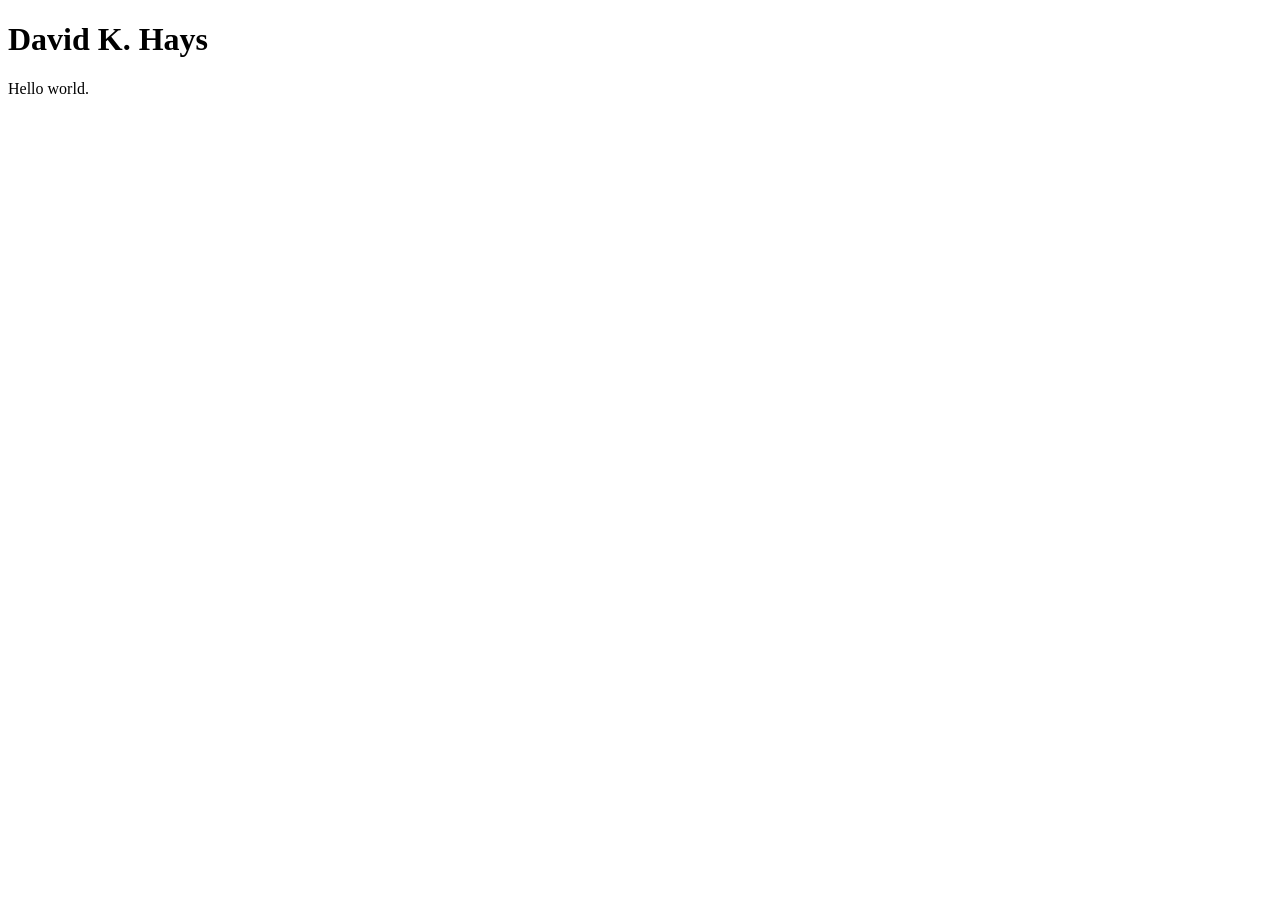
==== index.html @ 1f2fab8e "basic test of index site" ====
<!DOCTYPE html>
<html lang="en">
<head>
  <meta charset="UTF-8">
  <meta name="viewport" content="width=device-width, initial-scale=1.0">
  <title>David K. Hays</title>
</head>
<body>
  <h1>David K. Hays</h1>
  <p>Hello world.</p>
</body>
</html>
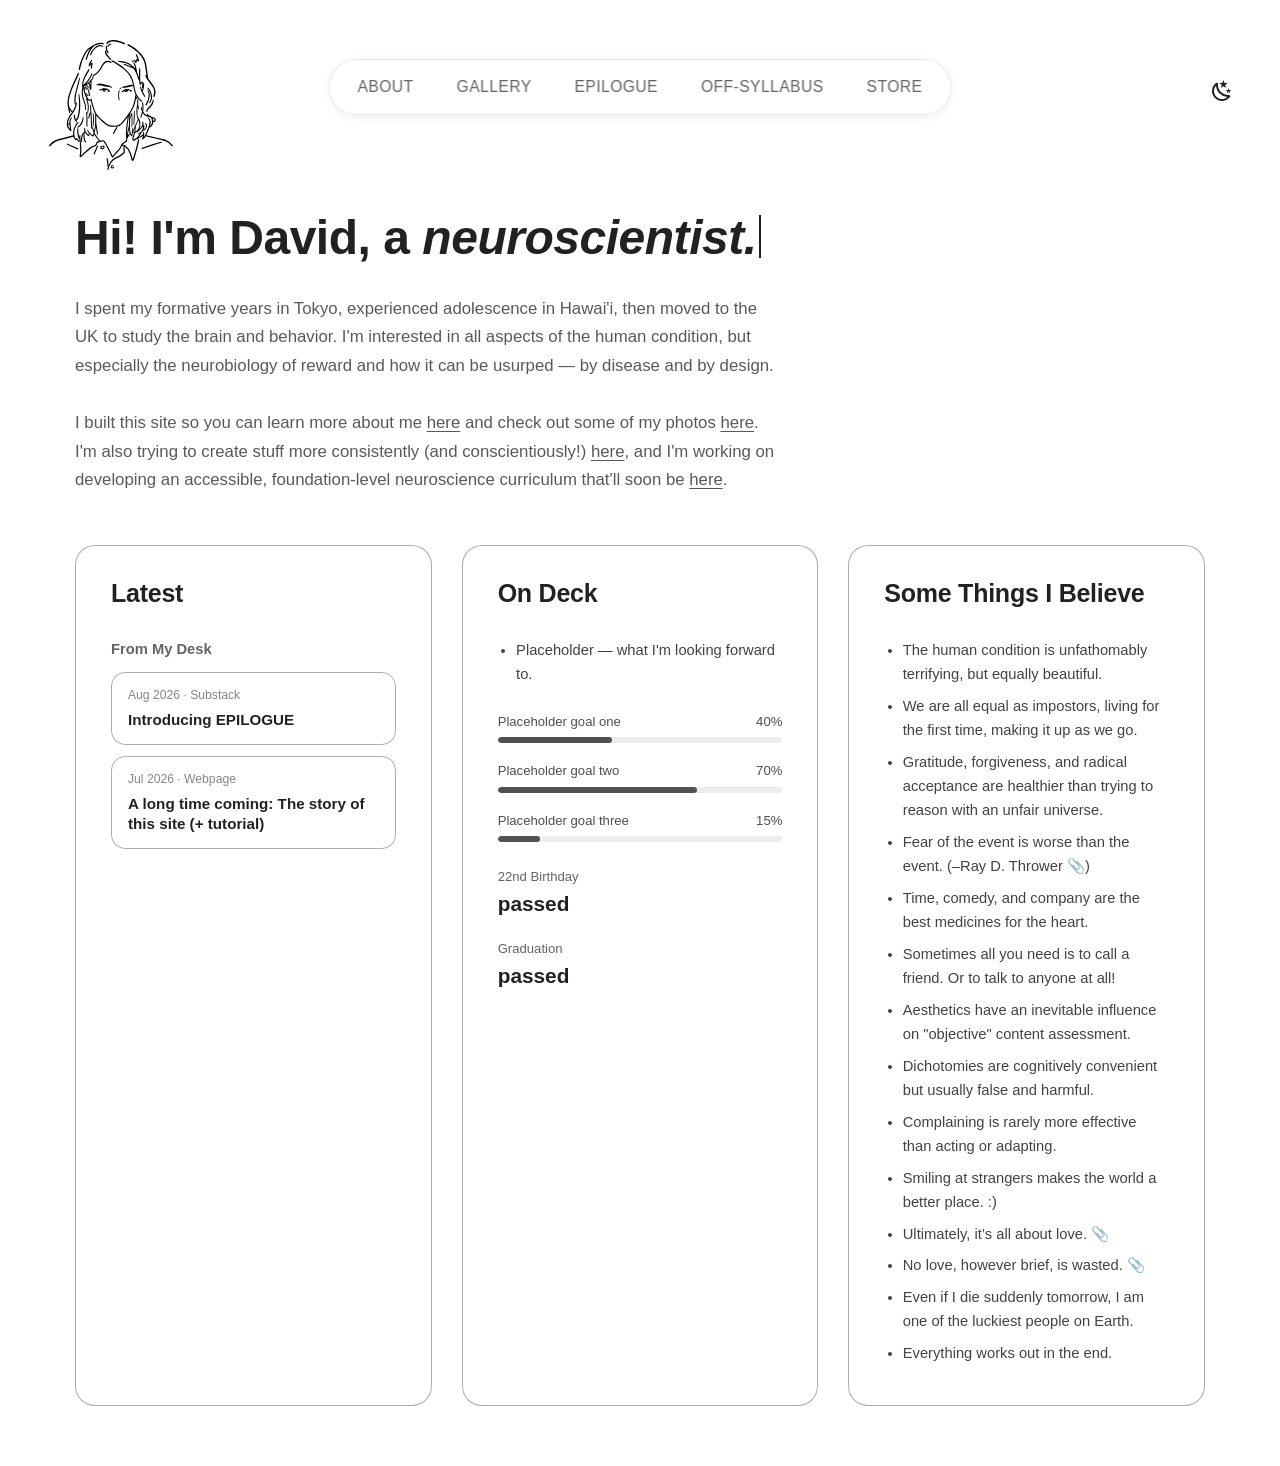
==== commit 9f252744: "Deployed 61b3ec2 with MkDocs version: 1.6.1" ====
--- a/index.html
+++ b/index.html
@@ -1,12 +1,533 @@
-<!DOCTYPE html>
-<html lang="en">
-<head>
-  <meta charset="UTF-8">
-  <meta name="viewport" content="width=device-width, initial-scale=1.0">
-  <title>David K. Hays</title>
-</head>
-<body>
-  <h1>David K. Hays</h1>
-  <p>Hello world.</p>
-</body>
+
+<!doctype html>
+<html lang="en" class="no-js">
+  <head>
+    
+      <meta charset="utf-8">
+      <meta name="viewport" content="width=device-width,initial-scale=1">
+      
+        <meta name="description" content="David K. Hays [ASK ABOUT THIS]">
+      
+      
+      
+        <link rel="canonical" href="https://davidkhays.com/">
+      
+      
+      
+        <link rel="next" href="epilogue/">
+      
+      
+        
+      
+      
+      <link rel="icon" href="assets/images/favicon.png">
+      <meta name="generator" content="mkdocs-1.6.1, mkdocs-material-9.7.7">
+    
+    
+      
+        <title>David K. Hays</title>
+      
+    
+    
+      <link rel="stylesheet" href="assets/stylesheets/main.ec1eaa64.min.css">
+      
+        
+        <link rel="stylesheet" href="assets/stylesheets/palette.ab4e12ef.min.css">
+      
+      
+
+
+    
+    
+      
+    
+    
+      
+    
+    
+      <link rel="stylesheet" href="assets/stylesheets/extra.css">
+    
+    <script>__md_scope=new URL(".",location),__md_hash=e=>[...e].reduce(((e,_)=>(e<<5)-e+_.charCodeAt(0)),0),__md_get=(e,_=localStorage,t=__md_scope)=>JSON.parse(_.getItem(t.pathname+"."+e)),__md_set=(e,_,t=localStorage,a=__md_scope)=>{try{t.setItem(a.pathname+"."+e,JSON.stringify(_))}catch(e){}}</script>
+    
+      
+
+    
+    
+  <meta property="og:type" content="website">
+  <meta property="og:site_name" content="David K. Hays">
+  <meta property="og:title" content="David K. Hays">
+  <meta property="og:description" content="Personal portfolio of David K. Hays.">
+  <meta property="og:url" content="https://davidkhays.com/">
+  <meta property="og:image" content="https://davidkhays.com/assets/images/social-preview.png">
+  <meta name="twitter:card" content="summary_large_image">
+
+  </head>
+  
+  
+    
+    
+      
+    
+    
+    
+    
+    <body dir="ltr" data-md-color-scheme="default" data-md-color-primary="indigo" data-md-color-accent="indigo">
+  
+    
+    <input class="md-toggle" data-md-toggle="drawer" type="checkbox" id="__drawer" autocomplete="off">
+    <input class="md-toggle" data-md-toggle="search" type="checkbox" id="__search" autocomplete="off">
+    <label class="md-overlay" for="__drawer"></label>
+    <div data-md-component="skip">
+      
+    </div>
+    <div data-md-component="announce">
+      
+    </div>
+    
+    
+      <div class="dkh-aurora-bg" aria-hidden="true" data-dkh-aurora-blobs>
+  <div class="dkh-aurora-bg__stars" data-dkh-stars></div>
+  <div class="dkh-aurora-bg__rays" data-dkh-rays></div>
+</div>
+
+
+  
+
+<header class="md-header dkh-header md-header--shadow" data-md-component="header">
+  <nav class="md-header__inner md-grid" aria-label="Header">
+    <a href="." title="David K. Hays" class="md-header__button md-logo" aria-label="David K. Hays" data-md-component="logo">
+      <span class="dkh-logo-swap">
+  <img class="dkh-logo-swap__base" src="assets/images/eyes-open.svg" alt="David K. Hays — home">
+  <img class="dkh-logo-swap__hover" src="assets/images/eyes-closed.svg" alt="" aria-hidden="true">
+</span>
+    </a>
+    <label class="md-header__button md-icon" for="__drawer">
+      
+      <svg xmlns="http://www.w3.org/2000/svg" viewBox="0 0 24 24"><path d="M3 6h18v2H3zm0 5h18v2H3zm0 5h18v2H3z"/></svg>
+    </label>
+
+    <!-- Condensed, centered nav (desktop only; see extra.css for the breakpoint) -->
+    <ul class="dkh-nav">
+      
+        
+      
+        
+          <li class="dkh-nav__item">
+            <a href="about.md" class="dkh-nav__link">About</a>
+          </li>
+        
+      
+        
+          <li class="dkh-nav__item">
+            <a href="gallery.md" class="dkh-nav__link">Gallery</a>
+          </li>
+        
+      
+        
+          <li class="dkh-nav__item">
+            <a href="epilogue/" class="dkh-nav__link">EPILOGUE</a>
+          </li>
+        
+      
+        
+          <li class="dkh-nav__item">
+            <a href="off-syllabus/index.md" class="dkh-nav__link">OFF-SYLLABUS</a>
+          </li>
+        
+      
+        
+          <li class="dkh-nav__item">
+            <a href="store.md" class="dkh-nav__link">Store</a>
+          </li>
+        
+      
+    </ul>
+
+    <div class="md-header__title" data-md-component="header-title">
+      <div class="md-header__ellipsis">
+        <div class="md-header__topic">
+          <span class="md-ellipsis">
+            David K. Hays
+          </span>
+        </div>
+        <div class="md-header__topic" data-md-component="header-topic">
+          <span class="md-ellipsis">
+            
+              Home
+            
+          </span>
+        </div>
+      </div>
+    </div>
+    
+      
+        <form class="md-header__option" data-md-component="palette">
+  
+    
+    
+    
+    <input class="md-option" data-md-color-media="" data-md-color-scheme="default" data-md-color-primary="indigo" data-md-color-accent="indigo"  aria-label="Switch to dark mode"  type="radio" name="__palette" id="__palette_0">
+    
+      <label class="md-header__button md-icon" title="Switch to dark mode" for="__palette_1" hidden>
+        <svg xmlns="http://www.w3.org/2000/svg" viewBox="0 0 24 24"><path d="m17.75 4.09-2.53 1.94.91 3.06-2.63-1.81-2.63 1.81.91-3.06-2.53-1.94L12.44 4l1.06-3 1.06 3zm3.5 6.91-1.64 1.25.59 1.98-1.7-1.17-1.7 1.17.59-1.98L15.75 11l2.06-.05L18.5 9l.69 1.95zm-2.28 4.95c.83-.08 1.72 1.1 1.19 1.85-.32.45-.66.87-1.08 1.27C15.17 23 8.84 23 4.94 19.07c-3.91-3.9-3.91-10.24 0-14.14.4-.4.82-.76 1.27-1.08.75-.53 1.93.36 1.85 1.19-.27 2.86.69 5.83 2.89 8.02a9.96 9.96 0 0 0 8.02 2.89m-1.64 2.02a12.08 12.08 0 0 1-7.8-3.47c-2.17-2.19-3.33-5-3.49-7.82-2.81 3.14-2.7 7.96.31 10.98 3.02 3.01 7.84 3.12 10.98.31"/></svg>
+      </label>
+    
+  
+    
+    
+    
+    <input class="md-option" data-md-color-media="" data-md-color-scheme="slate" data-md-color-primary="indigo" data-md-color-accent="indigo"  aria-label="Switch to light mode"  type="radio" name="__palette" id="__palette_1">
+    
+      <label class="md-header__button md-icon" title="Switch to light mode" for="__palette_0" hidden>
+        <svg xmlns="http://www.w3.org/2000/svg" viewBox="0 0 24 24"><path d="M12 7a5 5 0 0 1 5 5 5 5 0 0 1-5 5 5 5 0 0 1-5-5 5 5 0 0 1 5-5m0 2a3 3 0 0 0-3 3 3 3 0 0 0 3 3 3 3 0 0 0 3-3 3 3 0 0 0-3-3m0-7 2.39 3.42C13.65 5.15 12.84 5 12 5s-1.65.15-2.39.42zM3.34 7l4.16-.35A7.2 7.2 0 0 0 5.94 8.5c-.44.74-.69 1.5-.83 2.29zm.02 10 1.76-3.77a7.131 7.131 0 0 0 2.38 4.14zM20.65 7l-1.77 3.79a7.02 7.02 0 0 0-2.38-4.15zm-.01 10-4.14.36c.59-.51 1.12-1.14 1.54-1.86.42-.73.69-1.5.83-2.29zM12 22l-2.41-3.44c.74.27 1.55.44 2.41.44.82 0 1.63-.17 2.37-.44z"/></svg>
+      </label>
+    
+  
+</form>
+      
+    
+    
+      <script>var palette=__md_get("__palette");if(palette&&palette.color){if("(prefers-color-scheme)"===palette.color.media){var media=matchMedia("(prefers-color-scheme: light)"),input=document.querySelector(media.matches?"[data-md-color-media='(prefers-color-scheme: light)']":"[data-md-color-media='(prefers-color-scheme: dark)']");palette.color.media=input.getAttribute("data-md-color-media"),palette.color.scheme=input.getAttribute("data-md-color-scheme"),palette.color.primary=input.getAttribute("data-md-color-primary"),palette.color.accent=input.getAttribute("data-md-color-accent")}for(var[key,value]of Object.entries(palette.color))document.body.setAttribute("data-md-color-"+key,value)}</script>
+    
+    
+    
+    
+  </nav>
+  
+</header><div class="dkh-blur-overlay" aria-hidden="true"></div><button type="button" class="dkh-scrolltop" aria-label="Scroll to top">
+  <svg viewBox="0 0 24 24" xmlns="http://www.w3.org/2000/svg" aria-hidden="true">
+    <path d="M12 19V5M5 12l7-7 7 7" fill="none" stroke="currentColor" stroke-width="2" stroke-linecap="round" stroke-linejoin="round"/>
+  </svg>
+</button>
+    
+    <div class="md-container" data-md-component="container">
+      
+      
+        
+          
+        
+      
+      <main class="md-main" data-md-component="main">
+        <div class="md-main__inner md-grid">
+          
+            
+              
+              <div class="md-sidebar md-sidebar--primary" data-md-component="sidebar" data-md-type="navigation" >
+                <div class="md-sidebar__scrollwrap">
+                  <div class="md-sidebar__inner">
+                    
+
+
+
+<nav class="md-nav md-nav--primary" aria-label="Navigation" data-md-level="0">
+  
+  <div class="dkh-drawer-pill-wrap">
+    <ul class="md-nav__list" data-md-scrollfix>
+      
+        
+      
+        
+          
+          
+  
+  
+  
+  
+    <li class="md-nav__item">
+      <a href="about.md" class="md-nav__link">
+        
+  
+  
+  <span class="md-ellipsis">
+    
+  
+    About
+  
+
+    
+  </span>
+  
+  
+
+      </a>
+    </li>
+  
+
+        
+      
+        
+          
+          
+  
+  
+  
+  
+    <li class="md-nav__item">
+      <a href="gallery.md" class="md-nav__link">
+        
+  
+  
+  <span class="md-ellipsis">
+    
+  
+    Gallery
+  
+
+    
+  </span>
+  
+  
+
+      </a>
+    </li>
+  
+
+        
+      
+        
+          
+          
+  
+  
+  
+  
+    <li class="md-nav__item">
+      <a href="epilogue/" class="md-nav__link">
+        
+  
+  
+  <span class="md-ellipsis">
+    
+  
+    EPILOGUE
+  
+
+    
+  </span>
+  
+  
+
+      </a>
+    </li>
+  
+
+        
+      
+        
+          
+          
+  
+  
+  
+  
+    <li class="md-nav__item">
+      <a href="off-syllabus/index.md" class="md-nav__link">
+        
+  
+  
+  <span class="md-ellipsis">
+    
+  
+    OFF-SYLLABUS
+  
+
+    
+  </span>
+  
+  
+
+      </a>
+    </li>
+  
+
+        
+      
+        
+          
+          
+  
+  
+  
+  
+    <li class="md-nav__item">
+      <a href="store.md" class="md-nav__link">
+        
+  
+  
+  <span class="md-ellipsis">
+    
+  
+    Store
+  
+
+    
+  </span>
+  
+  
+
+      </a>
+    </li>
+  
+
+        
+      
+    </ul>
+    <label class="dkh-drawer-close" for="__drawer" aria-label="Close menu">
+      <svg viewBox="0 0 24 24" xmlns="http://www.w3.org/2000/svg" aria-hidden="true">
+        <path d="M6 6L18 18M18 6L6 18" stroke="currentColor" stroke-width="1.6" stroke-linecap="round"/>
+      </svg>
+    </label>
+  </div>
+</nav>
+                  </div>
+                </div>
+              </div>
+            
+            
+              
+              <div class="md-sidebar md-sidebar--secondary" data-md-component="sidebar" data-md-type="toc" >
+                <div class="md-sidebar__scrollwrap">
+                  <div class="md-sidebar__inner">
+                    
+
+<nav class="md-nav md-nav--secondary" aria-label="Table of contents">
+  
+  
+  
+  
+</nav>
+                  </div>
+                </div>
+              </div>
+            
+          
+          
+            <div class="md-content" data-md-component="content">
+              
+              <article class="md-content__inner md-typeset">
+                
+                  
+
+
+
+<section class="dkh-hero">
+  <h1 class="dkh-hero__heading">Hi! I'm David, a <span id="dkh-typed" class="dkh-hero__typed"></span></h1>
+  <p class="dkh-hero__sub">
+    I spent my formative years in Tokyo, experienced adolescence in Hawai'i, then moved to the UK to study the brain and behavior. I'm interested in all aspects of the human condition, but especially the neurobiology of reward and how it can be usurped — by disease and by design.<br><br>
+    I built this site so you can learn more about me <a href="about/">here</a> and check out some of my photos <a href="gallery/">here</a>. I'm also trying to create stuff more consistently (and conscientiously!) <a href="epilogue/">here</a>, and I'm working on developing an accessible, foundation-level neuroscience curriculum that'll soon be <a href="off-syllabus/">here</a>.
+  </p>
+</section>
+
+<section class="dkh-columns">
+  <div class="dkh-box">
+    <h2 class="dkh-box__title">Latest</h2>
+    <div class="dkh-box__subheading">From My Desk</div>
+    <div class="dkh-box__writings">
+      <a class="dkh-box__writing" href="https://davidkhays.substack.com/p/introducing-epilogue" target="_blank" rel="noopener noreferrer">
+        <span class="dkh-box__writing-meta">Aug 2026 &middot; Substack</span>
+        <span class="dkh-box__writing-title">Introducing EPILOGUE</span>
+      </a>
+      <a class="dkh-box__writing" href="siteception/">
+        <span class="dkh-box__writing-meta">Jul 2026 &middot; Webpage</span>
+        <span class="dkh-box__writing-title">A long time coming: The story of this site (+ tutorial)</span>
+      </a>
+    </div>
+  </div>
+
+  <div class="dkh-box">
+    <h2 class="dkh-box__title">On Deck</h2>
+    <ul class="dkh-box__list">
+      <li>Placeholder — what I'm looking forward to.</li>
+    </ul>
+    <div class="dkh-goals">
+      <div class="dkh-goal">
+        <div class="dkh-goal__label"><span>Placeholder goal one</span><span>40%</span></div>
+        <div class="dkh-progress"><div class="dkh-progress__fill" style="width: 40%;"></div></div>
+      </div>
+      <div class="dkh-goal">
+        <div class="dkh-goal__label"><span>Placeholder goal two</span><span>70%</span></div>
+        <div class="dkh-progress"><div class="dkh-progress__fill" style="width: 70%;"></div></div>
+      </div>
+      <div class="dkh-goal">
+        <div class="dkh-goal__label"><span>Placeholder goal three</span><span>15%</span></div>
+        <div class="dkh-progress"><div class="dkh-progress__fill" style="width: 15%;"></div></div>
+      </div>
+    </div>
+    <div class="dkh-countdowns">
+      <div class="dkh-countdown" data-target="2026-09-24T00:00:00+01:00">
+        <div class="dkh-countdown__label">22nd Birthday</div>
+        <div class="dkh-countdown__value">—</div>
+      </div>
+      <div class="dkh-countdown" data-target="2026-09-26T10:30:00+01:00">
+        <div class="dkh-countdown__label">Graduation</div>
+        <div class="dkh-countdown__value">—</div>
+      </div>
+    </div>
+  </div>
+
+  <div class="dkh-box">
+    <h2 class="dkh-box__title">Some Things I Believe</h2>
+    <ul class="dkh-box__list">
+      <li>The human condition is unfathomably terrifying, but equally beautiful.</li>
+      <li>We are all equal as impostors, living for the first time, making it up as we go.</li>
+      <li>Gratitude, forgiveness, and radical acceptance are healthier than trying to reason with an unfair universe.</li>
+      <li>Fear of the event is worse than the event. (–Ray D. Thrower <a href="https://www.aderholdfh.com/obituaries/ray-d-thrower" target="_blank" rel="noopener noreferrer" class="dkh-box__list-icon-link">📎</a>)</li>
+      <li>Time, comedy, and company are the best medicines for the heart.</li>
+      <li>Sometimes all you need is to call a friend. Or to talk to anyone at all!</li>
+      <li>Aesthetics have an inevitable influence on "objective" content assessment.</li>
+      <li>Dichotomies are cognitively convenient but usually false and harmful.</li>
+      <li>Complaining is rarely more effective than acting or adapting.</li>
+      <li>Smiling at strangers makes the world a better place. :)</li>
+      <li>Ultimately, it’s all about love. <a href="https://youtu.be/TJ4K5WFWIuw?si=jMNcLz2mvUaTSfGk&t=343" target="_blank" rel="noopener noreferrer" class="dkh-box__list-icon-link">📎</a></li>
+      <li>No love, however brief, is wasted. <a href="https://x.com/louisethebaker/status/1379961867922239497" target="_blank" rel="noopener noreferrer" class="dkh-box__list-icon-link">📎</a></li>
+      <li>Even if I die suddenly tomorrow, I am one of the luckiest people on Earth.</li>
+      <li>Everything works out in the end.</li>
+    </ul>
+  </div>
+</section>
+
+
+
+
+
+
+
+  
+  
+
+
+
+
+
+
+                
+              </article>
+            </div>
+          
+          
+<script>var target=document.getElementById(location.hash.slice(1));target&&target.name&&(target.checked=target.name.startsWith("__tabbed_"))</script>
+        </div>
+        
+      </main>
+      
+        
+      
+    </div>
+    <div class="md-dialog" data-md-component="dialog">
+      <div class="md-dialog__inner md-typeset"></div>
+    </div>
+    
+    
+    
+      
+      
+      <script id="__config" type="application/json">{"annotate": null, "base": ".", "features": [], "search": "assets/javascripts/workers/search.2c215733.min.js", "tags": null, "translations": {"clipboard.copied": "Copied to clipboard", "clipboard.copy": "Copy to clipboard", "search.result.more.one": "1 more on this page", "search.result.more.other": "# more on this page", "search.result.none": "No matching documents", "search.result.one": "1 matching document", "search.result.other": "# matching documents", "search.result.placeholder": "Type to start searching", "search.result.term.missing": "Missing", "select.version": "Select version"}, "version": null}</script>
+    
+    
+      <script src="assets/javascripts/bundle.d7400e89.min.js"></script>
+      
+        <script src="assets/javascripts/extra.js"></script>
+      
+    
+  </body>
 </html>
--- a/assets/stylesheets/main.ec1eaa64.min.css
+++ b/assets/stylesheets/main.ec1eaa64.min.css
@@ -0,0 +1 @@
+@charset "UTF-8";html{-webkit-text-size-adjust:none;-moz-text-size-adjust:none;text-size-adjust:none;box-sizing:border-box}*,:after,:before{box-sizing:inherit}@media (prefers-reduced-motion){*,:after,:before{transition:none!important}}body{margin:0}a,button,input,label{-webkit-tap-highlight-color:transparent}a{color:inherit;text-decoration:none}hr{border:0;box-sizing:initial;display:block;height:.05rem;overflow:visible;padding:0}small{font-size:80%}sub,sup{line-height:1em}img{border-style:none}table{border-collapse:initial;border-spacing:0}td,th{font-weight:400;vertical-align:top}button{background:#0000;border:0;font-family:inherit;font-size:inherit;margin:0;padding:0}input{border:0;outline:none}:root{--md-primary-fg-color:#4051b5;--md-primary-fg-color--light:#5d6cc0;--md-primary-fg-color--dark:#303fa1;--md-primary-bg-color:#fff;--md-primary-bg-color--light:#ffffffb3;--md-accent-fg-color:#526cfe;--md-accent-fg-color--transparent:#526cfe1a;--md-accent-bg-color:#fff;--md-accent-bg-color--light:#ffffffb3}[data-md-color-scheme=default]{color-scheme:light}[data-md-color-scheme=default] img[src$="#gh-dark-mode-only"],[data-md-color-scheme=default] img[src$="#only-dark"]{display:none}:root,[data-md-color-scheme=default]{--md-hue:225deg;--md-default-fg-color:#000000de;--md-default-fg-color--light:#0000008a;--md-default-fg-color--lighter:#00000052;--md-default-fg-color--lightest:#00000012;--md-default-bg-color:#fff;--md-default-bg-color--light:#ffffffb3;--md-default-bg-color--lighter:#ffffff4d;--md-default-bg-color--lightest:#ffffff1f;--md-code-fg-color:#36464e;--md-code-bg-color:#f5f5f5;--md-code-bg-color--light:#f5f5f5b3;--md-code-bg-color--lighter:#f5f5f54d;--md-code-hl-color:#4287ff;--md-code-hl-color--light:#4287ff1a;--md-code-hl-number-color:#d52a2a;--md-code-hl-special-color:#db1457;--md-code-hl-function-color:#a846b9;--md-code-hl-constant-color:#6e59d9;--md-code-hl-keyword-color:#3f6ec6;--md-code-hl-string-color:#1c7d4d;--md-code-hl-name-color:var(--md-code-fg-color);--md-code-hl-operator-color:var(--md-default-fg-color--light);--md-code-hl-punctuation-color:var(--md-default-fg-color--light);--md-code-hl-comment-color:var(--md-default-fg-color--light);--md-code-hl-generic-color:var(--md-default-fg-color--light);--md-code-hl-variable-color:var(--md-default-fg-color--light);--md-typeset-color:var(--md-default-fg-color);--md-typeset-a-color:var(--md-primary-fg-color);--md-typeset-del-color:#f5503d26;--md-typeset-ins-color:#0bd57026;--md-typeset-kbd-color:#fafafa;--md-typeset-kbd-accent-color:#fff;--md-typeset-kbd-border-color:#b8b8b8;--md-typeset-mark-color:#ffff0080;--md-typeset-table-color:#0000001f;--md-typeset-table-color--light:rgba(0,0,0,.035);--md-admonition-fg-color:var(--md-default-fg-color);--md-admonition-bg-color:var(--md-default-bg-color);--md-warning-fg-color:#000000de;--md-warning-bg-color:#ff9;--md-footer-fg-color:#fff;--md-footer-fg-color--light:#ffffffb3;--md-footer-fg-color--lighter:#ffffff73;--md-footer-bg-color:#000000de;--md-footer-bg-color--dark:#00000052;--md-shadow-z1:0 0.2rem 0.5rem #0000000d,0 0 0.05rem #0000001a;--md-shadow-z2:0 0.2rem 0.5rem #0000001a,0 0 0.05rem #00000040;--md-shadow-z3:0 0.2rem 0.5rem #0003,0 0 0.05rem #00000059}.md-icon svg{fill:currentcolor;display:block;height:1.2rem;width:1.2rem}body{-webkit-font-smoothing:antialiased;-moz-osx-font-smoothing:grayscale;--md-text-font-family:var(--md-text-font,_),-apple-system,BlinkMacSystemFont,Helvetica,Arial,sans-serif;--md-code-font-family:var(--md-code-font,_),SFMono-Regular,Consolas,Menlo,monospace}aside,body,input{font-feature-settings:"kern","liga";color:var(--md-typeset-color);font-family:var(--md-text-font-family)}code,kbd,pre{font-feature-settings:"kern";font-family:var(--md-code-font-family)}:root{--md-typeset-table-sort-icon:url('data:image/svg+xml;charset=utf-8,<svg xmlns="http://www.w3.org/2000/svg" viewBox="0 0 24 24"><path d="m18 21-4-4h3V7h-3l4-4 4 4h-3v10h3M2 19v-2h10v2M2 13v-2h7v2M2 7V5h4v2z"/></svg>');--md-typeset-table-sort-icon--asc:url('data:image/svg+xml;charset=utf-8,<svg xmlns="http://www.w3.org/2000/svg" viewBox="0 0 24 24"><path d="M19 17h3l-4 4-4-4h3V3h2M2 17h10v2H2M6 5v2H2V5m0 6h7v2H2z"/></svg>');--md-typeset-table-sort-icon--desc:url('data:image/svg+xml;charset=utf-8,<svg xmlns="http://www.w3.org/2000/svg" viewBox="0 0 24 24"><path d="M19 7h3l-4-4-4 4h3v14h2M2 17h10v2H2M6 5v2H2V5m0 6h7v2H2z"/></svg>')}.md-typeset{-webkit-print-color-adjust:exact;color-adjust:exact;font-size:.8rem;line-height:1.6;overflow-wrap:break-word}@media print{.md-typeset{font-size:.68rem}}.md-typeset blockquote,.md-typeset dl,.md-typeset figure,.md-typeset ol,.md-typeset pre,.md-typeset ul{margin-bottom:1em;margin-top:1em}.md-typeset h1{color:var(--md-default-fg-color--light);font-size:2em;line-height:1.3;margin:0 0 1.25em}.md-typeset h1,.md-typeset h2{font-weight:300;letter-spacing:-.01em}.md-typeset h2{font-size:1.5625em;line-height:1.4;margin:1.6em 0 .64em}.md-typeset h3{font-size:1.25em;font-weight:400;letter-spacing:-.01em;line-height:1.5;margin:1.6em 0 .8em}.md-typeset h2+h3{margin-top:.8em}.md-typeset h4{font-weight:700;letter-spacing:-.01em;margin:1em 0}.md-typeset h5,.md-typeset h6{color:var(--md-default-fg-color--light);font-size:.8em;font-weight:700;letter-spacing:-.01em;margin:1.25em 0}.md-typeset h5{text-transform:uppercase}.md-typeset h5 code{text-transform:none}.md-typeset hr{border-bottom:.05rem solid var(--md-default-fg-color--lightest);display:flow-root;margin:1.5em 0}.md-typeset a{color:var(--md-typeset-a-color);word-break:break-word}.md-typeset a,.md-typeset a:before{transition:color 125ms}.md-typeset a:focus,.md-typeset a:hover{color:var(--md-accent-fg-color)}.md-typeset a:focus code,.md-typeset a:hover code{background-color:var(--md-accent-fg-color--transparent);color:var(--md-accent-fg-color)}.md-typeset a code{color:var(--md-typeset-a-color)}.md-typeset a.focus-visible{outline-color:var(--md-accent-fg-color);outline-offset:.2rem}.md-typeset code,.md-typeset kbd,.md-typeset pre{color:var(--md-code-fg-color);direction:ltr;font-variant-ligatures:none;transition:background-color 125ms}@media print{.md-typeset code,.md-typeset kbd,.md-typeset pre{white-space:pre-wrap}}.md-typeset code{background-color:var(--md-code-bg-color);border-radius:.1rem;-webkit-box-decoration-break:clone;box-decoration-break:clone;font-size:.85em;padding:0 .2941176471em;transition:color 125ms,background-color 125ms;word-break:break-word}.md-typeset code:not(.focus-visible){-webkit-tap-highlight-color:transparent;outline:none}.md-typeset pre{display:flow-root;line-height:1.4;position:relative}.md-typeset pre>code{-webkit-box-decoration-break:slice;box-decoration-break:slice;box-shadow:none;display:block;margin:0;outline-color:var(--md-accent-fg-color);overflow:auto;padding:.7720588235em 1.1764705882em;scrollbar-color:var(--md-default-fg-color--lighter) #0000;scrollbar-width:thin;touch-action:auto;word-break:normal}.md-typeset pre>code:hover{scrollbar-color:var(--md-accent-fg-color) #0000}.md-typeset pre>code::-webkit-scrollbar{height:.2rem;width:.2rem}.md-typeset pre>code::-webkit-scrollbar-thumb{background-color:var(--md-default-fg-color--lighter)}.md-typeset pre>code::-webkit-scrollbar-thumb:hover{background-color:var(--md-accent-fg-color)}.md-typeset kbd{background-color:var(--md-typeset-kbd-color);border-radius:.1rem;box-shadow:0 .1rem 0 .05rem var(--md-typeset-kbd-border-color),0 .1rem 0 var(--md-typeset-kbd-border-color),0 -.1rem .2rem var(--md-typeset-kbd-accent-color) inset;color:var(--md-default-fg-color);display:inline-block;font-size:.75em;padding:0 .6666666667em;vertical-align:text-top;word-break:break-word}.md-typeset mark{background-color:var(--md-typeset-mark-color);-webkit-box-decoration-break:clone;box-decoration-break:clone;color:inherit;word-break:break-word}.md-typeset abbr{cursor:help;text-decoration:none}.md-typeset [data-preview],.md-typeset abbr{border-bottom:.05rem dotted var(--md-default-fg-color--light)}.md-typeset small{opacity:.75}[dir=ltr] .md-typeset sub,[dir=ltr] .md-typeset sup{margin-left:.078125em}[dir=rtl] .md-typeset sub,[dir=rtl] .md-typeset sup{margin-right:.078125em}[dir=ltr] .md-typeset blockquote{padding-left:.6rem}[dir=rtl] .md-typeset blockquote{padding-right:.6rem}[dir=ltr] .md-typeset blockquote{border-left:.2rem solid var(--md-default-fg-color--lighter)}[dir=rtl] .md-typeset blockquote{border-right:.2rem solid var(--md-default-fg-color--lighter)}.md-typeset blockquote{color:var(--md-default-fg-color--light);margin-left:0;margin-right:0}.md-typeset ul{list-style-type:disc}.md-typeset ul[type]{list-style-type:revert-layer}[dir=ltr] .md-typeset ol,[dir=ltr] .md-typeset ul{margin-left:.625em}[dir=rtl] .md-typeset ol,[dir=rtl] .md-typeset ul{margin-right:.625em}.md-typeset ol,.md-typeset ul{padding:0}.md-typeset ol:not([hidden]),.md-typeset ul:not([hidden]){display:flow-root}.md-typeset ol ol,.md-typeset ul ol{list-style-type:lower-alpha}.md-typeset ol ol ol,.md-typeset ul ol ol{list-style-type:lower-roman}.md-typeset ol ol ol ol,.md-typeset ul ol ol ol{list-style-type:upper-alpha}.md-typeset ol ol ol ol ol,.md-typeset ul ol ol ol ol{list-style-type:upper-roman}.md-typeset ol[type],.md-typeset ul[type]{list-style-type:revert-layer}[dir=ltr] .md-typeset ol li,[dir=ltr] .md-typeset ul li{margin-left:1.25em}[dir=rtl] .md-typeset ol li,[dir=rtl] .md-typeset ul li{margin-right:1.25em}.md-typeset ol li,.md-typeset ul li{margin-bottom:.5em}.md-typeset ol li blockquote,.md-typeset ol li p,.md-typeset ul li blockquote,.md-typeset ul li p{margin:.5em 0}.md-typeset ol li:last-child,.md-typeset ul li:last-child{margin-bottom:0}[dir=ltr] .md-typeset ol li ol,[dir=ltr] .md-typeset ol li ul,[dir=ltr] .md-typeset ul li ol,[dir=ltr] .md-typeset ul li ul{margin-left:.625em}[dir=rtl] .md-typeset ol li ol,[dir=rtl] .md-typeset ol li ul,[dir=rtl] .md-typeset ul li ol,[dir=rtl] .md-typeset ul li ul{margin-right:.625em}.md-typeset ol li ol,.md-typeset ol li ul,.md-typeset ul li ol,.md-typeset ul li ul{margin-bottom:.5em;margin-top:.5em}[dir=ltr] .md-typeset dd{margin-left:1.875em}[dir=rtl] .md-typeset dd{margin-right:1.875em}.md-typeset dd{margin-bottom:1.5em;margin-top:1em}.md-typeset img,.md-typeset svg,.md-typeset video{height:auto;max-width:100%}.md-typeset img[align=left]{margin:1em 1em 1em 0}.md-typeset img[align=right]{margin:1em 0 1em 1em}.md-typeset img[align]:only-child{margin-top:0}.md-typeset figure{display:flow-root;margin:1em auto;max-width:100%;text-align:center;width:fit-content}.md-typeset figure img{display:block;margin:0 auto}.md-typeset figcaption{font-style:italic;margin:1em auto;max-width:24rem}.md-typeset iframe{max-width:100%}.md-typeset table:not([class]){background-color:var(--md-default-bg-color);border:.05rem solid var(--md-typeset-table-color);border-radius:.1rem;display:inline-block;font-size:.64rem;max-width:100%;overflow:auto;touch-action:auto}@media print{.md-typeset table:not([class]){display:table}}.md-typeset table:not([class])+*{margin-top:1.5em}.md-typeset table:not([class]) td>:first-child,.md-typeset table:not([class]) th>:first-child{margin-top:0}.md-typeset table:not([class]) td>:last-child,.md-typeset table:not([class]) th>:last-child{margin-bottom:0}.md-typeset table:not([class]) td:not([align]),.md-typeset table:not([class]) th:not([align]){text-align:left}[dir=rtl] .md-typeset table:not([class]) td:not([align]),[dir=rtl] .md-typeset table:not([class]) th:not([align]){text-align:right}.md-typeset table:not([class]) th{font-weight:700;min-width:5rem;padding:.9375em 1.25em;vertical-align:top}.md-typeset table:not([class]) td{border-top:.05rem solid var(--md-typeset-table-color);padding:.9375em 1.25em;vertical-align:top}.md-typeset table:not([class]) tbody tr{transition:background-color 125ms}.md-typeset table:not([class]) tbody tr:hover{background-color:var(--md-typeset-table-color--light);box-shadow:0 .05rem 0 var(--md-default-bg-color) inset}.md-typeset table:not([class]) a{word-break:normal}.md-typeset table th[role=columnheader]{cursor:pointer}[dir=ltr] .md-typeset table th[role=columnheader]:after{margin-left:.5em}[dir=rtl] .md-typeset table th[role=columnheader]:after{margin-right:.5em}.md-typeset table th[role=columnheader]:after{content:"";display:inline-block;height:1.2em;-webkit-mask-image:var(--md-typeset-table-sort-icon);mask-image:var(--md-typeset-table-sort-icon);-webkit-mask-repeat:no-repeat;mask-repeat:no-repeat;-webkit-mask-size:contain;mask-size:contain;transition:background-color 125ms;vertical-align:text-bottom;width:1.2em}.md-typeset table th[role=columnheader]:hover:after{background-color:var(--md-default-fg-color--lighter)}.md-typeset table th[role=columnheader][aria-sort=ascending]:after{background-color:var(--md-default-fg-color--light);-webkit-mask-image:var(--md-typeset-table-sort-icon--asc);mask-image:var(--md-typeset-table-sort-icon--asc)}.md-typeset table th[role=columnheader][aria-sort=descending]:after{background-color:var(--md-default-fg-color--light);-webkit-mask-image:var(--md-typeset-table-sort-icon--desc);mask-image:var(--md-typeset-table-sort-icon--desc)}.md-typeset__scrollwrap{margin:1em -.8rem;overflow-x:auto;touch-action:auto}.md-typeset__table{display:inline-block;margin-bottom:.5em;padding:0 .8rem}@media print{.md-typeset__table{display:block}}html .md-typeset__table table{display:table;margin:0;overflow:hidden;width:100%}@media screen and (max-width:44.984375em){.md-content__inner>pre{margin:1em -.8rem}.md-content__inner>pre code{border-radius:0}}.md-typeset .md-author{border-radius:100%;display:block;flex-shrink:0;height:1.6rem;overflow:hidden;position:relative;transition:color 125ms,transform 125ms;width:1.6rem}.md-typeset .md-author img{display:block}.md-typeset .md-author--more{background:var(--md-default-fg-color--lightest);color:var(--md-default-fg-color--lighter);font-size:.6rem;font-weight:700;line-height:1.6rem;text-align:center}.md-typeset .md-author--long{height:2.4rem;width:2.4rem}.md-typeset a.md-author{transform:scale(1)}.md-typeset a.md-author img{border-radius:100%;filter:grayscale(100%) opacity(75%);transition:filter 125ms}.md-typeset a.md-author:focus,.md-typeset a.md-author:hover{transform:scale(1.1);z-index:1}.md-typeset a.md-author:focus img,.md-typeset a.md-author:hover img{filter:grayscale(0)}.md-banner{background-color:var(--md-footer-bg-color);color:var(--md-footer-fg-color);overflow:auto}@media print{.md-banner{display:none}}.md-banner--warning{background-color:var(--md-warning-bg-color);color:var(--md-warning-fg-color)}.md-banner__inner{font-size:.7rem;margin:.6rem auto;padding:0 .8rem}[dir=ltr] .md-banner__button{float:right}[dir=rtl] .md-banner__button{float:left}.md-banner__button{color:inherit;cursor:pointer;transition:opacity .25s}.no-js .md-banner__button{display:none}.md-banner__button:hover{opacity:.7}html{font-size:125%;height:100%;overflow-x:hidden}@media screen and (min-width:100em){html{font-size:137.5%}}@media screen and (min-width:125em){html{font-size:150%}}body{background-color:var(--md-default-bg-color);display:flex;flex-direction:column;font-size:.5rem;min-height:100%;position:relative;width:100%}@media print{body{display:block}}@media screen and (max-width:59.984375em){body[data-md-scrolllock]{position:fixed}}.md-grid{margin-left:auto;margin-right:auto;max-width:61rem}.md-container{display:flex;flex-direction:column;flex-grow:1}@media print{.md-container{display:block}}.md-main{flex-grow:1}.md-main__inner{display:flex;height:100%;margin-top:1.5rem}.md-ellipsis{overflow:hidden;text-overflow:ellipsis}.md-toggle{display:none}.md-option{height:0;opacity:0;position:absolute;width:0}.md-option:checked+label:not([hidden]){display:block}.md-option.focus-visible+label{outline-color:var(--md-accent-fg-color);outline-style:auto}.md-skip{background-color:var(--md-default-fg-color);border-radius:.1rem;color:var(--md-default-bg-color);font-size:.64rem;margin:.5rem;opacity:0;outline-color:var(--md-accent-fg-color);padding:.3rem .5rem;position:fixed;transform:translateY(.4rem);z-index:-1}.md-skip:focus{opacity:1;transform:translateY(0);transition:transform .25s cubic-bezier(.4,0,.2,1),opacity 175ms 75ms;z-index:10}@page{margin:25mm}:root{--md-clipboard-icon:url('data:image/svg+xml;charset=utf-8,<svg xmlns="http://www.w3.org/2000/svg" viewBox="0 0 24 24"><path d="M19 21H8V7h11m0-2H8a2 2 0 0 0-2 2v14a2 2 0 0 0 2 2h11a2 2 0 0 0 2-2V7a2 2 0 0 0-2-2m-3-4H4a2 2 0 0 0-2 2v14h2V3h12z"/></svg>')}.md-clipboard{border-radius:.1rem;color:var(--md-default-fg-color--lightest);cursor:pointer;height:1.5em;outline-color:var(--md-accent-fg-color);outline-offset:.1rem;transition:color .25s;width:1.5em;z-index:1}@media print{.md-clipboard{display:none}}.md-clipboard:not(.focus-visible){-webkit-tap-highlight-color:transparent;outline:none}:hover>.md-clipboard{color:var(--md-default-fg-color--light)}.md-clipboard:focus,.md-clipboard:hover{color:var(--md-accent-fg-color)}.md-clipboard:after{background-color:currentcolor;content:"";display:block;height:1.125em;margin:0 auto;-webkit-mask-image:var(--md-clipboard-icon);mask-image:var(--md-clipboard-icon);-webkit-mask-position:center;mask-position:center;-webkit-mask-repeat:no-repeat;mask-repeat:no-repeat;-webkit-mask-size:contain;mask-size:contain;width:1.125em}.md-clipboard--inline{cursor:pointer}.md-clipboard--inline code{transition:color .25s,background-color .25s}.md-clipboard--inline:focus code,.md-clipboard--inline:hover code{background-color:var(--md-accent-fg-color--transparent);color:var(--md-accent-fg-color)}:root{--md-code-select-icon:url('data:image/svg+xml;charset=utf-8,<svg xmlns="http://www.w3.org/2000/svg" viewBox="0 0 24 24"><path d="M19 19h-4v2h4c1.1 0 2-.9 2-2v-4h-2m0-12h-4v2h4v4h2V5c0-1.1-.9-2-2-2M5 5h4V3H5c-1.1 0-2 .9-2 2v4h2m0 6H3v4c0 1.1.9 2 2 2h4v-2H5zm2-4h2v2H7zm4 0h2v2h-2zm4 0h2v2h-2zM7 7h2v2H7zm4 0h2v2h-2zm4 0h2v2h-2zm-8 8h2v2H7zm4 0h2v2h-2zm4 0h2v2h-2z"/></svg>');--md-code-copy-icon:url('data:image/svg+xml;charset=utf-8,<svg xmlns="http://www.w3.org/2000/svg" viewBox="0 0 24 24"><path d="M19 21H8V7h11m0-2H8a2 2 0 0 0-2 2v14a2 2 0 0 0 2 2h11a2 2 0 0 0 2-2V7a2 2 0 0 0-2-2m-3-4H4a2 2 0 0 0-2 2v14h2V3h12z"/></svg>')}.md-typeset .md-code__content{display:grid}.md-code__nav{background-color:var(--md-code-bg-color--lighter);border-radius:.1rem;display:flex;gap:.2rem;padding:.2rem;position:absolute;right:.25em;top:.25em;transition:background-color .25s;z-index:1}:hover>.md-code__nav{background-color:var(--md-code-bg-color--light)}.md-code__button{color:var(--md-default-fg-color--lightest);cursor:pointer;display:block;height:1.5em;outline-color:var(--md-accent-fg-color);outline-offset:.1rem;transition:color .25s;width:1.5em}:hover>*>.md-code__button{color:var(--md-default-fg-color--light)}.md-code__button.focus-visible,.md-code__button:hover{color:var(--md-accent-fg-color)}.md-code__button--active{color:var(--md-default-fg-color)!important}.md-code__button:after{background-color:currentcolor;content:"";display:block;height:1.125em;margin:0 auto;-webkit-mask-position:center;mask-position:center;-webkit-mask-repeat:no-repeat;mask-repeat:no-repeat;-webkit-mask-size:contain;mask-size:contain;width:1.125em}.md-code__button[data-md-type=select]:after{-webkit-mask-image:var(--md-code-select-icon);mask-image:var(--md-code-select-icon)}.md-code__button[data-md-type=copy]:after{-webkit-mask-image:var(--md-code-copy-icon);mask-image:var(--md-code-copy-icon)}@keyframes consent{0%{opacity:0;transform:translateY(100%)}to{opacity:1;transform:translateY(0)}}@keyframes overlay{0%{opacity:0}to{opacity:1}}.md-consent__overlay{animation:overlay .25s both;-webkit-backdrop-filter:blur(.1rem);backdrop-filter:blur(.1rem);background-color:#0000008a;height:100%;opacity:1;position:fixed;top:0;width:100%;z-index:5}.md-consent__inner{animation:consent .5s cubic-bezier(.1,.7,.1,1) both;background-color:var(--md-default-bg-color);border:0;border-radius:.1rem;bottom:0;box-shadow:0 0 .2rem #0000001a,0 .2rem .4rem #0003;max-height:100%;overflow:auto;padding:0;position:fixed;width:100%;z-index:5}.md-consent__form{padding:.8rem}.md-consent__settings{display:none;margin:1em 0}input:checked+.md-consent__settings{display:block}.md-consent__controls{margin-bottom:.8rem}.md-typeset .md-consent__controls .md-button{display:inline}@media screen and (max-width:44.984375em){.md-typeset .md-consent__controls .md-button{display:block;margin-top:.4rem;text-align:center;width:100%}}.md-consent label{cursor:pointer}.md-content{flex-grow:1;min-width:0}.md-content__inner{margin:0 .8rem 1.2rem;padding-top:.6rem}@media screen and (min-width:76.25em){[dir=ltr] .md-sidebar--primary:not([hidden])~.md-content>.md-content__inner{margin-left:1.2rem}[dir=ltr] .md-sidebar--secondary:not([hidden])~.md-content>.md-content__inner,[dir=rtl] .md-sidebar--primary:not([hidden])~.md-content>.md-content__inner{margin-right:1.2rem}[dir=rtl] .md-sidebar--secondary:not([hidden])~.md-content>.md-content__inner{margin-left:1.2rem}}.md-content__inner:before{content:"";display:block;height:.4rem}.md-content__inner>:last-child{margin-bottom:0}[dir=ltr] .md-content__button{float:right}[dir=rtl] .md-content__button{float:left}[dir=ltr] .md-content__button{margin-left:.4rem}[dir=rtl] .md-content__button{margin-right:.4rem}.md-content__button{margin:.4rem 0;padding:0}@media print{.md-content__button{display:none}}.md-typeset .md-content__button{color:var(--md-default-fg-color--lighter)}.md-content__button svg{display:inline;vertical-align:top}[dir=rtl] .md-content__button svg{transform:scaleX(-1)}[dir=ltr] .md-dialog{right:.8rem}[dir=rtl] .md-dialog{left:.8rem}.md-dialog{background-color:var(--md-default-fg-color);border-radius:.1rem;bottom:.8rem;box-shadow:var(--md-shadow-z3);min-width:11.1rem;opacity:0;padding:.4rem .6rem;pointer-events:none;position:fixed;transform:translateY(100%);transition:transform 0ms .4s,opacity .4s;z-index:4}@media print{.md-dialog{display:none}}.md-dialog--active{opacity:1;pointer-events:auto;transform:translateY(0);transition:transform .4s cubic-bezier(.075,.85,.175,1),opacity .4s}.md-dialog__inner{color:var(--md-default-bg-color);font-size:.7rem}.md-feedback{margin:2em 0 1em;text-align:center}.md-feedback fieldset{border:none;margin:0;padding:0}.md-feedback__title{font-weight:700;margin:1em auto}.md-feedback__inner{position:relative}.md-feedback__list{display:flex;flex-wrap:wrap;place-content:baseline center;position:relative}.md-feedback__list:hover .md-icon:not(:disabled){color:var(--md-default-fg-color--lighter)}:disabled .md-feedback__list{min-height:1.8rem}.md-feedback__icon{color:var(--md-default-fg-color--light);cursor:pointer;flex-shrink:0;margin:0 .1rem;transition:color 125ms}.md-feedback__icon:not(:disabled).md-icon:hover{color:var(--md-accent-fg-color)}.md-feedback__icon:disabled{color:var(--md-default-fg-color--lightest);pointer-events:none}.md-feedback__note{opacity:0;position:relative;transform:translateY(.4rem);transition:transform .4s cubic-bezier(.1,.7,.1,1),opacity .15s}.md-feedback__note>*{margin:0 auto;max-width:16rem}:disabled .md-feedback__note{opacity:1;transform:translateY(0)}@media print{.md-feedback{display:none}}.md-footer{background-color:var(--md-footer-bg-color);color:var(--md-footer-fg-color)}@media print{.md-footer{display:none}}.md-footer__inner{justify-content:space-between;overflow:auto;padding:.2rem}.md-footer__inner:not([hidden]){display:flex}.md-footer__link{align-items:end;display:flex;flex-grow:0.01;margin-bottom:.4rem;margin-top:1rem;max-width:100%;outline-color:var(--md-accent-fg-color);overflow:hidden;transition:opacity .25s}.md-footer__link:focus,.md-footer__link:hover{opacity:.7}[dir=rtl] .md-footer__link svg{transform:scaleX(-1)}@media screen and (max-width:44.984375em){.md-footer__link--prev{flex-shrink:0}.md-footer__link--prev .md-footer__title{display:none}}[dir=ltr] .md-footer__link--next{margin-left:auto}[dir=rtl] .md-footer__link--next{margin-right:auto}.md-footer__link--next{text-align:right}[dir=rtl] .md-footer__link--next{text-align:left}.md-footer__title{flex-grow:1;font-size:.9rem;margin-bottom:.7rem;max-width:calc(100% - 2.4rem);padding:0 1rem;white-space:nowrap}.md-footer__button{margin:.2rem;padding:.4rem}.md-footer__direction{font-size:.64rem;opacity:.7}.md-footer-meta{background-color:var(--md-footer-bg-color--dark)}.md-footer-meta__inner{display:flex;flex-wrap:wrap;justify-content:space-between;padding:.2rem}html .md-footer-meta.md-typeset a{color:var(--md-footer-fg-color--light)}html .md-footer-meta.md-typeset a:focus,html .md-footer-meta.md-typeset a:hover{color:var(--md-footer-fg-color)}.md-copyright{color:var(--md-footer-fg-color--lighter);font-size:.64rem;margin:auto .6rem;padding:.4rem 0;width:100%}@media screen and (min-width:45em){.md-copyright{width:auto}}.md-copyright__highlight{color:var(--md-footer-fg-color--light)}.md-social{display:inline-flex;gap:.2rem;margin:0 .4rem;padding:.2rem 0 .6rem}@media screen and (min-width:45em){.md-social{padding:.6rem 0}}.md-social__link{display:inline-block;height:1.6rem;text-align:center;width:1.6rem}.md-social__link:before{line-height:1.9}.md-social__link svg{fill:currentcolor;max-height:.8rem;vertical-align:-25%}.md-typeset .md-button{border:.1rem solid;border-radius:.1rem;color:var(--md-primary-fg-color);cursor:pointer;display:inline-block;font-weight:700;padding:.625em 2em;transition:color 125ms,background-color 125ms,border-color 125ms}.md-typeset .md-button--primary{background-color:var(--md-primary-fg-color);border-color:var(--md-primary-fg-color);color:var(--md-primary-bg-color)}.md-typeset .md-button:focus,.md-typeset .md-button:hover{background-color:var(--md-accent-fg-color);border-color:var(--md-accent-fg-color);color:var(--md-accent-bg-color)}[dir=ltr] .md-typeset .md-input{border-top-left-radius:.1rem}[dir=ltr] .md-typeset .md-input,[dir=rtl] .md-typeset .md-input{border-top-right-radius:.1rem}[dir=rtl] .md-typeset .md-input{border-top-left-radius:.1rem}.md-typeset .md-input{border-bottom:.1rem solid var(--md-default-fg-color--lighter);box-shadow:var(--md-shadow-z1);font-size:.8rem;height:1.8rem;padding:0 .6rem;transition:border .25s,box-shadow .25s}.md-typeset .md-input:focus,.md-typeset .md-input:hover{border-bottom-color:var(--md-accent-fg-color);box-shadow:var(--md-shadow-z2)}.md-typeset .md-input--stretch{width:100%}.md-header{background-color:var(--md-primary-fg-color);box-shadow:0 0 .2rem #0000,0 .2rem .4rem #0000;color:var(--md-primary-bg-color);display:block;left:0;position:sticky;right:0;top:0;z-index:4}@media print{.md-header{display:none}}.md-header[hidden]{transform:translateY(-100%);transition:transform .25s cubic-bezier(.8,0,.6,1),box-shadow .25s}.md-header--shadow{box-shadow:0 0 .2rem #0000001a,0 .2rem .4rem #0003;transition:transform .25s cubic-bezier(.1,.7,.1,1),box-shadow .25s}.md-header__inner{align-items:center;display:flex;padding:0 .2rem}.md-header__button{color:currentcolor;cursor:pointer;margin:.2rem;outline-color:var(--md-accent-fg-color);padding:.4rem;position:relative;transition:opacity .25s;vertical-align:middle;z-index:1}.md-header__button:hover{opacity:.7}.md-header__button:not([hidden]){display:inline-block}.md-header__button:not(.focus-visible){-webkit-tap-highlight-color:transparent;outline:none}.md-header__button.md-logo{margin:.2rem;padding:.4rem}@media screen and (max-width:76.234375em){.md-header__button.md-logo{display:none}}.md-header__button.md-logo img,.md-header__button.md-logo svg{fill:currentcolor;display:block;height:1.2rem;width:auto}@media screen and (min-width:60em){.md-header__button[for=__search]{display:none}}.no-js .md-header__button[for=__search]{display:none}[dir=rtl] .md-header__button[for=__search] svg{transform:scaleX(-1)}@media screen and (min-width:76.25em){.md-header__button[for=__drawer]{display:none}}.md-header__topic{display:flex;max-width:100%;position:absolute;transition:transform .4s cubic-bezier(.1,.7,.1,1),opacity .15s;white-space:nowrap}.md-header__topic+.md-header__topic{opacity:0;pointer-events:none;transform:translateX(1.25rem);transition:transform .4s cubic-bezier(1,.7,.1,.1),opacity .15s;z-index:-1}[dir=rtl] .md-header__topic+.md-header__topic{transform:translateX(-1.25rem)}.md-header__topic:first-child{font-weight:700}[dir=ltr] .md-header__title{margin-left:1rem;margin-right:.4rem}[dir=rtl] .md-header__title{margin-left:.4rem;margin-right:1rem}.md-header__title{flex-grow:1;font-size:.9rem;height:2.4rem;line-height:2.4rem}.md-header__title--active .md-header__topic{opacity:0;pointer-events:none;transform:translateX(-1.25rem);transition:transform .4s cubic-bezier(1,.7,.1,.1),opacity .15s;z-index:-1}[dir=rtl] .md-header__title--active .md-header__topic{transform:translateX(1.25rem)}.md-header__title--active .md-header__topic+.md-header__topic{opacity:1;pointer-events:auto;transform:translateX(0);transition:transform .4s cubic-bezier(.1,.7,.1,1),opacity .15s;z-index:0}.md-header__title>.md-header__ellipsis{height:100%;position:relative;width:100%}.md-header__option{display:flex;flex-shrink:0;max-width:100%;transition:max-width 0ms .25s,opacity .25s .25s;white-space:nowrap}[data-md-toggle=search]:checked~.md-header .md-header__option{max-width:0;opacity:0;transition:max-width 0ms,opacity 0ms}.md-header__option>input{bottom:0}.md-header__source{display:none}@media screen and (min-width:60em){[dir=ltr] .md-header__source{margin-left:1rem}[dir=rtl] .md-header__source{margin-right:1rem}.md-header__source{display:block;max-width:11.7rem;width:11.7rem}}@media screen and (min-width:76.25em){[dir=ltr] .md-header__source{margin-left:1.4rem}[dir=rtl] .md-header__source{margin-right:1.4rem}}.md-meta{color:var(--md-default-fg-color--light);font-size:.7rem;line-height:1.3}.md-meta__list{display:inline-flex;flex-wrap:wrap;list-style:none;margin:0;padding:0}.md-meta__item:not(:last-child):after{content:"·";margin-left:.2rem;margin-right:.2rem}.md-meta__link{color:var(--md-typeset-a-color)}.md-meta__link:focus,.md-meta__link:hover{color:var(--md-accent-fg-color)}.md-draft{background-color:#ff1744;border-radius:.125em;color:#fff;display:inline-block;font-weight:700;padding-left:.5714285714em;padding-right:.5714285714em}:root{--md-nav-icon--prev:url('data:image/svg+xml;charset=utf-8,<svg xmlns="http://www.w3.org/2000/svg" viewBox="0 0 24 24"><path d="M20 11v2H8l5.5 5.5-1.42 1.42L4.16 12l7.92-7.92L13.5 5.5 8 11z"/></svg>');--md-nav-icon--next:url('data:image/svg+xml;charset=utf-8,<svg xmlns="http://www.w3.org/2000/svg" viewBox="0 0 24 24"><path d="M8.59 16.58 13.17 12 8.59 7.41 10 6l6 6-6 6z"/></svg>');--md-toc-icon:url('data:image/svg+xml;charset=utf-8,<svg xmlns="http://www.w3.org/2000/svg" viewBox="0 0 24 24"><path d="M3 9h14V7H3zm0 4h14v-2H3zm0 4h14v-2H3zm16 0h2v-2h-2zm0-10v2h2V7zm0 6h2v-2h-2z"/></svg>')}.md-nav{font-size:.7rem;line-height:1.3}.md-nav__title{color:var(--md-default-fg-color--light);display:block;font-weight:700;overflow:hidden;padding:0 .6rem;text-overflow:ellipsis}.md-nav__title .md-nav__button{display:none}.md-nav__title .md-nav__button img{height:100%;width:auto}.md-nav__title .md-nav__button.md-logo img,.md-nav__title .md-nav__button.md-logo svg{fill:currentcolor;display:block;height:2.4rem;max-width:100%;object-fit:contain;width:auto}.md-nav__list{list-style:none;margin:0;padding:0}.md-nav__link{align-items:flex-start;display:flex;gap:.4rem;margin-top:.625em;scroll-snap-align:start;transition:color 125ms}.md-nav__link--passed,.md-nav__link--passed code{color:var(--md-default-fg-color--light)}.md-nav__item .md-nav__link--active,.md-nav__item .md-nav__link--active code{color:var(--md-typeset-a-color)}.md-nav__link .md-ellipsis{position:relative}.md-nav__link .md-ellipsis code{word-break:normal}[dir=ltr] .md-nav__link .md-icon:last-child{margin-left:auto}[dir=rtl] .md-nav__link .md-icon:last-child{margin-right:auto}.md-nav__link .md-typeset{font-size:.7rem;line-height:1.3}.md-nav__link svg{fill:currentcolor;flex-shrink:0;height:1.3em;position:relative}.md-nav__link[for]:focus,.md-nav__link[for]:hover,.md-nav__link[href]:focus,.md-nav__link[href]:hover{color:var(--md-accent-fg-color);cursor:pointer}.md-nav__link[for]:focus code,.md-nav__link[for]:hover code,.md-nav__link[href]:focus code,.md-nav__link[href]:hover code{background-color:var(--md-accent-fg-color--transparent);color:var(--md-accent-fg-color)}.md-nav__link.focus-visible{outline-color:var(--md-accent-fg-color);outline-offset:.2rem}.md-nav--primary .md-nav__link[for=__toc]{display:none}.md-nav--primary .md-nav__link[for=__toc] .md-icon:after{background-color:currentcolor;display:block;height:100%;-webkit-mask-image:var(--md-toc-icon);mask-image:var(--md-toc-icon);width:100%}.md-nav--primary .md-nav__link[for=__toc]~.md-nav{display:none}.md-nav__container>.md-nav__link{margin-top:0}.md-nav__container>.md-nav__link:first-child{flex-grow:1;min-width:0}.md-nav__icon{flex-shrink:0}.md-nav__source{display:none}@media screen and (max-width:76.234375em){.md-nav--primary,.md-nav--primary .md-nav{background-color:var(--md-default-bg-color);display:flex;flex-direction:column;height:100%;left:0;position:absolute;right:0;top:0;z-index:1}.md-nav--primary .md-nav__item,.md-nav--primary .md-nav__title{font-size:.8rem;line-height:1.5}.md-nav--primary .md-nav__title{background-color:var(--md-default-fg-color--lightest);color:var(--md-default-fg-color--light);cursor:pointer;height:5.6rem;line-height:2.4rem;padding:3rem .8rem .2rem;position:relative;white-space:nowrap}[dir=ltr] .md-nav--primary .md-nav__title .md-nav__icon{left:.4rem}[dir=rtl] .md-nav--primary .md-nav__title .md-nav__icon{right:.4rem}.md-nav--primary .md-nav__title .md-nav__icon{display:block;height:1.2rem;margin:.2rem;position:absolute;top:.4rem;width:1.2rem}.md-nav--primary .md-nav__title .md-nav__icon:after{background-color:currentcolor;content:"";display:block;height:100%;-webkit-mask-image:var(--md-nav-icon--prev);mask-image:var(--md-nav-icon--prev);-webkit-mask-position:center;mask-position:center;-webkit-mask-repeat:no-repeat;mask-repeat:no-repeat;-webkit-mask-size:contain;mask-size:contain;width:100%}.md-nav--primary .md-nav__title~.md-nav__list{background-color:var(--md-default-bg-color);box-shadow:0 .05rem 0 var(--md-default-fg-color--lightest) inset;overflow-y:auto;scroll-snap-type:y mandatory;touch-action:pan-y}.md-nav--primary .md-nav__title~.md-nav__list>:first-child{border-top:0}.md-nav--primary .md-nav__title[for=__drawer]{background-color:var(--md-primary-fg-color);color:var(--md-primary-bg-color);font-weight:700}.md-nav--primary .md-nav__title .md-logo{display:block;left:.2rem;margin:.2rem;padding:.4rem;position:absolute;right:.2rem;top:.2rem}.md-nav--primary .md-nav__list{flex:1}.md-nav--primary .md-nav__item{border-top:.05rem solid var(--md-default-fg-color--lightest)}.md-nav--primary .md-nav__item--active>.md-nav__link{color:var(--md-typeset-a-color)}.md-nav--primary .md-nav__item--active>.md-nav__link:focus,.md-nav--primary .md-nav__item--active>.md-nav__link:hover{color:var(--md-accent-fg-color)}.md-nav--primary .md-nav__link{margin-top:0;padding:.6rem .8rem}.md-nav--primary .md-nav__link svg{margin-top:.1em}.md-nav--primary .md-nav__link>.md-nav__link{padding:0}[dir=ltr] .md-nav--primary .md-nav__link .md-nav__icon{margin-right:-.2rem}[dir=rtl] .md-nav--primary .md-nav__link .md-nav__icon{margin-left:-.2rem}.md-nav--primary .md-nav__link .md-nav__icon{font-size:1.2rem;height:1.2rem;width:1.2rem}.md-nav--primary .md-nav__link .md-nav__icon:after{background-color:currentcolor;content:"";display:block;height:100%;-webkit-mask-image:var(--md-nav-icon--next);mask-image:var(--md-nav-icon--next);-webkit-mask-position:center;mask-position:center;-webkit-mask-repeat:no-repeat;mask-repeat:no-repeat;-webkit-mask-size:contain;mask-size:contain;width:100%}[dir=rtl] .md-nav--primary .md-nav__icon:after{transform:scale(-1)}.md-nav--primary .md-nav--secondary .md-nav{background-color:initial;position:static}[dir=ltr] .md-nav--primary .md-nav--secondary .md-nav .md-nav__link{padding-left:1.4rem}[dir=rtl] .md-nav--primary .md-nav--secondary .md-nav .md-nav__link{padding-right:1.4rem}[dir=ltr] .md-nav--primary .md-nav--secondary .md-nav .md-nav .md-nav__link{padding-left:2rem}[dir=rtl] .md-nav--primary .md-nav--secondary .md-nav .md-nav .md-nav__link{padding-right:2rem}[dir=ltr] .md-nav--primary .md-nav--secondary .md-nav .md-nav .md-nav .md-nav__link{padding-left:2.6rem}[dir=rtl] .md-nav--primary .md-nav--secondary .md-nav .md-nav .md-nav .md-nav__link{padding-right:2.6rem}[dir=ltr] .md-nav--primary .md-nav--secondary .md-nav .md-nav .md-nav .md-nav .md-nav__link{padding-left:3.2rem}[dir=rtl] .md-nav--primary .md-nav--secondary .md-nav .md-nav .md-nav .md-nav .md-nav__link{padding-right:3.2rem}.md-nav--secondary{background-color:initial}.md-nav__toggle~.md-nav{display:flex;opacity:0;transform:translateX(100%);transition:transform .25s cubic-bezier(.8,0,.6,1),opacity 125ms 50ms}[dir=rtl] .md-nav__toggle~.md-nav{transform:translateX(-100%)}.md-nav__toggle:checked~.md-nav{opacity:1;transform:translateX(0);transition:transform .25s cubic-bezier(.4,0,.2,1),opacity 125ms 125ms}.md-nav__toggle:checked~.md-nav>.md-nav__list{backface-visibility:hidden}}@media screen and (max-width:59.984375em){.md-nav--primary .md-nav__link[for=__toc]{display:flex}.md-nav--primary .md-nav__link[for=__toc] .md-icon:after{content:""}.md-nav--primary .md-nav__link[for=__toc]+.md-nav__link{display:none}.md-nav--primary .md-nav__link[for=__toc]~.md-nav{display:flex}.md-nav__source{background-color:var(--md-primary-fg-color--dark);color:var(--md-primary-bg-color);display:block;padding:0 .2rem}}@media screen and (min-width:60em) and (max-width:76.234375em){.md-nav--integrated .md-nav__link[for=__toc]{display:flex}.md-nav--integrated .md-nav__link[for=__toc] .md-icon:after{content:""}.md-nav--integrated .md-nav__link[for=__toc]+.md-nav__link{display:none}.md-nav--integrated .md-nav__link[for=__toc]~.md-nav{display:flex}}@media screen and (min-width:60em){.md-nav{margin-bottom:-.4rem}.md-nav--secondary .md-nav__title{background:var(--md-default-bg-color);box-shadow:0 0 .4rem .4rem var(--md-default-bg-color);position:sticky;top:0;z-index:1}.md-nav--secondary .md-nav__title[for=__toc]{scroll-snap-align:start}.md-nav--secondary .md-nav__title .md-nav__icon{display:none}[dir=ltr] .md-nav--secondary .md-nav__list{padding-left:.6rem}[dir=rtl] .md-nav--secondary .md-nav__list{padding-right:.6rem}.md-nav--secondary .md-nav__list{padding-bottom:.4rem}[dir=ltr] .md-nav--secondary .md-nav__item>.md-nav__link{margin-right:.4rem}[dir=rtl] .md-nav--secondary .md-nav__item>.md-nav__link{margin-left:.4rem}}@media screen and (min-width:76.25em){.md-nav{margin-bottom:-.4rem;transition:max-height .25s cubic-bezier(.86,0,.07,1)}.md-nav--primary .md-nav__title{background:var(--md-default-bg-color);box-shadow:0 0 .4rem .4rem var(--md-default-bg-color);position:sticky;top:0;z-index:1}.md-nav--primary .md-nav__title[for=__drawer]{scroll-snap-align:start}.md-nav--primary .md-nav__title .md-nav__icon{display:none}[dir=ltr] .md-nav--primary .md-nav__list{padding-left:.6rem}[dir=rtl] .md-nav--primary .md-nav__list{padding-right:.6rem}.md-nav--primary .md-nav__list{padding-bottom:.4rem}[dir=ltr] .md-nav--primary .md-nav__item>.md-nav__link{margin-right:.4rem}[dir=rtl] .md-nav--primary .md-nav__item>.md-nav__link{margin-left:.4rem}.md-nav__toggle~.md-nav{display:grid;grid-template-rows:minmax(.4rem,0fr);opacity:0;transition:grid-template-rows .25s cubic-bezier(.86,0,.07,1),opacity .25s,visibility 0ms .25s;visibility:collapse}.md-nav__toggle~.md-nav>.md-nav__list{overflow:hidden}.md-nav__toggle.md-toggle--indeterminate~.md-nav,.md-nav__toggle:checked~.md-nav{grid-template-rows:minmax(.4rem,1fr);opacity:1;transition:grid-template-rows .25s cubic-bezier(.86,0,.07,1),opacity .15s .1s,visibility 0ms;visibility:visible}.md-nav__toggle.md-toggle--indeterminate~.md-nav{transition:none}.md-nav__item--nested>.md-nav>.md-nav__title{display:none}.md-nav__item--section{display:block;margin:1.25em 0}.md-nav__item--section:last-child{margin-bottom:0}.md-nav__item--section>.md-nav__link{font-weight:700}.md-nav__item--section>.md-nav__link[for]{color:var(--md-default-fg-color--light)}.md-nav__item--section>.md-nav__link:not(.md-nav__container){pointer-events:none}.md-nav__item--section>.md-nav__link .md-icon,.md-nav__item--section>.md-nav__link>[for]{display:none}[dir=ltr] .md-nav__item--section>.md-nav{margin-left:-.6rem}[dir=rtl] .md-nav__item--section>.md-nav{margin-right:-.6rem}.md-nav__item--section>.md-nav{display:block;opacity:1;visibility:visible}.md-nav__item--section>.md-nav>.md-nav__list>.md-nav__item{padding:0}.md-nav__icon{border-radius:100%;height:.9rem;transition:background-color .25s;width:.9rem}.md-nav__icon:hover{background-color:var(--md-accent-fg-color--transparent)}.md-nav__icon:after{background-color:currentcolor;border-radius:100%;content:"";display:inline-block;height:100%;-webkit-mask-image:var(--md-nav-icon--next);mask-image:var(--md-nav-icon--next);-webkit-mask-position:center;mask-position:center;-webkit-mask-repeat:no-repeat;mask-repeat:no-repeat;-webkit-mask-size:contain;mask-size:contain;transition:transform .25s;vertical-align:-.1rem;width:100%}[dir=rtl] .md-nav__icon:after{transform:rotate(180deg)}.md-nav__item--nested .md-nav__toggle:checked~.md-nav__link .md-nav__icon:after,.md-nav__item--nested .md-toggle--indeterminate~.md-nav__link .md-nav__icon:after{transform:rotate(90deg)}.md-nav--lifted>.md-nav__list>.md-nav__item,.md-nav--lifted>.md-nav__title{display:none}.md-nav--lifted>.md-nav__list>.md-nav__item--active{display:block}.md-nav--lifted>.md-nav__list>.md-nav__item--active>.md-nav__link{background:var(--md-default-bg-color);box-shadow:0 0 .4rem .4rem var(--md-default-bg-color);margin-top:0;position:sticky;top:0;z-index:1}.md-nav--lifted>.md-nav__list>.md-nav__item--active>.md-nav__link:not(.md-nav__container){pointer-events:none}.md-nav--lifted>.md-nav__list>.md-nav__item--active.md-nav__item--section{margin:0}[dir=ltr] .md-nav--lifted>.md-nav__list>.md-nav__item>.md-nav:not(.md-nav--secondary){margin-left:-.6rem}[dir=rtl] .md-nav--lifted>.md-nav__list>.md-nav__item>.md-nav:not(.md-nav--secondary){margin-right:-.6rem}.md-nav--lifted>.md-nav__list>.md-nav__item>[for]{color:var(--md-default-fg-color--light)}.md-nav--lifted .md-nav[data-md-level="1"]{grid-template-rows:minmax(.4rem,1fr);opacity:1;visibility:visible}[dir=ltr] .md-nav--integrated>.md-nav__list>.md-nav__item--active .md-nav--secondary{border-left:.05rem solid var(--md-primary-fg-color)}[dir=rtl] .md-nav--integrated>.md-nav__list>.md-nav__item--active .md-nav--secondary{border-right:.05rem solid var(--md-primary-fg-color)}.md-nav--integrated>.md-nav__list>.md-nav__item--active .md-nav--secondary{display:block;margin-bottom:1.25em;opacity:1;visibility:visible}.md-nav--integrated>.md-nav__list>.md-nav__item--active .md-nav--secondary>.md-nav__list{overflow:visible;padding-bottom:0}.md-nav--integrated>.md-nav__list>.md-nav__item--active .md-nav--secondary>.md-nav__title{display:none}}.md-pagination{font-size:.8rem;font-weight:700;gap:.4rem}.md-pagination,.md-pagination>*{align-items:center;display:flex;justify-content:center}.md-pagination>*{border-radius:.2rem;height:1.8rem;min-width:1.8rem;text-align:center}.md-pagination__current{background-color:var(--md-default-fg-color--lightest);color:var(--md-default-fg-color--light)}.md-pagination__link{transition:color 125ms,background-color 125ms}.md-pagination__link:focus,.md-pagination__link:hover{background-color:var(--md-accent-fg-color--transparent);color:var(--md-accent-fg-color)}.md-pagination__link:focus svg,.md-pagination__link:hover svg{color:var(--md-accent-fg-color)}.md-pagination__link.focus-visible{outline-color:var(--md-accent-fg-color);outline-offset:.2rem}.md-pagination__link svg{fill:currentcolor;color:var(--md-default-fg-color--lighter);display:block;max-height:100%;width:1.2rem}:root{--md-path-icon:url('data:image/svg+xml;charset=utf-8,<svg xmlns="http://www.w3.org/2000/svg" viewBox="0 0 24 24"><path d="M8.59 16.58 13.17 12 8.59 7.41 10 6l6 6-6 6z"/></svg>')}.md-path{font-size:.7rem;margin:0 .8rem;overflow:auto;padding-top:1.2rem}.md-path:not([hidden]){display:block}@media screen and (min-width:76.25em){.md-path{margin:0 1.2rem}}.md-path__list{align-items:center;display:flex;gap:.2rem;list-style:none;margin:0;padding:0}.md-path__item:not(:first-child){display:inline-flex;gap:.2rem;white-space:nowrap}.md-path__item:not(:first-child):before{background-color:var(--md-default-fg-color--lighter);content:"";display:inline;height:.8rem;-webkit-mask-image:var(--md-path-icon);mask-image:var(--md-path-icon);width:.8rem}.md-path__link{align-items:center;color:var(--md-default-fg-color--light);display:flex}.md-path__link:focus,.md-path__link:hover{color:var(--md-accent-fg-color)}:root{--md-post-pin-icon:url('data:image/svg+xml;charset=utf-8,<svg xmlns="http://www.w3.org/2000/svg" viewBox="0 0 24 24"><path d="M16 12V4h1V2H7v2h1v8l-2 2v2h5.2v6h1.6v-6H18v-2z"/></svg>')}.md-post__back{border-bottom:.05rem solid var(--md-default-fg-color--lightest);margin-bottom:1.2rem;padding-bottom:1.2rem}@media screen and (max-width:76.234375em){.md-post__back{display:none}}[dir=rtl] .md-post__back svg{transform:scaleX(-1)}.md-post__authors{display:flex;flex-direction:column;gap:.6rem;margin:0 .6rem 1.2rem}.md-post .md-post__meta a{transition:color 125ms}.md-post .md-post__meta a:focus,.md-post .md-post__meta a:hover{color:var(--md-accent-fg-color)}.md-post__title{color:var(--md-default-fg-color--light);font-weight:700}.md-post--excerpt{margin-bottom:3.2rem}.md-post--excerpt .md-post__header{align-items:center;display:flex;gap:.6rem;min-height:1.6rem}.md-post--excerpt .md-post__authors{align-items:center;display:inline-flex;flex-direction:row;gap:.2rem;margin:0;min-height:2.4rem}[dir=ltr] .md-post--excerpt .md-post__meta .md-meta__list{margin-right:.4rem}[dir=rtl] .md-post--excerpt .md-post__meta .md-meta__list{margin-left:.4rem}.md-post--excerpt .md-post__content>:first-child{--md-scroll-margin:6rem;margin-top:0}.md-post>.md-nav--secondary{margin:1em 0}.md-pin{background:var(--md-default-fg-color--lightest);border-radius:1rem;margin-top:-.05rem;padding:.2rem}.md-pin:after{background-color:currentcolor;content:"";display:block;height:.6rem;margin:0 auto;-webkit-mask-image:var(--md-post-pin-icon);mask-image:var(--md-post-pin-icon);-webkit-mask-position:center;mask-position:center;-webkit-mask-repeat:no-repeat;mask-repeat:no-repeat;-webkit-mask-size:contain;mask-size:contain;width:.6rem}.md-profile{align-items:center;display:flex;font-size:.7rem;gap:.6rem;line-height:1.4;width:100%}.md-profile__description{flex-grow:1}.md-content--post{display:flex}@media screen and (max-width:76.234375em){.md-content--post{flex-flow:column-reverse}}.md-content--post>.md-content__inner{flex-grow:1;min-width:0}@media screen and (min-width:76.25em){[dir=ltr] .md-content--post>.md-content__inner{margin-left:1.2rem}[dir=rtl] .md-content--post>.md-content__inner{margin-right:1.2rem}}@media screen and (max-width:76.234375em){.md-sidebar.md-sidebar--post{padding:0;position:static;width:100%}.md-sidebar.md-sidebar--post .md-sidebar__scrollwrap{overflow:visible}.md-sidebar.md-sidebar--post .md-sidebar__inner{padding:0}.md-sidebar.md-sidebar--post .md-post__meta{margin-left:.6rem;margin-right:.6rem}.md-sidebar.md-sidebar--post .md-nav__item{border:none;display:inline}.md-sidebar.md-sidebar--post .md-nav__list{display:inline-flex;flex-wrap:wrap;gap:.6rem;padding-bottom:.6rem;padding-top:.6rem}.md-sidebar.md-sidebar--post .md-nav__link{padding:0}.md-sidebar.md-sidebar--post .md-nav{height:auto;margin-bottom:0;position:static}}:root{--md-progress-value:0;--md-progress-delay:400ms}.md-progress{background:var(--md-primary-bg-color);height:.075rem;opacity:min(clamp(0,var(--md-progress-value),1),clamp(0,100 - var(--md-progress-value),1));position:fixed;top:0;transform:scaleX(calc(var(--md-progress-value)*1%));transform-origin:left;transition:transform .5s cubic-bezier(.19,1,.22,1),opacity .25s var(--md-progress-delay);width:100%;z-index:4}:root{--md-search-result-icon:url('data:image/svg+xml;charset=utf-8,<svg xmlns="http://www.w3.org/2000/svg" viewBox="0 0 24 24"><path d="M14 2H6a2 2 0 0 0-2 2v16a2 2 0 0 0 2 2h7c-.41-.25-.8-.56-1.14-.9-.33-.33-.61-.7-.86-1.1H6V4h7v5h5v1.18c.71.16 1.39.43 2 .82V8zm6.31 16.9c1.33-2.11.69-4.9-1.4-6.22-2.11-1.33-4.91-.68-6.22 1.4-1.34 2.11-.69 4.89 1.4 6.22 1.46.93 3.32.93 4.79.02L22 23.39 23.39 22zm-3.81.1a2.5 2.5 0 0 1-2.5-2.5 2.5 2.5 0 0 1 2.5-2.5 2.5 2.5 0 0 1 2.5 2.5 2.5 2.5 0 0 1-2.5 2.5"/></svg>')}.md-search{position:relative}@media screen and (min-width:60em){.md-search{padding:.2rem 0}}.no-js .md-search{display:none}.md-search__overlay{opacity:0;z-index:1}@media screen and (max-width:59.984375em){[dir=ltr] .md-search__overlay{left:-2.2rem}[dir=rtl] .md-search__overlay{right:-2.2rem}.md-search__overlay{background-color:var(--md-default-bg-color);border-radius:1rem;height:2rem;overflow:hidden;pointer-events:none;position:absolute;top:-1rem;transform-origin:center;transition:transform .3s .1s,opacity .2s .2s;width:2rem}[data-md-toggle=search]:checked~.md-header .md-search__overlay{opacity:1;transition:transform .4s,opacity .1s}}@media screen and (min-width:60em){[dir=ltr] .md-search__overlay{left:0}[dir=rtl] .md-search__overlay{right:0}.md-search__overlay{background-color:#0000008a;cursor:pointer;height:0;position:fixed;top:0;transition:width 0ms .25s,height 0ms .25s,opacity .25s;width:0}[data-md-toggle=search]:checked~.md-header .md-search__overlay{height:200vh;opacity:1;transition:width 0ms,height 0ms,opacity .25s;width:100%}}@media screen and (max-width:29.984375em){[data-md-toggle=search]:checked~.md-header .md-search__overlay{transform:scale(45)}}@media screen and (min-width:30em) and (max-width:44.984375em){[data-md-toggle=search]:checked~.md-header .md-search__overlay{transform:scale(60)}}@media screen and (min-width:45em) and (max-width:59.984375em){[data-md-toggle=search]:checked~.md-header .md-search__overlay{transform:scale(75)}}.md-search__inner{backface-visibility:hidden}@media screen and (max-width:59.984375em){[dir=ltr] .md-search__inner{left:0}[dir=rtl] .md-search__inner{right:0}.md-search__inner{height:0;opacity:0;overflow:hidden;position:fixed;top:0;transform:translateX(5%);transition:width 0ms .3s,height 0ms .3s,transform .15s cubic-bezier(.4,0,.2,1) .15s,opacity .15s .15s;width:0;z-index:2}[dir=rtl] .md-search__inner{transform:translateX(-5%)}[data-md-toggle=search]:checked~.md-header .md-search__inner{height:100%;opacity:1;transform:translateX(0);transition:width 0ms 0ms,height 0ms 0ms,transform .15s cubic-bezier(.1,.7,.1,1) .15s,opacity .15s .15s;width:100%}}@media screen and (min-width:60em){[dir=ltr] .md-search__inner{float:right}[dir=rtl] .md-search__inner{float:left}.md-search__inner{padding:.1rem 0;position:relative;transition:width .25s cubic-bezier(.1,.7,.1,1);width:11.7rem}}@media screen and (min-width:60em) and (max-width:76.234375em){[data-md-toggle=search]:checked~.md-header .md-search__inner{width:23.4rem}}@media screen and (min-width:76.25em){[data-md-toggle=search]:checked~.md-header .md-search__inner{width:34.4rem}}.md-search__form{background-color:var(--md-default-bg-color);box-shadow:0 0 .6rem #0000;height:2.4rem;position:relative;transition:color .25s,background-color .25s;z-index:2}@media screen and (min-width:60em){.md-search__form{background-color:#00000042;border-radius:.1rem;height:1.8rem}.md-search__form:hover{background-color:#ffffff1f}}[data-md-toggle=search]:checked~.md-header .md-search__form{background-color:var(--md-default-bg-color);border-radius:.1rem .1rem 0 0;box-shadow:0 0 .6rem #00000012;color:var(--md-default-fg-color)}[dir=ltr] .md-search__input{padding-left:3.6rem;padding-right:2.2rem}[dir=rtl] .md-search__input{padding-left:2.2rem;padding-right:3.6rem}.md-search__input{background:#0000;font-size:.9rem;height:100%;position:relative;text-overflow:ellipsis;width:100%;z-index:2}.md-search__input::placeholder{transition:color .25s}.md-search__input::placeholder,.md-search__input~.md-search__icon{color:var(--md-default-fg-color--light)}.md-search__input::-ms-clear{display:none}@media screen and (max-width:59.984375em){.md-search__input{font-size:.9rem;height:2.4rem;width:100%}}@media screen and (min-width:60em){[dir=ltr] .md-search__input{padding-left:2.2rem}[dir=rtl] .md-search__input{padding-right:2.2rem}.md-search__input{color:inherit;font-size:.8rem}.md-search__input::placeholder{color:var(--md-primary-bg-color--light)}.md-search__input+.md-search__icon{color:var(--md-primary-bg-color)}[data-md-toggle=search]:checked~.md-header .md-search__input{text-overflow:clip}[data-md-toggle=search]:checked~.md-header .md-search__input+.md-search__icon{color:var(--md-default-fg-color--light)}[data-md-toggle=search]:checked~.md-header .md-search__input::placeholder{color:#0000}}.md-search__icon{cursor:pointer;display:inline-block;height:1.2rem;transition:color .25s,opacity .25s;width:1.2rem}.md-search__icon:hover{opacity:.7}[dir=ltr] .md-search__icon[for=__search]{left:.5rem}[dir=rtl] .md-search__icon[for=__search]{right:.5rem}.md-search__icon[for=__search]{position:absolute;top:.3rem;z-index:2}[dir=rtl] .md-search__icon[for=__search] svg{transform:scaleX(-1)}@media screen and (max-width:59.984375em){[dir=ltr] .md-search__icon[for=__search]{left:.8rem}[dir=rtl] .md-search__icon[for=__search]{right:.8rem}.md-search__icon[for=__search]{top:.6rem}.md-search__icon[for=__search] svg:first-child{display:none}}@media screen and (min-width:60em){.md-search__icon[for=__search]{pointer-events:none}.md-search__icon[for=__search] svg:last-child{display:none}}[dir=ltr] .md-search__options{right:.5rem}[dir=rtl] .md-search__options{left:.5rem}.md-search__options{pointer-events:none;position:absolute;top:.3rem;z-index:2}@media screen and (max-width:59.984375em){[dir=ltr] .md-search__options{right:.8rem}[dir=rtl] .md-search__options{left:.8rem}.md-search__options{top:.6rem}}[dir=ltr] .md-search__options>.md-icon{margin-left:.2rem}[dir=rtl] .md-search__options>.md-icon{margin-right:.2rem}.md-search__options>.md-icon{color:var(--md-default-fg-color--light);opacity:0;transform:scale(.75);transition:transform .15s cubic-bezier(.1,.7,.1,1),opacity .15s}.md-search__options>.md-icon:not(.focus-visible){-webkit-tap-highlight-color:transparent;outline:none}[data-md-toggle=search]:checked~.md-header .md-search__input:valid~.md-search__options>.md-icon{opacity:1;pointer-events:auto;transform:scale(1)}[data-md-toggle=search]:checked~.md-header .md-search__input:valid~.md-search__options>.md-icon:hover{opacity:.7}[dir=ltr] .md-search__suggest{padding-left:3.6rem;padding-right:2.2rem}[dir=rtl] .md-search__suggest{padding-left:2.2rem;padding-right:3.6rem}.md-search__suggest{align-items:center;color:var(--md-default-fg-color--lighter);display:flex;font-size:.9rem;height:100%;opacity:0;position:absolute;top:0;transition:opacity 50ms;white-space:pre;width:100%}@media screen and (min-width:60em){[dir=ltr] .md-search__suggest{padding-left:2.2rem}[dir=rtl] .md-search__suggest{padding-right:2.2rem}.md-search__suggest{font-size:.8rem}}[data-md-toggle=search]:checked~.md-header .md-search__suggest{opacity:1;transition:opacity .3s .1s}[dir=ltr] .md-search__output{border-bottom-left-radius:.1rem}[dir=ltr] .md-search__output,[dir=rtl] .md-search__output{border-bottom-right-radius:.1rem}[dir=rtl] .md-search__output{border-bottom-left-radius:.1rem}.md-search__output{overflow:hidden;position:absolute;width:100%;z-index:1}@media screen and (max-width:59.984375em){.md-search__output{bottom:0;top:2.4rem}}@media screen and (min-width:60em){.md-search__output{opacity:0;top:1.9rem;transition:opacity .4s}[data-md-toggle=search]:checked~.md-header .md-search__output{box-shadow:var(--md-shadow-z3);opacity:1}}.md-search__scrollwrap{backface-visibility:hidden;background-color:var(--md-default-bg-color);height:100%;overflow-y:auto;touch-action:pan-y}@media (-webkit-max-device-pixel-ratio:1),(max-resolution:1dppx){.md-search__scrollwrap{transform:translateZ(0)}}@media screen and (min-width:60em) and (max-width:76.234375em){.md-search__scrollwrap{width:23.4rem}}@media screen and (min-width:76.25em){.md-search__scrollwrap{width:34.4rem}}@media screen and (min-width:60em){.md-search__scrollwrap{max-height:0;scrollbar-color:var(--md-default-fg-color--lighter) #0000;scrollbar-width:thin}[data-md-toggle=search]:checked~.md-header .md-search__scrollwrap{max-height:75vh}.md-search__scrollwrap:hover{scrollbar-color:var(--md-accent-fg-color) #0000}.md-search__scrollwrap::-webkit-scrollbar{height:.2rem;width:.2rem}.md-search__scrollwrap::-webkit-scrollbar-thumb{background-color:var(--md-default-fg-color--lighter)}.md-search__scrollwrap::-webkit-scrollbar-thumb:hover{background-color:var(--md-accent-fg-color)}}.md-search-result{color:var(--md-default-fg-color);word-break:break-word}.md-search-result__meta{background-color:var(--md-default-fg-color--lightest);color:var(--md-default-fg-color--light);font-size:.64rem;line-height:1.8rem;padding:0 .8rem;scroll-snap-align:start}@media screen and (min-width:60em){[dir=ltr] .md-search-result__meta{padding-left:2.2rem}[dir=rtl] .md-search-result__meta{padding-right:2.2rem}}.md-search-result__list{list-style:none;margin:0;padding:0;-webkit-user-select:none;user-select:none}.md-search-result__item{box-shadow:0 -.05rem var(--md-default-fg-color--lightest)}.md-search-result__item:first-child{box-shadow:none}.md-search-result__link{display:block;outline:none;scroll-snap-align:start;transition:background-color .25s}.md-search-result__link:focus,.md-search-result__link:hover{background-color:var(--md-accent-fg-color--transparent)}.md-search-result__link:last-child p:last-child{margin-bottom:.6rem}.md-search-result__more>summary{cursor:pointer;display:block;outline:none;position:sticky;scroll-snap-align:start;top:0;z-index:1}.md-search-result__more>summary::marker{display:none}.md-search-result__more>summary::-webkit-details-marker{display:none}.md-search-result__more>summary>div{color:var(--md-typeset-a-color);font-size:.64rem;padding:.75em .8rem;transition:color .25s,background-color .25s}@media screen and (min-width:60em){[dir=ltr] .md-search-result__more>summary>div{padding-left:2.2rem}[dir=rtl] .md-search-result__more>summary>div{padding-right:2.2rem}}.md-search-result__more>summary:focus>div,.md-search-result__more>summary:hover>div{background-color:var(--md-accent-fg-color--transparent);color:var(--md-accent-fg-color)}.md-search-result__more[open]>summary{background-color:var(--md-default-bg-color)}.md-search-result__article{overflow:hidden;padding:0 .8rem;position:relative}@media screen and (min-width:60em){[dir=ltr] .md-search-result__article{padding-left:2.2rem}[dir=rtl] .md-search-result__article{padding-right:2.2rem}}[dir=ltr] .md-search-result__icon{left:0}[dir=rtl] .md-search-result__icon{right:0}.md-search-result__icon{color:var(--md-default-fg-color--light);height:1.2rem;margin:.5rem;position:absolute;width:1.2rem}@media screen and (max-width:59.984375em){.md-search-result__icon{display:none}}.md-search-result__icon:after{background-color:currentcolor;content:"";display:inline-block;height:100%;-webkit-mask-image:var(--md-search-result-icon);mask-image:var(--md-search-result-icon);-webkit-mask-position:center;mask-position:center;-webkit-mask-repeat:no-repeat;mask-repeat:no-repeat;-webkit-mask-size:contain;mask-size:contain;width:100%}[dir=rtl] .md-search-result__icon:after{transform:scaleX(-1)}.md-search-result .md-typeset{color:var(--md-default-fg-color--light);font-size:.64rem;line-height:1.6}.md-search-result .md-typeset h1{color:var(--md-default-fg-color);font-size:.8rem;font-weight:400;line-height:1.4;margin:.55rem 0}.md-search-result .md-typeset h1 mark{text-decoration:none}.md-search-result .md-typeset h2{color:var(--md-default-fg-color);font-size:.64rem;font-weight:700;line-height:1.6;margin:.5em 0}.md-search-result .md-typeset h2 mark{text-decoration:none}.md-search-result__terms{color:var(--md-default-fg-color);display:block;font-size:.64rem;font-style:italic;margin:.5em 0}.md-search-result mark{background-color:initial;color:var(--md-accent-fg-color);text-decoration:underline}.md-select{position:relative;z-index:1}.md-select__inner{background-color:var(--md-default-bg-color);border-radius:.1rem;box-shadow:var(--md-shadow-z2);color:var(--md-default-fg-color);left:50%;margin-top:.2rem;max-height:0;opacity:0;position:absolute;top:calc(100% - .2rem);transform:translate3d(-50%,.3rem,0);transition:transform .25s 375ms,opacity .25s .25s,max-height 0ms .5s}.md-select:focus-within .md-select__inner,.md-select:hover .md-select__inner{max-height:10rem;opacity:1;transform:translate3d(-50%,0,0);transition:transform .25s cubic-bezier(.1,.7,.1,1),opacity .25s,max-height 0ms}.md-select__inner:after{border-bottom:.2rem solid #0000;border-bottom-color:var(--md-default-bg-color);border-left:.2rem solid #0000;border-right:.2rem solid #0000;border-top:0;content:"";height:0;left:50%;margin-left:-.2rem;margin-top:-.2rem;position:absolute;top:0;width:0}.md-select__list{border-radius:.1rem;font-size:.8rem;list-style-type:none;margin:0;max-height:inherit;overflow:auto;padding:0}.md-select__item{line-height:1.8rem}[dir=ltr] .md-select__link{padding-left:.6rem;padding-right:1.2rem}[dir=rtl] .md-select__link{padding-left:1.2rem;padding-right:.6rem}.md-select__link{cursor:pointer;display:block;outline:none;scroll-snap-align:start;transition:background-color .25s,color .25s;width:100%}.md-select__link:focus,.md-select__link:hover{color:var(--md-accent-fg-color)}.md-select__link:focus{background-color:var(--md-default-fg-color--lightest)}.md-sidebar{align-self:flex-start;flex-shrink:0;padding:1.2rem 0;position:sticky;top:2.4rem;width:12.1rem}@media print{.md-sidebar{display:none}}@media screen and (max-width:76.234375em){[dir=ltr] .md-sidebar--primary{left:-12.1rem}[dir=rtl] .md-sidebar--primary{right:-12.1rem}.md-sidebar--primary{background-color:var(--md-default-bg-color);display:block;height:100%;position:fixed;top:0;transform:translateX(0);transition:transform .25s cubic-bezier(.4,0,.2,1),box-shadow .25s;width:12.1rem;z-index:5}[data-md-toggle=drawer]:checked~.md-container .md-sidebar--primary{box-shadow:var(--md-shadow-z3);transform:translateX(12.1rem)}[dir=rtl] [data-md-toggle=drawer]:checked~.md-container .md-sidebar--primary{transform:translateX(-12.1rem)}.md-sidebar--primary .md-sidebar__scrollwrap{bottom:0;left:0;margin:0;overflow:hidden;position:absolute;right:0;scroll-snap-type:none;top:0}}@media screen and (min-width:76.25em){.md-sidebar{height:0}.no-js .md-sidebar{height:auto}.md-header--lifted~.md-container .md-sidebar{top:4.8rem}}.md-sidebar--secondary{display:none;order:2}@media screen and (min-width:60em){.md-sidebar--secondary{height:0}.no-js .md-sidebar--secondary{height:auto}.md-sidebar--secondary:not([hidden]){display:block}.md-sidebar--secondary .md-sidebar__scrollwrap{touch-action:pan-y}}.md-sidebar__scrollwrap{backface-visibility:hidden;margin:0 .2rem;overflow-y:auto;scrollbar-color:var(--md-default-fg-color--lighter) #0000}@media screen and (min-width:60em){.md-sidebar__scrollwrap{scrollbar-gutter:stable;scrollbar-width:thin}}.md-sidebar__scrollwrap::-webkit-scrollbar{height:.2rem;width:.2rem}.md-sidebar__scrollwrap:focus-within,.md-sidebar__scrollwrap:hover{scrollbar-color:var(--md-accent-fg-color) #0000}.md-sidebar__scrollwrap:focus-within::-webkit-scrollbar-thumb,.md-sidebar__scrollwrap:hover::-webkit-scrollbar-thumb{background-color:var(--md-default-fg-color--lighter)}.md-sidebar__scrollwrap:focus-within::-webkit-scrollbar-thumb:hover,.md-sidebar__scrollwrap:hover::-webkit-scrollbar-thumb:hover{background-color:var(--md-accent-fg-color)}@supports selector(::-webkit-scrollbar){.md-sidebar__scrollwrap{scrollbar-gutter:auto}[dir=ltr] .md-sidebar__inner{padding-right:calc(100% - 11.5rem)}[dir=rtl] .md-sidebar__inner{padding-left:calc(100% - 11.5rem)}}@media screen and (max-width:76.234375em){.md-overlay{background-color:#0000008a;height:0;opacity:0;position:fixed;top:0;transition:width 0ms .25s,height 0ms .25s,opacity .25s;width:0;z-index:5}[data-md-toggle=drawer]:checked~.md-overlay{height:100%;opacity:1;transition:width 0ms,height 0ms,opacity .25s;width:100%}}@keyframes facts{0%{height:0}to{height:.65rem}}@keyframes fact{0%{opacity:0;transform:translateY(100%)}50%{opacity:0}to{opacity:1;transform:translateY(0)}}:root{--md-source-forks-icon:url('data:image/svg+xml;charset=utf-8,<svg xmlns="http://www.w3.org/2000/svg" viewBox="0 0 16 16"><path d="M5 5.372v.878c0 .414.336.75.75.75h4.5a.75.75 0 0 0 .75-.75v-.878a2.25 2.25 0 1 1 1.5 0v.878a2.25 2.25 0 0 1-2.25 2.25h-1.5v2.128a2.251 2.251 0 1 1-1.5 0V8.5h-1.5A2.25 2.25 0 0 1 3.5 6.25v-.878a2.25 2.25 0 1 1 1.5 0M5 3.25a.75.75 0 1 0-1.5 0 .75.75 0 0 0 1.5 0m6.75.75a.75.75 0 1 0 0-1.5.75.75 0 0 0 0 1.5m-3 8.75a.75.75 0 1 0-1.5 0 .75.75 0 0 0 1.5 0"/></svg>');--md-source-repositories-icon:url('data:image/svg+xml;charset=utf-8,<svg xmlns="http://www.w3.org/2000/svg" viewBox="0 0 16 16"><path d="M2 2.5A2.5 2.5 0 0 1 4.5 0h8.75a.75.75 0 0 1 .75.75v12.5a.75.75 0 0 1-.75.75h-2.5a.75.75 0 0 1 0-1.5h1.75v-2h-8a1 1 0 0 0-.714 1.7.75.75 0 1 1-1.072 1.05A2.5 2.5 0 0 1 2 11.5Zm10.5-1h-8a1 1 0 0 0-1 1v6.708A2.5 2.5 0 0 1 4.5 9h8ZM5 12.25a.25.25 0 0 1 .25-.25h3.5a.25.25 0 0 1 .25.25v3.25a.25.25 0 0 1-.4.2l-1.45-1.087a.25.25 0 0 0-.3 0L5.4 15.7a.25.25 0 0 1-.4-.2Z"/></svg>');--md-source-stars-icon:url('data:image/svg+xml;charset=utf-8,<svg xmlns="http://www.w3.org/2000/svg" viewBox="0 0 16 16"><path d="M8 .25a.75.75 0 0 1 .673.418l1.882 3.815 4.21.612a.75.75 0 0 1 .416 1.279l-3.046 2.97.719 4.192a.751.751 0 0 1-1.088.791L8 12.347l-3.766 1.98a.75.75 0 0 1-1.088-.79l.72-4.194L.818 6.374a.75.75 0 0 1 .416-1.28l4.21-.611L7.327.668A.75.75 0 0 1 8 .25m0 2.445L6.615 5.5a.75.75 0 0 1-.564.41l-3.097.45 2.24 2.184a.75.75 0 0 1 .216.664l-.528 3.084 2.769-1.456a.75.75 0 0 1 .698 0l2.77 1.456-.53-3.084a.75.75 0 0 1 .216-.664l2.24-2.183-3.096-.45a.75.75 0 0 1-.564-.41z"/></svg>');--md-source-version-icon:url('data:image/svg+xml;charset=utf-8,<svg xmlns="http://www.w3.org/2000/svg" viewBox="0 0 16 16"><path d="M1 7.775V2.75C1 1.784 1.784 1 2.75 1h5.025c.464 0 .91.184 1.238.513l6.25 6.25a1.75 1.75 0 0 1 0 2.474l-5.026 5.026a1.75 1.75 0 0 1-2.474 0l-6.25-6.25A1.75 1.75 0 0 1 1 7.775m1.5 0c0 .066.026.13.073.177l6.25 6.25a.25.25 0 0 0 .354 0l5.025-5.025a.25.25 0 0 0 0-.354l-6.25-6.25a.25.25 0 0 0-.177-.073H2.75a.25.25 0 0 0-.25.25ZM6 5a1 1 0 1 1 0 2 1 1 0 0 1 0-2"/></svg>')}.md-source{backface-visibility:hidden;display:block;font-size:.65rem;line-height:1.2;outline-color:var(--md-accent-fg-color);transition:opacity .25s;white-space:nowrap}.md-source:hover{opacity:.7}.md-source__icon{display:inline-block;height:2.4rem;vertical-align:middle;width:2rem}[dir=ltr] .md-source__icon svg{margin-left:.6rem}[dir=rtl] .md-source__icon svg{margin-right:.6rem}.md-source__icon svg{margin-top:.6rem}[dir=ltr] .md-source__icon+.md-source__repository{padding-left:2rem}[dir=rtl] .md-source__icon+.md-source__repository{padding-right:2rem}[dir=ltr] .md-source__icon+.md-source__repository{margin-left:-2rem}[dir=rtl] .md-source__icon+.md-source__repository{margin-right:-2rem}[dir=ltr] .md-source__repository{margin-left:.6rem}[dir=rtl] .md-source__repository{margin-right:.6rem}.md-source__repository{display:inline-block;max-width:calc(100% - 1.2rem);overflow:hidden;text-overflow:ellipsis;vertical-align:middle}.md-source__facts{display:flex;font-size:.55rem;gap:.4rem;list-style-type:none;margin:.1rem 0 0;opacity:.75;overflow:hidden;padding:0;width:100%}.md-source__repository--active .md-source__facts{animation:facts .25s ease-in}.md-source__fact{overflow:hidden;text-overflow:ellipsis}.md-source__repository--active .md-source__fact{animation:fact .4s ease-out}[dir=ltr] .md-source__fact:before{margin-right:.1rem}[dir=rtl] .md-source__fact:before{margin-left:.1rem}.md-source__fact:before{background-color:currentcolor;content:"";display:inline-block;height:.6rem;-webkit-mask-position:center;mask-position:center;-webkit-mask-repeat:no-repeat;mask-repeat:no-repeat;-webkit-mask-size:contain;mask-size:contain;vertical-align:text-top;width:.6rem}.md-source__fact:nth-child(1n+2){flex-shrink:0}.md-source__fact--version:before{-webkit-mask-image:var(--md-source-version-icon);mask-image:var(--md-source-version-icon)}.md-source__fact--stars:before{-webkit-mask-image:var(--md-source-stars-icon);mask-image:var(--md-source-stars-icon)}.md-source__fact--forks:before{-webkit-mask-image:var(--md-source-forks-icon);mask-image:var(--md-source-forks-icon)}.md-source__fact--repositories:before{-webkit-mask-image:var(--md-source-repositories-icon);mask-image:var(--md-source-repositories-icon)}.md-source-file{margin:1em 0}[dir=ltr] .md-source-file__fact{margin-right:.6rem}[dir=rtl] .md-source-file__fact{margin-left:.6rem}.md-source-file__fact{align-items:center;color:var(--md-default-fg-color--light);display:inline-flex;font-size:.68rem;gap:.3rem}.md-source-file__fact .md-icon{flex-shrink:0;margin-bottom:.05rem}[dir=ltr] .md-source-file__fact .md-author{float:left}[dir=rtl] .md-source-file__fact .md-author{float:right}.md-source-file__fact .md-author{margin-right:.2rem}.md-source-file__fact svg{width:.9rem}:root{--md-status:url('data:image/svg+xml;charset=utf-8,<svg xmlns="http://www.w3.org/2000/svg" viewBox="0 0 24 24"><path d="M11 9h2V7h-2m1 13c-4.41 0-8-3.59-8-8s3.59-8 8-8 8 3.59 8 8-3.59 8-8 8m0-18A10 10 0 0 0 2 12a10 10 0 0 0 10 10 10 10 0 0 0 10-10A10 10 0 0 0 12 2m-1 15h2v-6h-2z"/></svg>');--md-status--new:url('data:image/svg+xml;charset=utf-8,<svg xmlns="http://www.w3.org/2000/svg" viewBox="0 0 24 24"><path d="m23 12-2.44-2.78.34-3.68-3.61-.82-1.89-3.18L12 3 8.6 1.54 6.71 4.72l-3.61.81.34 3.68L1 12l2.44 2.78-.34 3.69 3.61.82 1.89 3.18L12 21l3.4 1.46 1.89-3.18 3.61-.82-.34-3.68zm-10 5h-2v-2h2zm0-4h-2V7h2z"/></svg>');--md-status--deprecated:url('data:image/svg+xml;charset=utf-8,<svg xmlns="http://www.w3.org/2000/svg" viewBox="0 0 24 24"><path d="M9 3v1H4v2h1v13a2 2 0 0 0 2 2h10a2 2 0 0 0 2-2V6h1V4h-5V3zm0 5h2v9H9zm4 0h2v9h-2z"/></svg>');--md-status--encrypted:url('data:image/svg+xml;charset=utf-8,<svg xmlns="http://www.w3.org/2000/svg" viewBox="0 0 24 24"><path d="M12 1 3 5v6c0 5.55 3.84 10.74 9 12 5.16-1.26 9-6.45 9-12V5zm0 6c1.4 0 2.8 1.1 2.8 2.5V11c.6 0 1.2.6 1.2 1.3v3.5c0 .6-.6 1.2-1.3 1.2H9.2c-.6 0-1.2-.6-1.2-1.3v-3.5c0-.6.6-1.2 1.2-1.2V9.5C9.2 8.1 10.6 7 12 7m0 1.2c-.8 0-1.5.5-1.5 1.3V11h3V9.5c0-.8-.7-1.3-1.5-1.3"/></svg>')}.md-status:after{background-color:var(--md-default-fg-color--light);content:"";display:inline-block;height:1.125em;-webkit-mask-image:var(--md-status);mask-image:var(--md-status);-webkit-mask-position:center;mask-position:center;-webkit-mask-repeat:no-repeat;mask-repeat:no-repeat;-webkit-mask-size:contain;mask-size:contain;vertical-align:text-bottom;width:1.125em}.md-status:hover:after{background-color:currentcolor}.md-status--new:after{-webkit-mask-image:var(--md-status--new);mask-image:var(--md-status--new)}.md-status--deprecated:after{-webkit-mask-image:var(--md-status--deprecated);mask-image:var(--md-status--deprecated)}.md-status--encrypted:after{-webkit-mask-image:var(--md-status--encrypted);mask-image:var(--md-status--encrypted)}.md-tabs{background-color:var(--md-primary-fg-color);color:var(--md-primary-bg-color);display:block;line-height:1.3;overflow:auto;width:100%;z-index:3}@media print{.md-tabs{display:none}}@media screen and (max-width:76.234375em){.md-tabs{display:none}}.md-tabs[hidden]{pointer-events:none}[dir=ltr] .md-tabs__list{margin-left:.2rem}[dir=rtl] .md-tabs__list{margin-right:.2rem}.md-tabs__list{contain:content;display:flex;list-style:none;margin:0;overflow:auto;padding:0;scrollbar-width:none;white-space:nowrap}.md-tabs__list::-webkit-scrollbar{display:none}.md-tabs__item{height:2.4rem;padding-left:.6rem;padding-right:.6rem}.md-tabs__item--active .md-tabs__link{color:inherit;opacity:1}.md-tabs__link{backface-visibility:hidden;display:flex;font-size:.7rem;margin-top:.8rem;opacity:.7;outline-color:var(--md-accent-fg-color);outline-offset:.2rem;transition:transform .4s cubic-bezier(.1,.7,.1,1),opacity .25s}.md-tabs__link:focus,.md-tabs__link:hover{color:inherit;opacity:1}[dir=ltr] .md-tabs__link svg{margin-right:.4rem}[dir=rtl] .md-tabs__link svg{margin-left:.4rem}.md-tabs__link svg{fill:currentcolor;height:1.3em}.md-tabs__item:nth-child(2) .md-tabs__link{transition-delay:20ms}.md-tabs__item:nth-child(3) .md-tabs__link{transition-delay:40ms}.md-tabs__item:nth-child(4) .md-tabs__link{transition-delay:60ms}.md-tabs__item:nth-child(5) .md-tabs__link{transition-delay:80ms}.md-tabs__item:nth-child(6) .md-tabs__link{transition-delay:.1s}.md-tabs__item:nth-child(7) .md-tabs__link{transition-delay:.12s}.md-tabs__item:nth-child(8) .md-tabs__link{transition-delay:.14s}.md-tabs__item:nth-child(9) .md-tabs__link{transition-delay:.16s}.md-tabs__item:nth-child(10) .md-tabs__link{transition-delay:.18s}.md-tabs__item:nth-child(11) .md-tabs__link{transition-delay:.2s}.md-tabs__item:nth-child(12) .md-tabs__link{transition-delay:.22s}.md-tabs__item:nth-child(13) .md-tabs__link{transition-delay:.24s}.md-tabs__item:nth-child(14) .md-tabs__link{transition-delay:.26s}.md-tabs__item:nth-child(15) .md-tabs__link{transition-delay:.28s}.md-tabs__item:nth-child(16) .md-tabs__link{transition-delay:.3s}.md-tabs[hidden] .md-tabs__link{opacity:0;transform:translateY(50%);transition:transform 0ms .1s,opacity .1s}:root{--md-tag-icon:url('data:image/svg+xml;charset=utf-8,<svg xmlns="http://www.w3.org/2000/svg" viewBox="0 0 24 24"><path d="m5.41 21 .71-4h-4l.35-2h4l1.06-6h-4l.35-2h4l.71-4h2l-.71 4h6l.71-4h2l-.71 4h4l-.35 2h-4l-1.06 6h4l-.35 2h-4l-.71 4h-2l.71-4h-6l-.71 4zM9.53 9l-1.06 6h6l1.06-6z"/></svg>')}.md-typeset .md-tags:not([hidden]){display:inline-flex;flex-wrap:wrap;gap:.5em;margin-bottom:.75em;margin-top:-.125em}.md-typeset .md-tag{align-items:center;background:var(--md-default-fg-color--lightest);border-radius:2.4rem;display:inline-flex;font-size:.64rem;font-size:min(.8em,.64rem);font-weight:700;gap:.5em;letter-spacing:normal;line-height:1.6;padding:.3125em .78125em}.md-typeset .md-tag[href]{-webkit-tap-highlight-color:transparent;color:inherit;outline:none;transition:color 125ms,background-color 125ms}.md-typeset .md-tag[href]:focus,.md-typeset .md-tag[href]:hover{background-color:var(--md-accent-fg-color);color:var(--md-accent-bg-color)}[id]>.md-typeset .md-tag{vertical-align:text-top}.md-typeset .md-tag-shadow{opacity:.5}.md-typeset .md-tag-icon:before{background-color:var(--md-default-fg-color--lighter);content:"";display:inline-block;height:1.2em;-webkit-mask-image:var(--md-tag-icon);mask-image:var(--md-tag-icon);-webkit-mask-position:center;mask-position:center;-webkit-mask-repeat:no-repeat;mask-repeat:no-repeat;-webkit-mask-size:contain;mask-size:contain;transition:background-color 125ms;vertical-align:text-bottom;width:1.2em}.md-typeset .md-tag-icon[href]:focus:before,.md-typeset .md-tag-icon[href]:hover:before{background-color:var(--md-accent-bg-color)}@keyframes pulse{0%{transform:scale(.95)}75%{transform:scale(1)}to{transform:scale(.95)}}:root{--md-annotation-bg-icon:url('data:image/svg+xml;charset=utf-8,<svg xmlns="http://www.w3.org/2000/svg" viewBox="0 0 24 24"><path d="M12 2A10 10 0 0 0 2 12a10 10 0 0 0 10 10 10 10 0 0 0 10-10A10 10 0 0 0 12 2"/></svg>');--md-annotation-icon:url('data:image/svg+xml;charset=utf-8,<svg xmlns="http://www.w3.org/2000/svg" viewBox="0 0 24 24"><path d="M17 13h-4v4h-2v-4H7v-2h4V7h2v4h4m-5-9A10 10 0 0 0 2 12a10 10 0 0 0 10 10 10 10 0 0 0 10-10A10 10 0 0 0 12 2"/></svg>')}.md-tooltip{backface-visibility:hidden;background-color:var(--md-default-bg-color);border-radius:.1rem;box-shadow:var(--md-shadow-z2);color:var(--md-default-fg-color);font-family:var(--md-text-font-family);left:clamp(var(--md-tooltip-0,0rem) + .8rem,var(--md-tooltip-x),100vw + var(--md-tooltip-0,0rem) + .8rem - var(--md-tooltip-width) - 2 * .8rem);max-width:calc(100vw - 1.6rem);opacity:0;position:absolute;top:var(--md-tooltip-y);transform:translateY(-.4rem);transition:transform 0ms .25s,opacity .25s,z-index .25s;width:var(--md-tooltip-width);z-index:0}.md-tooltip--active{opacity:1;transform:translateY(0);transition:transform .25s cubic-bezier(.1,.7,.1,1),opacity .25s,z-index 0ms;z-index:2}.md-tooltip--inline{font-weight:700;-webkit-user-select:none;user-select:none;width:auto}.md-tooltip--inline:not(.md-tooltip--active){transform:translateY(.2rem) scale(.9)}.md-tooltip--inline .md-tooltip__inner{font-size:.5rem;padding:.2rem .4rem}[hidden]+.md-tooltip--inline{display:none}.focus-visible>.md-tooltip,.md-tooltip:target{outline:var(--md-accent-fg-color) auto}.md-tooltip__inner{font-size:.64rem;padding:.8rem}.md-tooltip__inner.md-typeset>:first-child{margin-top:0}.md-tooltip__inner.md-typeset>:last-child{margin-bottom:0}.md-annotation{font-style:normal;font-weight:400;outline:none;text-align:initial;vertical-align:text-bottom;white-space:normal}[dir=rtl] .md-annotation{direction:rtl}code .md-annotation{font-family:var(--md-code-font-family);font-size:inherit}.md-annotation:not([hidden]){display:inline-block;line-height:1.25}.md-annotation__index{border-radius:.01px;cursor:pointer;display:inline-block;margin-left:.4ch;margin-right:.4ch;outline:none;overflow:hidden;position:relative;-webkit-user-select:none;user-select:none;vertical-align:text-top;z-index:0}.md-annotation .md-annotation__index{transition:z-index .25s}@media screen{.md-annotation__index{width:2.2ch}[data-md-visible]>.md-annotation__index{animation:pulse 2s infinite}.md-annotation__index:before{background:var(--md-default-bg-color);-webkit-mask-image:var(--md-annotation-bg-icon);mask-image:var(--md-annotation-bg-icon)}.md-annotation__index:after,.md-annotation__index:before{content:"";height:2.2ch;-webkit-mask-position:center;mask-position:center;-webkit-mask-repeat:no-repeat;mask-repeat:no-repeat;-webkit-mask-size:contain;mask-size:contain;position:absolute;top:-.1ch;width:2.2ch;z-index:-1}.md-annotation__index:after{background-color:var(--md-default-fg-color--lighter);-webkit-mask-image:var(--md-annotation-icon);mask-image:var(--md-annotation-icon);transform:scale(1.0001);transition:background-color .25s,transform .25s}.md-tooltip--active+.md-annotation__index:after{transform:rotate(45deg)}.md-tooltip--active+.md-annotation__index:after,:hover>.md-annotation__index:after{background-color:var(--md-accent-fg-color)}}.md-tooltip--active+.md-annotation__index{animation-play-state:paused;transition-duration:0ms;z-index:2}.md-annotation__index [data-md-annotation-id]{display:inline-block}@media print{.md-annotation__index [data-md-annotation-id]{background:var(--md-default-fg-color--lighter);border-radius:2ch;color:var(--md-default-bg-color);font-weight:700;padding:0 .6ch;white-space:nowrap}.md-annotation__index [data-md-annotation-id]:after{content:attr(data-md-annotation-id)}}.md-typeset .md-annotation-list{counter-reset:annotation;list-style:none!important}.md-typeset .md-annotation-list li{position:relative}[dir=ltr] .md-typeset .md-annotation-list li:before{left:-2.125em}[dir=rtl] .md-typeset .md-annotation-list li:before{right:-2.125em}.md-typeset .md-annotation-list li:before{background:var(--md-default-fg-color--lighter);border-radius:2ch;color:var(--md-default-bg-color);content:counter(annotation);counter-increment:annotation;font-size:.8875em;font-weight:700;height:2ch;line-height:1.25;min-width:2ch;padding:0 .6ch;position:absolute;text-align:center;top:.25em}:root{--md-tooltip-width:20rem;--md-tooltip-tail:0.3rem}.md-tooltip2{backface-visibility:hidden;color:var(--md-default-fg-color);font-family:var(--md-text-font-family);opacity:0;pointer-events:none;position:absolute;top:calc(var(--md-tooltip-host-y) + var(--md-tooltip-y));transform:translateY(-.4rem);transform-origin:calc(var(--md-tooltip-host-x) + var(--md-tooltip-x)) 0;transition:transform 0ms .25s,opacity .25s,z-index .25s;width:100%;z-index:0}.md-tooltip2:before{border-left:var(--md-tooltip-tail) solid #0000;border-right:var(--md-tooltip-tail) solid #0000;content:"";display:block;left:clamp(1.5 * .8rem,var(--md-tooltip-host-x) + var(--md-tooltip-x) - var(--md-tooltip-tail),100vw - 2 * var(--md-tooltip-tail) - 1.5 * .8rem);position:absolute;z-index:1}.md-tooltip2--top:before{border-top:var(--md-tooltip-tail) solid var(--md-default-bg-color);bottom:calc(var(--md-tooltip-tail)*-1 + .025rem);filter:drop-shadow(0 1px 0 hsla(0,0%,0%,.05))}.md-tooltip2--bottom:before{border-bottom:var(--md-tooltip-tail) solid var(--md-default-bg-color);filter:drop-shadow(0 -1px 0 hsla(0,0%,0%,.05));top:calc(var(--md-tooltip-tail)*-1 + .025rem)}.md-tooltip2--active{opacity:1;transform:translateY(0);transition:transform .4s cubic-bezier(0,1,.5,1),opacity .25s,z-index 0ms;z-index:2}.md-tooltip2__inner{scrollbar-gutter:stable;background-color:var(--md-default-bg-color);border-radius:.1rem;box-shadow:var(--md-shadow-z2);left:clamp(.8rem,var(--md-tooltip-host-x) - .8rem,100vw - var(--md-tooltip-width) - .8rem);max-height:40vh;max-width:calc(100vw - 1.6rem);position:relative;scrollbar-width:thin}.md-tooltip2__inner::-webkit-scrollbar{height:.2rem;width:.2rem}.md-tooltip2__inner::-webkit-scrollbar-thumb{background-color:var(--md-default-fg-color--lighter)}.md-tooltip2__inner::-webkit-scrollbar-thumb:hover{background-color:var(--md-accent-fg-color)}[role=dialog]>.md-tooltip2__inner{font-size:.64rem;overflow:auto;padding:0 .8rem;pointer-events:auto;width:var(--md-tooltip-width)}[role=dialog]>.md-tooltip2__inner:after,[role=dialog]>.md-tooltip2__inner:before{content:"";display:block;height:.8rem;position:sticky;width:100%;z-index:10}[role=dialog]>.md-tooltip2__inner:before{background:linear-gradient(var(--md-default-bg-color),#0000 75%);top:0}[role=dialog]>.md-tooltip2__inner:after{background:linear-gradient(#0000,var(--md-default-bg-color) 75%);bottom:0}[role=tooltip]>.md-tooltip2__inner{font-size:.5rem;font-weight:700;left:clamp(.8rem,var(--md-tooltip-host-x) + var(--md-tooltip-x) - var(--md-tooltip-width)/2,100vw - var(--md-tooltip-width) - .8rem);max-width:min(100vw - 2 * .8rem,400px);padding:.2rem .4rem;-webkit-user-select:none;user-select:none;width:fit-content}.md-tooltip2__inner.md-typeset>:first-child{margin-top:0}.md-tooltip2__inner.md-typeset>:last-child{margin-bottom:0}[dir=ltr] .md-top{margin-left:50%}[dir=rtl] .md-top{margin-right:50%}.md-top{background-color:var(--md-default-bg-color);border-radius:1.6rem;box-shadow:var(--md-shadow-z2);color:var(--md-default-fg-color--light);cursor:pointer;display:block;font-size:.7rem;outline:none;padding:.4rem .8rem;position:fixed;top:3.2rem;transform:translate(-50%);transition:color 125ms,background-color 125ms,transform 125ms cubic-bezier(.4,0,.2,1),opacity 125ms;z-index:2}@media print{.md-top{display:none}}[dir=rtl] .md-top{transform:translate(50%)}.md-top[hidden]{opacity:0;pointer-events:none;transform:translate(-50%,.2rem);transition-duration:0ms}[dir=rtl] .md-top[hidden]{transform:translate(50%,.2rem)}.md-top:focus,.md-top:hover{background-color:var(--md-accent-fg-color);color:var(--md-accent-bg-color)}.md-top svg{display:inline-block;vertical-align:-.5em}@keyframes hoverfix{0%{pointer-events:none}}:root{--md-version-icon:url('data:image/svg+xml;charset=utf-8,<svg xmlns="http://www.w3.org/2000/svg" viewBox="0 0 320 512"><!--! Font Awesome Free 7.1.0 by @fontawesome - https://fontawesome.com License - https://fontawesome.com/license/free (Icons: CC BY 4.0, Fonts: SIL OFL 1.1, Code: MIT License) Copyright 2025 Fonticons, Inc.--><path d="M140.3 376.8c12.6 10.2 31.1 9.5 42.8-2.2l128-128c9.2-9.2 11.9-22.9 6.9-34.9S301.4 192 288.5 192h-256c-12.9 0-24.6 7.8-29.6 19.8s-2.2 25.7 7 34.8l128 128z"/></svg>')}.md-version{flex-shrink:0;font-size:.8rem;height:2.4rem}[dir=ltr] .md-version__current{margin-left:1.4rem;margin-right:.4rem}[dir=rtl] .md-version__current{margin-left:.4rem;margin-right:1.4rem}.md-version__current{color:inherit;cursor:pointer;outline:none;position:relative;top:.05rem}[dir=ltr] .md-version__current:after{margin-left:.4rem}[dir=rtl] .md-version__current:after{margin-right:.4rem}.md-version__current:after{background-color:currentcolor;content:"";display:inline-block;height:.6rem;-webkit-mask-image:var(--md-version-icon);mask-image:var(--md-version-icon);-webkit-mask-position:center;mask-position:center;-webkit-mask-repeat:no-repeat;mask-repeat:no-repeat;-webkit-mask-size:contain;mask-size:contain;width:.4rem}.md-version__alias{margin-left:.3rem;opacity:.7}.md-version__list{background-color:var(--md-default-bg-color);border-radius:.1rem;box-shadow:var(--md-shadow-z2);color:var(--md-default-fg-color);list-style-type:none;margin:.2rem .8rem;max-height:0;opacity:0;overflow:auto;padding:0;position:absolute;scroll-snap-type:y mandatory;top:.15rem;transition:max-height 0ms .5s,opacity .25s .25s;z-index:3}.md-version:focus-within .md-version__list,.md-version:hover .md-version__list{max-height:10rem;opacity:1;transition:max-height 0ms,opacity .25s}@media (hover:none),(pointer:coarse){.md-version:hover .md-version__list{animation:hoverfix .25s forwards}.md-version:focus-within .md-version__list{animation:none}}.md-version__item{line-height:1.8rem}[dir=ltr] .md-version__link{padding-left:.6rem;padding-right:1.2rem}[dir=rtl] .md-version__link{padding-left:1.2rem;padding-right:.6rem}.md-version__link{cursor:pointer;display:block;outline:none;scroll-snap-align:start;transition:color .25s,background-color .25s;white-space:nowrap;width:100%}.md-version__link:focus,.md-version__link:hover{color:var(--md-accent-fg-color)}.md-version__link:focus{background-color:var(--md-default-fg-color--lightest)}:root{--md-admonition-icon--note:url('data:image/svg+xml;charset=utf-8,<svg xmlns="http://www.w3.org/2000/svg" viewBox="0 0 24 24"><path d="M12 2C6.47 2 2 6.47 2 12s4.47 10 10 10 10-4.47 10-10S17.53 2 12 2m3.1 5.07c.14 0 .28.05.4.16l1.27 1.27c.23.22.23.57 0 .78l-1 1-2.05-2.05 1-1c.1-.11.24-.16.38-.16m-1.97 1.74 2.06 2.06-6.06 6.06H7.07v-2.06z"/></svg>');--md-admonition-icon--abstract:url('data:image/svg+xml;charset=utf-8,<svg xmlns="http://www.w3.org/2000/svg" viewBox="0 0 24 24"><path d="M17 9H7V7h10m0 6H7v-2h10m-3 6H7v-2h7M12 3a1 1 0 0 1 1 1 1 1 0 0 1-1 1 1 1 0 0 1-1-1 1 1 0 0 1 1-1m7 0h-4.18C14.4 1.84 13.3 1 12 1s-2.4.84-2.82 2H5a2 2 0 0 0-2 2v14a2 2 0 0 0 2 2h14a2 2 0 0 0 2-2V5a2 2 0 0 0-2-2"/></svg>');--md-admonition-icon--info:url('data:image/svg+xml;charset=utf-8,<svg xmlns="http://www.w3.org/2000/svg" viewBox="0 0 24 24"><path d="M13 9h-2V7h2m0 10h-2v-6h2m-1-9A10 10 0 0 0 2 12a10 10 0 0 0 10 10 10 10 0 0 0 10-10A10 10 0 0 0 12 2"/></svg>');--md-admonition-icon--tip:url('data:image/svg+xml;charset=utf-8,<svg xmlns="http://www.w3.org/2000/svg" viewBox="0 0 24 24"><path d="M17.66 11.2c-.23-.3-.51-.56-.77-.82-.67-.6-1.43-1.03-2.07-1.66C13.33 7.26 13 4.85 13.95 3c-.95.23-1.78.75-2.49 1.32-2.59 2.08-3.61 5.75-2.39 8.9.04.1.08.2.08.33 0 .22-.15.42-.35.5-.23.1-.47.04-.66-.12a.6.6 0 0 1-.14-.17c-1.13-1.43-1.31-3.48-.55-5.12C5.78 10 4.87 12.3 5 14.47c.06.5.12 1 .29 1.5.14.6.41 1.2.71 1.73 1.08 1.73 2.95 2.97 4.96 3.22 2.14.27 4.43-.12 6.07-1.6 1.83-1.66 2.47-4.32 1.53-6.6l-.13-.26c-.21-.46-.77-1.26-.77-1.26m-3.16 6.3c-.28.24-.74.5-1.1.6-1.12.4-2.24-.16-2.9-.82 1.19-.28 1.9-1.16 2.11-2.05.17-.8-.15-1.46-.28-2.23-.12-.74-.1-1.37.17-2.06.19.38.39.76.63 1.06.77 1 1.98 1.44 2.24 2.8.04.14.06.28.06.43.03.82-.33 1.72-.93 2.27"/></svg>');--md-admonition-icon--success:url('data:image/svg+xml;charset=utf-8,<svg xmlns="http://www.w3.org/2000/svg" viewBox="0 0 24 24"><path d="M21 7 9 19l-5.5-5.5 1.41-1.41L9 16.17 19.59 5.59z"/></svg>');--md-admonition-icon--question:url('data:image/svg+xml;charset=utf-8,<svg xmlns="http://www.w3.org/2000/svg" viewBox="0 0 24 24"><path d="m15.07 11.25-.9.92C13.45 12.89 13 13.5 13 15h-2v-.5c0-1.11.45-2.11 1.17-2.83l1.24-1.26c.37-.36.59-.86.59-1.41a2 2 0 0 0-2-2 2 2 0 0 0-2 2H8a4 4 0 0 1 4-4 4 4 0 0 1 4 4 3.2 3.2 0 0 1-.93 2.25M13 19h-2v-2h2M12 2A10 10 0 0 0 2 12a10 10 0 0 0 10 10 10 10 0 0 0 10-10c0-5.53-4.5-10-10-10"/></svg>');--md-admonition-icon--warning:url('data:image/svg+xml;charset=utf-8,<svg xmlns="http://www.w3.org/2000/svg" viewBox="0 0 24 24"><path d="M13 14h-2V9h2m0 9h-2v-2h2M1 21h22L12 2z"/></svg>');--md-admonition-icon--failure:url('data:image/svg+xml;charset=utf-8,<svg xmlns="http://www.w3.org/2000/svg" viewBox="0 0 24 24"><path d="M19 6.41 17.59 5 12 10.59 6.41 5 5 6.41 10.59 12 5 17.59 6.41 19 12 13.41 17.59 19 19 17.59 13.41 12z"/></svg>');--md-admonition-icon--danger:url('data:image/svg+xml;charset=utf-8,<svg xmlns="http://www.w3.org/2000/svg" viewBox="0 0 24 24"><path d="m11.5 20 4.86-9.73H13V4l-5 9.73h3.5zM12 2c2.75 0 5.1 1 7.05 2.95S22 9.25 22 12s-1 5.1-2.95 7.05S14.75 22 12 22s-5.1-1-7.05-2.95S2 14.75 2 12s1-5.1 2.95-7.05S9.25 2 12 2"/></svg>');--md-admonition-icon--bug:url('data:image/svg+xml;charset=utf-8,<svg xmlns="http://www.w3.org/2000/svg" viewBox="0 0 24 24"><path d="M11 13h2v1h-2zm10-8v6c0 5.5-3.8 10.7-9 12-5.2-1.3-9-6.5-9-12V5l9-4zm-4 5h-2.2c-.2-.6-.6-1.1-1.1-1.5l1.2-1.2-.7-.7L12.8 8H12c-.2 0-.5 0-.7.1L9.9 6.6l-.8.8 1.2 1.2c-.5.3-.9.8-1.1 1.4H7v1h2v1H7v1h2v1H7v1h2.2c.4 1.2 1.5 2 2.8 2s2.4-.8 2.8-2H17v-1h-2v-1h2v-1h-2v-1h2zm-6 2h2v-1h-2z"/></svg>');--md-admonition-icon--example:url('data:image/svg+xml;charset=utf-8,<svg xmlns="http://www.w3.org/2000/svg" viewBox="0 0 24 24"><path d="M7 2v2h1v14a4 4 0 0 0 4 4 4 4 0 0 0 4-4V4h1V2zm4 14c-.6 0-1-.4-1-1s.4-1 1-1 1 .4 1 1-.4 1-1 1m2-4c-.6 0-1-.4-1-1s.4-1 1-1 1 .4 1 1-.4 1-1 1m1-5h-4V4h4z"/></svg>');--md-admonition-icon--quote:url('data:image/svg+xml;charset=utf-8,<svg xmlns="http://www.w3.org/2000/svg" viewBox="0 0 24 24"><path d="M14 17h3l2-4V7h-6v6h3M6 17h3l2-4V7H5v6h3z"/></svg>')}.md-typeset .admonition,.md-typeset details{background-color:var(--md-admonition-bg-color);border:.075rem solid #448aff;border-radius:.2rem;box-shadow:var(--md-shadow-z1);color:var(--md-admonition-fg-color);display:flow-root;font-size:.64rem;margin:1.5625em 0;padding:0 .6rem;page-break-inside:avoid;transition:box-shadow 125ms}@media print{.md-typeset .admonition,.md-typeset details{box-shadow:none}}.md-typeset .admonition:focus-within,.md-typeset details:focus-within{box-shadow:0 0 0 .2rem #448aff1a}.md-typeset .admonition>*,.md-typeset details>*{box-sizing:border-box}.md-typeset .admonition .admonition,.md-typeset .admonition details,.md-typeset details .admonition,.md-typeset details details{margin-bottom:1em;margin-top:1em}.md-typeset .admonition .md-typeset__scrollwrap,.md-typeset details .md-typeset__scrollwrap{margin:1em -.6rem}.md-typeset .admonition .md-typeset__table,.md-typeset details .md-typeset__table{padding:0 .6rem}.md-typeset .admonition>.tabbed-set:only-child,.md-typeset details>.tabbed-set:only-child{margin-top:0}html .md-typeset .admonition>:last-child,html .md-typeset details>:last-child{margin-bottom:.6rem}[dir=ltr] .md-typeset .admonition-title,[dir=ltr] .md-typeset summary{padding-left:2rem;padding-right:.6rem}[dir=rtl] .md-typeset .admonition-title,[dir=rtl] .md-typeset summary{padding-left:.6rem;padding-right:2rem}[dir=ltr] .md-typeset .admonition-title,[dir=ltr] .md-typeset summary{border-left-width:.2rem}[dir=rtl] .md-typeset .admonition-title,[dir=rtl] .md-typeset summary{border-right-width:.2rem}[dir=ltr] .md-typeset .admonition-title,[dir=ltr] .md-typeset summary{border-top-left-radius:.1rem}[dir=ltr] .md-typeset .admonition-title,[dir=ltr] .md-typeset summary,[dir=rtl] .md-typeset .admonition-title,[dir=rtl] .md-typeset summary{border-top-right-radius:.1rem}[dir=rtl] .md-typeset .admonition-title,[dir=rtl] .md-typeset summary{border-top-left-radius:.1rem}.md-typeset .admonition-title,.md-typeset summary{background-color:#448aff1a;border:none;font-weight:700;margin:0 -.6rem;padding-bottom:.4rem;padding-top:.4rem;position:relative}html .md-typeset .admonition-title:last-child,html .md-typeset summary:last-child{margin-bottom:0}[dir=ltr] .md-typeset .admonition-title:before,[dir=ltr] .md-typeset summary:before{left:.6rem}[dir=rtl] .md-typeset .admonition-title:before,[dir=rtl] .md-typeset summary:before{right:.6rem}.md-typeset .admonition-title:before,.md-typeset summary:before{background-color:#448aff;content:"";height:1rem;-webkit-mask-image:var(--md-admonition-icon--note);mask-image:var(--md-admonition-icon--note);-webkit-mask-position:center;mask-position:center;-webkit-mask-repeat:no-repeat;mask-repeat:no-repeat;-webkit-mask-size:contain;mask-size:contain;position:absolute;top:.625em;width:1rem}.md-typeset .admonition-title code,.md-typeset summary code{box-shadow:0 0 0 .05rem var(--md-default-fg-color--lightest)}.md-typeset .admonition.note,.md-typeset details.note{border-color:#448aff}.md-typeset .admonition.note:focus-within,.md-typeset details.note:focus-within{box-shadow:0 0 0 .2rem #448aff1a}.md-typeset .note>.admonition-title,.md-typeset .note>summary{background-color:#448aff1a}.md-typeset .note>.admonition-title:before,.md-typeset .note>summary:before{background-color:#448aff;-webkit-mask-image:var(--md-admonition-icon--note);mask-image:var(--md-admonition-icon--note)}.md-typeset .note>.admonition-title:after,.md-typeset .note>summary:after{color:#448aff}.md-typeset .admonition.abstract,.md-typeset details.abstract{border-color:#00b0ff}.md-typeset .admonition.abstract:focus-within,.md-typeset details.abstract:focus-within{box-shadow:0 0 0 .2rem #00b0ff1a}.md-typeset .abstract>.admonition-title,.md-typeset .abstract>summary{background-color:#00b0ff1a}.md-typeset .abstract>.admonition-title:before,.md-typeset .abstract>summary:before{background-color:#00b0ff;-webkit-mask-image:var(--md-admonition-icon--abstract);mask-image:var(--md-admonition-icon--abstract)}.md-typeset .abstract>.admonition-title:after,.md-typeset .abstract>summary:after{color:#00b0ff}.md-typeset .admonition.info,.md-typeset details.info{border-color:#00b8d4}.md-typeset .admonition.info:focus-within,.md-typeset details.info:focus-within{box-shadow:0 0 0 .2rem #00b8d41a}.md-typeset .info>.admonition-title,.md-typeset .info>summary{background-color:#00b8d41a}.md-typeset .info>.admonition-title:before,.md-typeset .info>summary:before{background-color:#00b8d4;-webkit-mask-image:var(--md-admonition-icon--info);mask-image:var(--md-admonition-icon--info)}.md-typeset .info>.admonition-title:after,.md-typeset .info>summary:after{color:#00b8d4}.md-typeset .admonition.tip,.md-typeset details.tip{border-color:#00bfa5}.md-typeset .admonition.tip:focus-within,.md-typeset details.tip:focus-within{box-shadow:0 0 0 .2rem #00bfa51a}.md-typeset .tip>.admonition-title,.md-typeset .tip>summary{background-color:#00bfa51a}.md-typeset .tip>.admonition-title:before,.md-typeset .tip>summary:before{background-color:#00bfa5;-webkit-mask-image:var(--md-admonition-icon--tip);mask-image:var(--md-admonition-icon--tip)}.md-typeset .tip>.admonition-title:after,.md-typeset .tip>summary:after{color:#00bfa5}.md-typeset .admonition.success,.md-typeset details.success{border-color:#00c853}.md-typeset .admonition.success:focus-within,.md-typeset details.success:focus-within{box-shadow:0 0 0 .2rem #00c8531a}.md-typeset .success>.admonition-title,.md-typeset .success>summary{background-color:#00c8531a}.md-typeset .success>.admonition-title:before,.md-typeset .success>summary:before{background-color:#00c853;-webkit-mask-image:var(--md-admonition-icon--success);mask-image:var(--md-admonition-icon--success)}.md-typeset .success>.admonition-title:after,.md-typeset .success>summary:after{color:#00c853}.md-typeset .admonition.question,.md-typeset details.question{border-color:#64dd17}.md-typeset .admonition.question:focus-within,.md-typeset details.question:focus-within{box-shadow:0 0 0 .2rem #64dd171a}.md-typeset .question>.admonition-title,.md-typeset .question>summary{background-color:#64dd171a}.md-typeset .question>.admonition-title:before,.md-typeset .question>summary:before{background-color:#64dd17;-webkit-mask-image:var(--md-admonition-icon--question);mask-image:var(--md-admonition-icon--question)}.md-typeset .question>.admonition-title:after,.md-typeset .question>summary:after{color:#64dd17}.md-typeset .admonition.warning,.md-typeset details.warning{border-color:#ff9100}.md-typeset .admonition.warning:focus-within,.md-typeset details.warning:focus-within{box-shadow:0 0 0 .2rem #ff91001a}.md-typeset .warning>.admonition-title,.md-typeset .warning>summary{background-color:#ff91001a}.md-typeset .warning>.admonition-title:before,.md-typeset .warning>summary:before{background-color:#ff9100;-webkit-mask-image:var(--md-admonition-icon--warning);mask-image:var(--md-admonition-icon--warning)}.md-typeset .warning>.admonition-title:after,.md-typeset .warning>summary:after{color:#ff9100}.md-typeset .admonition.failure,.md-typeset details.failure{border-color:#ff5252}.md-typeset .admonition.failure:focus-within,.md-typeset details.failure:focus-within{box-shadow:0 0 0 .2rem #ff52521a}.md-typeset .failure>.admonition-title,.md-typeset .failure>summary{background-color:#ff52521a}.md-typeset .failure>.admonition-title:before,.md-typeset .failure>summary:before{background-color:#ff5252;-webkit-mask-image:var(--md-admonition-icon--failure);mask-image:var(--md-admonition-icon--failure)}.md-typeset .failure>.admonition-title:after,.md-typeset .failure>summary:after{color:#ff5252}.md-typeset .admonition.danger,.md-typeset details.danger{border-color:#ff1744}.md-typeset .admonition.danger:focus-within,.md-typeset details.danger:focus-within{box-shadow:0 0 0 .2rem #ff17441a}.md-typeset .danger>.admonition-title,.md-typeset .danger>summary{background-color:#ff17441a}.md-typeset .danger>.admonition-title:before,.md-typeset .danger>summary:before{background-color:#ff1744;-webkit-mask-image:var(--md-admonition-icon--danger);mask-image:var(--md-admonition-icon--danger)}.md-typeset .danger>.admonition-title:after,.md-typeset .danger>summary:after{color:#ff1744}.md-typeset .admonition.bug,.md-typeset details.bug{border-color:#f50057}.md-typeset .admonition.bug:focus-within,.md-typeset details.bug:focus-within{box-shadow:0 0 0 .2rem #f500571a}.md-typeset .bug>.admonition-title,.md-typeset .bug>summary{background-color:#f500571a}.md-typeset .bug>.admonition-title:before,.md-typeset .bug>summary:before{background-color:#f50057;-webkit-mask-image:var(--md-admonition-icon--bug);mask-image:var(--md-admonition-icon--bug)}.md-typeset .bug>.admonition-title:after,.md-typeset .bug>summary:after{color:#f50057}.md-typeset .admonition.example,.md-typeset details.example{border-color:#7c4dff}.md-typeset .admonition.example:focus-within,.md-typeset details.example:focus-within{box-shadow:0 0 0 .2rem #7c4dff1a}.md-typeset .example>.admonition-title,.md-typeset .example>summary{background-color:#7c4dff1a}.md-typeset .example>.admonition-title:before,.md-typeset .example>summary:before{background-color:#7c4dff;-webkit-mask-image:var(--md-admonition-icon--example);mask-image:var(--md-admonition-icon--example)}.md-typeset .example>.admonition-title:after,.md-typeset .example>summary:after{color:#7c4dff}.md-typeset .admonition.quote,.md-typeset details.quote{border-color:#9e9e9e}.md-typeset .admonition.quote:focus-within,.md-typeset details.quote:focus-within{box-shadow:0 0 0 .2rem #9e9e9e1a}.md-typeset .quote>.admonition-title,.md-typeset .quote>summary{background-color:#9e9e9e1a}.md-typeset .quote>.admonition-title:before,.md-typeset .quote>summary:before{background-color:#9e9e9e;-webkit-mask-image:var(--md-admonition-icon--quote);mask-image:var(--md-admonition-icon--quote)}.md-typeset .quote>.admonition-title:after,.md-typeset .quote>summary:after{color:#9e9e9e}:root{--md-footnotes-icon:url('data:image/svg+xml;charset=utf-8,<svg xmlns="http://www.w3.org/2000/svg" viewBox="0 0 24 24"><path d="M19 7v4H5.83l3.58-3.59L8 6l-6 6 6 6 1.41-1.42L5.83 13H21V7z"/></svg>')}.md-typeset .footnote{color:var(--md-default-fg-color--light);font-size:.64rem}[dir=ltr] .md-typeset .footnote>ol{margin-left:0}[dir=rtl] .md-typeset .footnote>ol{margin-right:0}.md-typeset .footnote>ol>li{transition:color 125ms}.md-typeset .footnote>ol>li:target{color:var(--md-default-fg-color)}.md-typeset .footnote>ol>li:focus-within .footnote-backref{opacity:1;transform:translateX(0);transition:none}.md-typeset .footnote>ol>li:hover .footnote-backref,.md-typeset .footnote>ol>li:target .footnote-backref{opacity:1;transform:translateX(0)}.md-typeset .footnote>ol>li>:first-child{margin-top:0}.md-typeset .footnote-ref{font-size:.75em;font-weight:700}html .md-typeset .footnote-ref{outline-offset:.1rem}.md-typeset [id^="fnref:"]:target>.footnote-ref{outline:auto}.md-typeset .footnote-backref{color:var(--md-typeset-a-color);display:inline-block;font-size:0;opacity:0;transform:translateX(.25rem);transition:color .25s,transform .25s .25s,opacity 125ms .25s;vertical-align:text-bottom}@media print{.md-typeset .footnote-backref{color:var(--md-typeset-a-color);opacity:1;transform:translateX(0)}}[dir=rtl] .md-typeset .footnote-backref{transform:translateX(-.25rem)}.md-typeset .footnote-backref:hover{color:var(--md-accent-fg-color)}.md-typeset .footnote-backref:before{background-color:currentcolor;content:"";display:inline-block;height:.8rem;-webkit-mask-image:var(--md-footnotes-icon);mask-image:var(--md-footnotes-icon);-webkit-mask-position:center;mask-position:center;-webkit-mask-repeat:no-repeat;mask-repeat:no-repeat;-webkit-mask-size:contain;mask-size:contain;width:.8rem}[dir=rtl] .md-typeset .footnote-backref:before{transform:scaleX(-1)}[dir=ltr] .md-typeset .headerlink{margin-left:.5rem}[dir=rtl] .md-typeset .headerlink{margin-right:.5rem}.md-typeset .headerlink{color:var(--md-default-fg-color--lighter);display:inline-block;opacity:0;transition:color .25s,opacity 125ms}@media print{.md-typeset .headerlink{display:none}}.md-typeset .headerlink:focus,.md-typeset :hover>.headerlink,.md-typeset :target>.headerlink{opacity:1;transition:color .25s,opacity 125ms}.md-typeset .headerlink:focus,.md-typeset .headerlink:hover,.md-typeset :target>.headerlink{color:var(--md-accent-fg-color)}.md-typeset :target{--md-scroll-margin:3.6rem;--md-scroll-offset:0rem;scroll-margin-top:calc(var(--md-scroll-margin) - var(--md-scroll-offset))}@media screen and (min-width:76.25em){.md-header--lifted~.md-container .md-typeset :target{--md-scroll-margin:6rem}}.md-typeset h1:target,.md-typeset h2:target,.md-typeset h3:target{--md-scroll-offset:0.2rem}.md-typeset h4:target{--md-scroll-offset:0.15rem}.md-typeset div.arithmatex{overflow:auto}@media screen and (max-width:44.984375em){.md-typeset div.arithmatex{margin:0 -.8rem}.md-typeset div.arithmatex>*{width:min-content}}.md-typeset div.arithmatex>*{margin-left:auto!important;margin-right:auto!important;padding:0 .8rem;touch-action:auto}.md-typeset div.arithmatex>* mjx-container{margin:0!important}.md-typeset div.arithmatex mjx-assistive-mml{height:0}.md-typeset .katex-html svg{max-width:revert}.md-typeset del.critic{background-color:var(--md-typeset-del-color)}.md-typeset del.critic,.md-typeset ins.critic{-webkit-box-decoration-break:clone;box-decoration-break:clone}.md-typeset ins.critic{background-color:var(--md-typeset-ins-color)}.md-typeset .critic.comment{-webkit-box-decoration-break:clone;box-decoration-break:clone;color:var(--md-code-hl-comment-color)}.md-typeset .critic.comment:before{content:"/* "}.md-typeset .critic.comment:after{content:" */"}.md-typeset .critic.block{box-shadow:none;display:block;margin:1em 0;overflow:auto;padding-left:.8rem;padding-right:.8rem}.md-typeset .critic.block>:first-child{margin-top:.5em}.md-typeset .critic.block>:last-child{margin-bottom:.5em}:root{--md-details-icon:url('data:image/svg+xml;charset=utf-8,<svg xmlns="http://www.w3.org/2000/svg" viewBox="0 0 24 24"><path d="M8.59 16.58 13.17 12 8.59 7.41 10 6l6 6-6 6z"/></svg>')}.md-typeset details{display:flow-root;overflow:visible;padding-top:0}.md-typeset details[open]>summary:after{transform:rotate(90deg)}.md-typeset details:not([open]){box-shadow:none;padding-bottom:0}.md-typeset details:not([open])>summary{border-radius:.1rem}[dir=ltr] .md-typeset summary{padding-right:1.8rem}[dir=rtl] .md-typeset summary{padding-left:1.8rem}[dir=ltr] .md-typeset summary{border-top-left-radius:.1rem}[dir=ltr] .md-typeset summary,[dir=rtl] .md-typeset summary{border-top-right-radius:.1rem}[dir=rtl] .md-typeset summary{border-top-left-radius:.1rem}.md-typeset summary{cursor:pointer;display:block;min-height:1rem;overflow:hidden}.md-typeset summary.focus-visible{outline-color:var(--md-accent-fg-color);outline-offset:.2rem}.md-typeset summary:not(.focus-visible){-webkit-tap-highlight-color:transparent;outline:none}[dir=ltr] .md-typeset summary:after{right:.4rem}[dir=rtl] .md-typeset summary:after{left:.4rem}.md-typeset summary:after{background-color:currentcolor;content:"";height:1rem;-webkit-mask-image:var(--md-details-icon);mask-image:var(--md-details-icon);-webkit-mask-position:center;mask-position:center;-webkit-mask-repeat:no-repeat;mask-repeat:no-repeat;-webkit-mask-size:contain;mask-size:contain;position:absolute;top:.625em;transform:rotate(0deg);transition:transform .25s;width:1rem}[dir=rtl] .md-typeset summary:after{transform:rotate(180deg)}.md-typeset summary::marker{display:none}.md-typeset summary::-webkit-details-marker{display:none}.md-typeset .emojione,.md-typeset .gemoji,.md-typeset .twemoji{--md-icon-size:1.125em;display:inline-flex;height:var(--md-icon-size);vertical-align:text-top}.md-typeset .emojione svg,.md-typeset .gemoji svg,.md-typeset .twemoji svg{fill:currentcolor;max-height:100%;width:var(--md-icon-size)}.md-typeset .lg,.md-typeset .xl,.md-typeset .xxl,.md-typeset .xxxl{vertical-align:text-bottom}.md-typeset .middle{vertical-align:middle}.md-typeset .lg{--md-icon-size:1.5em}.md-typeset .xl{--md-icon-size:2.25em}.md-typeset .xxl{--md-icon-size:3em}.md-typeset .xxxl{--md-icon-size:4em}.highlight .o,.highlight .ow{color:var(--md-code-hl-operator-color)}.highlight .p{color:var(--md-code-hl-punctuation-color)}.highlight .cpf,.highlight .l,.highlight .s,.highlight .s1,.highlight .s2,.highlight .sb,.highlight .sc,.highlight .si,.highlight .ss{color:var(--md-code-hl-string-color)}.highlight .cp,.highlight .se,.highlight .sh,.highlight .sr,.highlight .sx{color:var(--md-code-hl-special-color)}.highlight .il,.highlight .m,.highlight .mb,.highlight .mf,.highlight .mh,.highlight .mi,.highlight .mo{color:var(--md-code-hl-number-color)}.highlight .k,.highlight .kd,.highlight .kn,.highlight .kp,.highlight .kr,.highlight .kt{color:var(--md-code-hl-keyword-color)}.highlight .kc,.highlight .n{color:var(--md-code-hl-name-color)}.highlight .bp,.highlight .nb,.highlight .no{color:var(--md-code-hl-constant-color)}.highlight .nc,.highlight .ne,.highlight .nf,.highlight .nn{color:var(--md-code-hl-function-color)}.highlight .nd,.highlight .ni,.highlight .nl,.highlight .nt{color:var(--md-code-hl-keyword-color)}.highlight .c,.highlight .c1,.highlight .ch,.highlight .cm,.highlight .cs,.highlight .sd{color:var(--md-code-hl-comment-color)}.highlight .na,.highlight .nv,.highlight .vc,.highlight .vg,.highlight .vi{color:var(--md-code-hl-variable-color)}.highlight .ge,.highlight .gh,.highlight .go,.highlight .gp,.highlight .gr,.highlight .gs,.highlight .gt,.highlight .gu{color:var(--md-code-hl-generic-color)}.highlight .gd,.highlight .gi{border-radius:.1rem;margin:0 -.125em;padding:0 .125em}.highlight .gd{background-color:var(--md-typeset-del-color)}.highlight .gi{background-color:var(--md-typeset-ins-color)}.highlight .hll{background-color:var(--md-code-hl-color--light);box-shadow:2px 0 0 0 var(--md-code-hl-color) inset;display:block;margin:0 -1.1764705882em;padding:0 1.1764705882em}.highlight span.filename{background-color:var(--md-code-bg-color);border-bottom:.05rem solid var(--md-default-fg-color--lightest);border-top-left-radius:.1rem;border-top-right-radius:.1rem;display:flow-root;font-size:.85em;font-weight:700;margin-top:1em;padding:.6617647059em 1.1764705882em;position:relative}.highlight span.filename+pre{margin-top:0}.highlight span.filename+pre>code{border-top-left-radius:0;border-top-right-radius:0}.highlight [data-linenos]:before{background-color:var(--md-code-bg-color);box-shadow:-.05rem 0 var(--md-default-fg-color--lightest) inset;color:var(--md-default-fg-color--light);content:attr(data-linenos);float:left;left:-1.1764705882em;margin-left:-1.1764705882em;margin-right:1.1764705882em;padding-left:1.1764705882em;position:sticky;-webkit-user-select:none;user-select:none;z-index:3}.highlight code a[id]{position:absolute;visibility:hidden}.highlight code[data-md-copying]{display:initial}.highlight code[data-md-copying] .hll{display:contents}.highlight code[data-md-copying] .md-annotation{display:none}.highlighttable{display:flow-root}.highlighttable tbody,.highlighttable td{display:block;padding:0}.highlighttable tr{display:flex}.highlighttable pre{margin:0}.highlighttable th.filename{flex-grow:1;padding:0;text-align:left}.highlighttable th.filename span.filename{margin-top:0}.highlighttable .linenos{background-color:var(--md-code-bg-color);border-bottom-left-radius:.1rem;border-top-left-radius:.1rem;font-size:.85em;padding:.7720588235em 0 .7720588235em 1.1764705882em;-webkit-user-select:none;user-select:none}.highlighttable .linenodiv{box-shadow:-.05rem 0 var(--md-default-fg-color--lightest) inset}.highlighttable .linenodiv pre{color:var(--md-default-fg-color--light);text-align:right}.highlighttable .linenodiv span[class]{padding-right:.5882352941em}.highlighttable .code{flex:1;min-width:0}.linenodiv a{color:inherit}.md-typeset .highlighttable{direction:ltr;margin:1em 0}.md-typeset .highlighttable>tbody>tr>.code>div>pre>code{border-bottom-left-radius:0;border-top-left-radius:0}.md-typeset .highlight+.result{border:.05rem solid var(--md-code-bg-color);border-bottom-left-radius:.1rem;border-bottom-right-radius:.1rem;border-top-width:.1rem;margin-top:-1.125em;overflow:visible;padding:0 1em}.md-typeset .highlight+.result:after{clear:both;content:"";display:block}@media screen and (max-width:44.984375em){.md-content__inner>.highlight{margin:1em -.8rem}.md-content__inner>.highlight>.filename,.md-content__inner>.highlight>.highlighttable>tbody>tr>.code>div>pre>code,.md-content__inner>.highlight>.highlighttable>tbody>tr>.filename span.filename,.md-content__inner>.highlight>.highlighttable>tbody>tr>.linenos,.md-content__inner>.highlight>pre>code{border-radius:0}.md-content__inner>.highlight+.result{border-left-width:0;border-radius:0;border-right-width:0;margin-left:-.8rem;margin-right:-.8rem}}.md-typeset .keys kbd:after,.md-typeset .keys kbd:before{-moz-osx-font-smoothing:initial;-webkit-font-smoothing:initial;color:inherit;margin:0;position:relative}.md-typeset .keys span{color:var(--md-default-fg-color--light);padding:0 .2em}.md-typeset .keys .key-alt:before,.md-typeset .keys .key-left-alt:before,.md-typeset .keys .key-right-alt:before{content:"⎇";padding-right:.4em}.md-typeset .keys .key-command:before,.md-typeset .keys .key-left-command:before,.md-typeset .keys .key-right-command:before{content:"⌘";padding-right:.4em}.md-typeset .keys .key-control:before,.md-typeset .keys .key-left-control:before,.md-typeset .keys .key-right-control:before{content:"⌃";padding-right:.4em}.md-typeset .keys .key-left-meta:before,.md-typeset .keys .key-meta:before,.md-typeset .keys .key-right-meta:before{content:"◆";padding-right:.4em}.md-typeset .keys .key-left-option:before,.md-typeset .keys .key-option:before,.md-typeset .keys .key-right-option:before{content:"⌥";padding-right:.4em}.md-typeset .keys .key-left-shift:before,.md-typeset .keys .key-right-shift:before,.md-typeset .keys .key-shift:before{content:"⇧";padding-right:.4em}.md-typeset .keys .key-left-super:before,.md-typeset .keys .key-right-super:before,.md-typeset .keys .key-super:before{content:"❖";padding-right:.4em}.md-typeset .keys .key-left-windows:before,.md-typeset .keys .key-right-windows:before,.md-typeset .keys .key-windows:before{content:"⊞";padding-right:.4em}.md-typeset .keys .key-arrow-down:before{content:"↓";padding-right:.4em}.md-typeset .keys .key-arrow-left:before{content:"←";padding-right:.4em}.md-typeset .keys .key-arrow-right:before{content:"→";padding-right:.4em}.md-typeset .keys .key-arrow-up:before{content:"↑";padding-right:.4em}.md-typeset .keys .key-backspace:before{content:"⌫";padding-right:.4em}.md-typeset .keys .key-backtab:before{content:"⇤";padding-right:.4em}.md-typeset .keys .key-caps-lock:before{content:"⇪";padding-right:.4em}.md-typeset .keys .key-clear:before{content:"⌧";padding-right:.4em}.md-typeset .keys .key-context-menu:before{content:"☰";padding-right:.4em}.md-typeset .keys .key-delete:before{content:"⌦";padding-right:.4em}.md-typeset .keys .key-eject:before{content:"⏏";padding-right:.4em}.md-typeset .keys .key-end:before{content:"⤓";padding-right:.4em}.md-typeset .keys .key-escape:before{content:"⎋";padding-right:.4em}.md-typeset .keys .key-home:before{content:"⤒";padding-right:.4em}.md-typeset .keys .key-insert:before{content:"⎀";padding-right:.4em}.md-typeset .keys .key-page-down:before{content:"⇟";padding-right:.4em}.md-typeset .keys .key-page-up:before{content:"⇞";padding-right:.4em}.md-typeset .keys .key-print-screen:before{content:"⎙";padding-right:.4em}.md-typeset .keys .key-tab:after{content:"⇥";padding-left:.4em}.md-typeset .keys .key-num-enter:after{content:"⌤";padding-left:.4em}.md-typeset .keys .key-enter:after{content:"⏎";padding-left:.4em}:root{--md-tabbed-icon--prev:url('data:image/svg+xml;charset=utf-8,<svg xmlns="http://www.w3.org/2000/svg" viewBox="0 0 24 24"><path d="M15.41 16.58 10.83 12l4.58-4.59L14 6l-6 6 6 6z"/></svg>');--md-tabbed-icon--next:url('data:image/svg+xml;charset=utf-8,<svg xmlns="http://www.w3.org/2000/svg" viewBox="0 0 24 24"><path d="M8.59 16.58 13.17 12 8.59 7.41 10 6l6 6-6 6z"/></svg>')}.md-typeset .tabbed-set{border-radius:.1rem;display:flex;flex-flow:column wrap;margin:1em 0;position:relative}.md-typeset .tabbed-set>input{height:0;opacity:0;position:absolute;width:0}.md-typeset .tabbed-set>input:target{--md-scroll-offset:0.625em}.md-typeset .tabbed-set>input.focus-visible~.tabbed-labels:before{background-color:var(--md-accent-fg-color)}.md-typeset .tabbed-labels{-ms-overflow-style:none;box-shadow:0 -.05rem var(--md-default-fg-color--lightest) inset;display:flex;max-width:100%;overflow:auto;scrollbar-width:none}@media print{.md-typeset .tabbed-labels{display:contents}}@media screen{.js .md-typeset .tabbed-labels{position:relative}.js .md-typeset .tabbed-labels:before{background:var(--md-default-fg-color);bottom:0;content:"";display:block;height:2px;left:0;position:absolute;transform:translateX(var(--md-indicator-x));transition:width 225ms,background-color .25s,transform .25s;transition-timing-function:cubic-bezier(.4,0,.2,1);width:var(--md-indicator-width)}}.md-typeset .tabbed-labels::-webkit-scrollbar{display:none}.md-typeset .tabbed-labels>label{border-bottom:.1rem solid #0000;border-radius:.1rem .1rem 0 0;color:var(--md-default-fg-color--light);cursor:pointer;flex-shrink:0;font-size:.64rem;font-weight:700;padding:.78125em 1.25em .625em;scroll-margin-inline-start:1rem;transition:background-color .25s,color .25s;white-space:nowrap;width:auto}@media print{.md-typeset .tabbed-labels>label:first-child{order:1}.md-typeset .tabbed-labels>label:nth-child(2){order:2}.md-typeset .tabbed-labels>label:nth-child(3){order:3}.md-typeset .tabbed-labels>label:nth-child(4){order:4}.md-typeset .tabbed-labels>label:nth-child(5){order:5}.md-typeset .tabbed-labels>label:nth-child(6){order:6}.md-typeset .tabbed-labels>label:nth-child(7){order:7}.md-typeset .tabbed-labels>label:nth-child(8){order:8}.md-typeset .tabbed-labels>label:nth-child(9){order:9}.md-typeset .tabbed-labels>label:nth-child(10){order:10}.md-typeset .tabbed-labels>label:nth-child(11){order:11}.md-typeset .tabbed-labels>label:nth-child(12){order:12}.md-typeset .tabbed-labels>label:nth-child(13){order:13}.md-typeset .tabbed-labels>label:nth-child(14){order:14}.md-typeset .tabbed-labels>label:nth-child(15){order:15}.md-typeset .tabbed-labels>label:nth-child(16){order:16}.md-typeset .tabbed-labels>label:nth-child(17){order:17}.md-typeset .tabbed-labels>label:nth-child(18){order:18}.md-typeset .tabbed-labels>label:nth-child(19){order:19}.md-typeset .tabbed-labels>label:nth-child(20){order:20}}.md-typeset .tabbed-labels>label:hover{color:var(--md-default-fg-color)}.md-typeset .tabbed-labels>label>[href]:first-child{color:inherit}.md-typeset .tabbed-labels--linked>label{padding:0}.md-typeset .tabbed-labels--linked>label>a{display:block;padding:.78125em 1.25em .625em}.md-typeset .tabbed-content{width:100%}@media print{.md-typeset .tabbed-content{display:contents}}.md-typeset .tabbed-block{display:none}@media print{.md-typeset .tabbed-block{display:block}.md-typeset .tabbed-block:first-child{order:1}.md-typeset .tabbed-block:nth-child(2){order:2}.md-typeset .tabbed-block:nth-child(3){order:3}.md-typeset .tabbed-block:nth-child(4){order:4}.md-typeset .tabbed-block:nth-child(5){order:5}.md-typeset .tabbed-block:nth-child(6){order:6}.md-typeset .tabbed-block:nth-child(7){order:7}.md-typeset .tabbed-block:nth-child(8){order:8}.md-typeset .tabbed-block:nth-child(9){order:9}.md-typeset .tabbed-block:nth-child(10){order:10}.md-typeset .tabbed-block:nth-child(11){order:11}.md-typeset .tabbed-block:nth-child(12){order:12}.md-typeset .tabbed-block:nth-child(13){order:13}.md-typeset .tabbed-block:nth-child(14){order:14}.md-typeset .tabbed-block:nth-child(15){order:15}.md-typeset .tabbed-block:nth-child(16){order:16}.md-typeset .tabbed-block:nth-child(17){order:17}.md-typeset .tabbed-block:nth-child(18){order:18}.md-typeset .tabbed-block:nth-child(19){order:19}.md-typeset .tabbed-block:nth-child(20){order:20}}.md-typeset .tabbed-block>.highlight:first-child>pre,.md-typeset .tabbed-block>pre:first-child{margin:0}.md-typeset .tabbed-block>.highlight:first-child>pre>code,.md-typeset .tabbed-block>pre:first-child>code{border-top-left-radius:0;border-top-right-radius:0}.md-typeset .tabbed-block>.highlight:first-child>.filename{border-top-left-radius:0;border-top-right-radius:0;margin:0}.md-typeset .tabbed-block>.highlight:first-child>.highlighttable{margin:0}.md-typeset .tabbed-block>.highlight:first-child>.highlighttable>tbody>tr>.filename span.filename,.md-typeset .tabbed-block>.highlight:first-child>.highlighttable>tbody>tr>.linenos{border-top-left-radius:0;border-top-right-radius:0;margin:0}.md-typeset .tabbed-block>.highlight:first-child>.highlighttable>tbody>tr>.code>div>pre>code{border-top-left-radius:0;border-top-right-radius:0}.md-typeset .tabbed-block>.highlight:first-child+.result{margin-top:-.125em}.md-typeset .tabbed-block>.tabbed-set{margin:0}.md-typeset .tabbed-button{align-self:center;border-radius:100%;color:var(--md-default-fg-color--light);cursor:pointer;display:block;height:.9rem;margin-top:.1rem;pointer-events:auto;transition:background-color .25s;width:.9rem}.md-typeset .tabbed-button:hover{background-color:var(--md-accent-fg-color--transparent);color:var(--md-accent-fg-color)}.md-typeset .tabbed-button:after{background-color:currentcolor;content:"";display:block;height:100%;-webkit-mask-image:var(--md-tabbed-icon--prev);mask-image:var(--md-tabbed-icon--prev);-webkit-mask-position:center;mask-position:center;-webkit-mask-repeat:no-repeat;mask-repeat:no-repeat;-webkit-mask-size:contain;mask-size:contain;transition:background-color .25s,transform .25s;width:100%}.md-typeset .tabbed-control{background:linear-gradient(to right,var(--md-default-bg-color) 60%,#0000);display:flex;height:1.9rem;justify-content:start;pointer-events:none;position:absolute;transition:opacity 125ms;width:1.2rem}[dir=rtl] .md-typeset .tabbed-control{transform:rotate(180deg)}.md-typeset .tabbed-control[hidden]{opacity:0}.md-typeset .tabbed-control--next{background:linear-gradient(to left,var(--md-default-bg-color) 60%,#0000);justify-content:end;right:0}.md-typeset .tabbed-control--next .tabbed-button:after{-webkit-mask-image:var(--md-tabbed-icon--next);mask-image:var(--md-tabbed-icon--next)}@media screen and (max-width:44.984375em){[dir=ltr] .md-content__inner>.tabbed-set .tabbed-labels{padding-left:.8rem}[dir=rtl] .md-content__inner>.tabbed-set .tabbed-labels{padding-right:.8rem}.md-content__inner>.tabbed-set .tabbed-labels{margin:0 -.8rem;max-width:100vw;scroll-padding-inline-start:.8rem}[dir=ltr] .md-content__inner>.tabbed-set .tabbed-labels:after{padding-right:.8rem}[dir=rtl] .md-content__inner>.tabbed-set .tabbed-labels:after{padding-left:.8rem}.md-content__inner>.tabbed-set .tabbed-labels:after{content:""}[dir=ltr] .md-content__inner>.tabbed-set .tabbed-labels~.tabbed-control--prev{padding-left:.8rem}[dir=rtl] .md-content__inner>.tabbed-set .tabbed-labels~.tabbed-control--prev{padding-right:.8rem}[dir=ltr] .md-content__inner>.tabbed-set .tabbed-labels~.tabbed-control--prev{margin-left:-.8rem}[dir=rtl] .md-content__inner>.tabbed-set .tabbed-labels~.tabbed-control--prev{margin-right:-.8rem}.md-content__inner>.tabbed-set .tabbed-labels~.tabbed-control--prev{width:2rem}[dir=ltr] .md-content__inner>.tabbed-set .tabbed-labels~.tabbed-control--next{padding-right:.8rem}[dir=rtl] .md-content__inner>.tabbed-set .tabbed-labels~.tabbed-control--next{padding-left:.8rem}[dir=ltr] .md-content__inner>.tabbed-set .tabbed-labels~.tabbed-control--next{margin-right:-.8rem}[dir=rtl] .md-content__inner>.tabbed-set .tabbed-labels~.tabbed-control--next{margin-left:-.8rem}.md-content__inner>.tabbed-set .tabbed-labels~.tabbed-control--next{width:2rem}}@media screen{.md-typeset .tabbed-set>input:first-child:checked~.tabbed-labels>:first-child,.md-typeset .tabbed-set>input:nth-child(10):checked~.tabbed-labels>:nth-child(10),.md-typeset .tabbed-set>input:nth-child(11):checked~.tabbed-labels>:nth-child(11),.md-typeset .tabbed-set>input:nth-child(12):checked~.tabbed-labels>:nth-child(12),.md-typeset .tabbed-set>input:nth-child(13):checked~.tabbed-labels>:nth-child(13),.md-typeset .tabbed-set>input:nth-child(14):checked~.tabbed-labels>:nth-child(14),.md-typeset .tabbed-set>input:nth-child(15):checked~.tabbed-labels>:nth-child(15),.md-typeset .tabbed-set>input:nth-child(16):checked~.tabbed-labels>:nth-child(16),.md-typeset .tabbed-set>input:nth-child(17):checked~.tabbed-labels>:nth-child(17),.md-typeset .tabbed-set>input:nth-child(18):checked~.tabbed-labels>:nth-child(18),.md-typeset .tabbed-set>input:nth-child(19):checked~.tabbed-labels>:nth-child(19),.md-typeset .tabbed-set>input:nth-child(2):checked~.tabbed-labels>:nth-child(2),.md-typeset .tabbed-set>input:nth-child(20):checked~.tabbed-labels>:nth-child(20),.md-typeset .tabbed-set>input:nth-child(3):checked~.tabbed-labels>:nth-child(3),.md-typeset .tabbed-set>input:nth-child(4):checked~.tabbed-labels>:nth-child(4),.md-typeset .tabbed-set>input:nth-child(5):checked~.tabbed-labels>:nth-child(5),.md-typeset .tabbed-set>input:nth-child(6):checked~.tabbed-labels>:nth-child(6),.md-typeset .tabbed-set>input:nth-child(7):checked~.tabbed-labels>:nth-child(7),.md-typeset .tabbed-set>input:nth-child(8):checked~.tabbed-labels>:nth-child(8),.md-typeset .tabbed-set>input:nth-child(9):checked~.tabbed-labels>:nth-child(9){color:var(--md-default-fg-color)}.md-typeset .no-js .tabbed-set>input:first-child:checked~.tabbed-labels>:first-child,.md-typeset .no-js .tabbed-set>input:nth-child(10):checked~.tabbed-labels>:nth-child(10),.md-typeset .no-js .tabbed-set>input:nth-child(11):checked~.tabbed-labels>:nth-child(11),.md-typeset .no-js .tabbed-set>input:nth-child(12):checked~.tabbed-labels>:nth-child(12),.md-typeset .no-js .tabbed-set>input:nth-child(13):checked~.tabbed-labels>:nth-child(13),.md-typeset .no-js .tabbed-set>input:nth-child(14):checked~.tabbed-labels>:nth-child(14),.md-typeset .no-js .tabbed-set>input:nth-child(15):checked~.tabbed-labels>:nth-child(15),.md-typeset .no-js .tabbed-set>input:nth-child(16):checked~.tabbed-labels>:nth-child(16),.md-typeset .no-js .tabbed-set>input:nth-child(17):checked~.tabbed-labels>:nth-child(17),.md-typeset .no-js .tabbed-set>input:nth-child(18):checked~.tabbed-labels>:nth-child(18),.md-typeset .no-js .tabbed-set>input:nth-child(19):checked~.tabbed-labels>:nth-child(19),.md-typeset .no-js .tabbed-set>input:nth-child(2):checked~.tabbed-labels>:nth-child(2),.md-typeset .no-js .tabbed-set>input:nth-child(20):checked~.tabbed-labels>:nth-child(20),.md-typeset .no-js .tabbed-set>input:nth-child(3):checked~.tabbed-labels>:nth-child(3),.md-typeset .no-js .tabbed-set>input:nth-child(4):checked~.tabbed-labels>:nth-child(4),.md-typeset .no-js .tabbed-set>input:nth-child(5):checked~.tabbed-labels>:nth-child(5),.md-typeset .no-js .tabbed-set>input:nth-child(6):checked~.tabbed-labels>:nth-child(6),.md-typeset .no-js .tabbed-set>input:nth-child(7):checked~.tabbed-labels>:nth-child(7),.md-typeset .no-js .tabbed-set>input:nth-child(8):checked~.tabbed-labels>:nth-child(8),.md-typeset .no-js .tabbed-set>input:nth-child(9):checked~.tabbed-labels>:nth-child(9),.md-typeset [role=dialog] .tabbed-set>input:first-child:checked~.tabbed-labels>:first-child,.md-typeset [role=dialog] .tabbed-set>input:nth-child(10):checked~.tabbed-labels>:nth-child(10),.md-typeset [role=dialog] .tabbed-set>input:nth-child(11):checked~.tabbed-labels>:nth-child(11),.md-typeset [role=dialog] .tabbed-set>input:nth-child(12):checked~.tabbed-labels>:nth-child(12),.md-typeset [role=dialog] .tabbed-set>input:nth-child(13):checked~.tabbed-labels>:nth-child(13),.md-typeset [role=dialog] .tabbed-set>input:nth-child(14):checked~.tabbed-labels>:nth-child(14),.md-typeset [role=dialog] .tabbed-set>input:nth-child(15):checked~.tabbed-labels>:nth-child(15),.md-typeset [role=dialog] .tabbed-set>input:nth-child(16):checked~.tabbed-labels>:nth-child(16),.md-typeset [role=dialog] .tabbed-set>input:nth-child(17):checked~.tabbed-labels>:nth-child(17),.md-typeset [role=dialog] .tabbed-set>input:nth-child(18):checked~.tabbed-labels>:nth-child(18),.md-typeset [role=dialog] .tabbed-set>input:nth-child(19):checked~.tabbed-labels>:nth-child(19),.md-typeset [role=dialog] .tabbed-set>input:nth-child(2):checked~.tabbed-labels>:nth-child(2),.md-typeset [role=dialog] .tabbed-set>input:nth-child(20):checked~.tabbed-labels>:nth-child(20),.md-typeset [role=dialog] .tabbed-set>input:nth-child(3):checked~.tabbed-labels>:nth-child(3),.md-typeset [role=dialog] .tabbed-set>input:nth-child(4):checked~.tabbed-labels>:nth-child(4),.md-typeset [role=dialog] .tabbed-set>input:nth-child(5):checked~.tabbed-labels>:nth-child(5),.md-typeset [role=dialog] .tabbed-set>input:nth-child(6):checked~.tabbed-labels>:nth-child(6),.md-typeset [role=dialog] .tabbed-set>input:nth-child(7):checked~.tabbed-labels>:nth-child(7),.md-typeset [role=dialog] .tabbed-set>input:nth-child(8):checked~.tabbed-labels>:nth-child(8),.md-typeset [role=dialog] .tabbed-set>input:nth-child(9):checked~.tabbed-labels>:nth-child(9),.no-js .md-typeset .tabbed-set>input:first-child:checked~.tabbed-labels>:first-child,.no-js .md-typeset .tabbed-set>input:nth-child(10):checked~.tabbed-labels>:nth-child(10),.no-js .md-typeset .tabbed-set>input:nth-child(11):checked~.tabbed-labels>:nth-child(11),.no-js .md-typeset .tabbed-set>input:nth-child(12):checked~.tabbed-labels>:nth-child(12),.no-js .md-typeset .tabbed-set>input:nth-child(13):checked~.tabbed-labels>:nth-child(13),.no-js .md-typeset .tabbed-set>input:nth-child(14):checked~.tabbed-labels>:nth-child(14),.no-js .md-typeset .tabbed-set>input:nth-child(15):checked~.tabbed-labels>:nth-child(15),.no-js .md-typeset .tabbed-set>input:nth-child(16):checked~.tabbed-labels>:nth-child(16),.no-js .md-typeset .tabbed-set>input:nth-child(17):checked~.tabbed-labels>:nth-child(17),.no-js .md-typeset .tabbed-set>input:nth-child(18):checked~.tabbed-labels>:nth-child(18),.no-js .md-typeset .tabbed-set>input:nth-child(19):checked~.tabbed-labels>:nth-child(19),.no-js .md-typeset .tabbed-set>input:nth-child(2):checked~.tabbed-labels>:nth-child(2),.no-js .md-typeset .tabbed-set>input:nth-child(20):checked~.tabbed-labels>:nth-child(20),.no-js .md-typeset .tabbed-set>input:nth-child(3):checked~.tabbed-labels>:nth-child(3),.no-js .md-typeset .tabbed-set>input:nth-child(4):checked~.tabbed-labels>:nth-child(4),.no-js .md-typeset .tabbed-set>input:nth-child(5):checked~.tabbed-labels>:nth-child(5),.no-js .md-typeset .tabbed-set>input:nth-child(6):checked~.tabbed-labels>:nth-child(6),.no-js .md-typeset .tabbed-set>input:nth-child(7):checked~.tabbed-labels>:nth-child(7),.no-js .md-typeset .tabbed-set>input:nth-child(8):checked~.tabbed-labels>:nth-child(8),.no-js .md-typeset .tabbed-set>input:nth-child(9):checked~.tabbed-labels>:nth-child(9),[role=dialog] .md-typeset .tabbed-set>input:first-child:checked~.tabbed-labels>:first-child,[role=dialog] .md-typeset .tabbed-set>input:nth-child(10):checked~.tabbed-labels>:nth-child(10),[role=dialog] .md-typeset .tabbed-set>input:nth-child(11):checked~.tabbed-labels>:nth-child(11),[role=dialog] .md-typeset .tabbed-set>input:nth-child(12):checked~.tabbed-labels>:nth-child(12),[role=dialog] .md-typeset .tabbed-set>input:nth-child(13):checked~.tabbed-labels>:nth-child(13),[role=dialog] .md-typeset .tabbed-set>input:nth-child(14):checked~.tabbed-labels>:nth-child(14),[role=dialog] .md-typeset .tabbed-set>input:nth-child(15):checked~.tabbed-labels>:nth-child(15),[role=dialog] .md-typeset .tabbed-set>input:nth-child(16):checked~.tabbed-labels>:nth-child(16),[role=dialog] .md-typeset .tabbed-set>input:nth-child(17):checked~.tabbed-labels>:nth-child(17),[role=dialog] .md-typeset .tabbed-set>input:nth-child(18):checked~.tabbed-labels>:nth-child(18),[role=dialog] .md-typeset .tabbed-set>input:nth-child(19):checked~.tabbed-labels>:nth-child(19),[role=dialog] .md-typeset .tabbed-set>input:nth-child(2):checked~.tabbed-labels>:nth-child(2),[role=dialog] .md-typeset .tabbed-set>input:nth-child(20):checked~.tabbed-labels>:nth-child(20),[role=dialog] .md-typeset .tabbed-set>input:nth-child(3):checked~.tabbed-labels>:nth-child(3),[role=dialog] .md-typeset .tabbed-set>input:nth-child(4):checked~.tabbed-labels>:nth-child(4),[role=dialog] .md-typeset .tabbed-set>input:nth-child(5):checked~.tabbed-labels>:nth-child(5),[role=dialog] .md-typeset .tabbed-set>input:nth-child(6):checked~.tabbed-labels>:nth-child(6),[role=dialog] .md-typeset .tabbed-set>input:nth-child(7):checked~.tabbed-labels>:nth-child(7),[role=dialog] .md-typeset .tabbed-set>input:nth-child(8):checked~.tabbed-labels>:nth-child(8),[role=dialog] .md-typeset .tabbed-set>input:nth-child(9):checked~.tabbed-labels>:nth-child(9){border-color:var(--md-default-fg-color)}}.md-typeset .tabbed-set>input:first-child.focus-visible~.tabbed-labels>:first-child,.md-typeset .tabbed-set>input:nth-child(10).focus-visible~.tabbed-labels>:nth-child(10),.md-typeset .tabbed-set>input:nth-child(11).focus-visible~.tabbed-labels>:nth-child(11),.md-typeset .tabbed-set>input:nth-child(12).focus-visible~.tabbed-labels>:nth-child(12),.md-typeset .tabbed-set>input:nth-child(13).focus-visible~.tabbed-labels>:nth-child(13),.md-typeset .tabbed-set>input:nth-child(14).focus-visible~.tabbed-labels>:nth-child(14),.md-typeset .tabbed-set>input:nth-child(15).focus-visible~.tabbed-labels>:nth-child(15),.md-typeset .tabbed-set>input:nth-child(16).focus-visible~.tabbed-labels>:nth-child(16),.md-typeset .tabbed-set>input:nth-child(17).focus-visible~.tabbed-labels>:nth-child(17),.md-typeset .tabbed-set>input:nth-child(18).focus-visible~.tabbed-labels>:nth-child(18),.md-typeset .tabbed-set>input:nth-child(19).focus-visible~.tabbed-labels>:nth-child(19),.md-typeset .tabbed-set>input:nth-child(2).focus-visible~.tabbed-labels>:nth-child(2),.md-typeset .tabbed-set>input:nth-child(20).focus-visible~.tabbed-labels>:nth-child(20),.md-typeset .tabbed-set>input:nth-child(3).focus-visible~.tabbed-labels>:nth-child(3),.md-typeset .tabbed-set>input:nth-child(4).focus-visible~.tabbed-labels>:nth-child(4),.md-typeset .tabbed-set>input:nth-child(5).focus-visible~.tabbed-labels>:nth-child(5),.md-typeset .tabbed-set>input:nth-child(6).focus-visible~.tabbed-labels>:nth-child(6),.md-typeset .tabbed-set>input:nth-child(7).focus-visible~.tabbed-labels>:nth-child(7),.md-typeset .tabbed-set>input:nth-child(8).focus-visible~.tabbed-labels>:nth-child(8),.md-typeset .tabbed-set>input:nth-child(9).focus-visible~.tabbed-labels>:nth-child(9){color:var(--md-accent-fg-color)}.md-typeset .tabbed-set>input:first-child:checked~.tabbed-content>:first-child,.md-typeset .tabbed-set>input:nth-child(10):checked~.tabbed-content>:nth-child(10),.md-typeset .tabbed-set>input:nth-child(11):checked~.tabbed-content>:nth-child(11),.md-typeset .tabbed-set>input:nth-child(12):checked~.tabbed-content>:nth-child(12),.md-typeset .tabbed-set>input:nth-child(13):checked~.tabbed-content>:nth-child(13),.md-typeset .tabbed-set>input:nth-child(14):checked~.tabbed-content>:nth-child(14),.md-typeset .tabbed-set>input:nth-child(15):checked~.tabbed-content>:nth-child(15),.md-typeset .tabbed-set>input:nth-child(16):checked~.tabbed-content>:nth-child(16),.md-typeset .tabbed-set>input:nth-child(17):checked~.tabbed-content>:nth-child(17),.md-typeset .tabbed-set>input:nth-child(18):checked~.tabbed-content>:nth-child(18),.md-typeset .tabbed-set>input:nth-child(19):checked~.tabbed-content>:nth-child(19),.md-typeset .tabbed-set>input:nth-child(2):checked~.tabbed-content>:nth-child(2),.md-typeset .tabbed-set>input:nth-child(20):checked~.tabbed-content>:nth-child(20),.md-typeset .tabbed-set>input:nth-child(3):checked~.tabbed-content>:nth-child(3),.md-typeset .tabbed-set>input:nth-child(4):checked~.tabbed-content>:nth-child(4),.md-typeset .tabbed-set>input:nth-child(5):checked~.tabbed-content>:nth-child(5),.md-typeset .tabbed-set>input:nth-child(6):checked~.tabbed-content>:nth-child(6),.md-typeset .tabbed-set>input:nth-child(7):checked~.tabbed-content>:nth-child(7),.md-typeset .tabbed-set>input:nth-child(8):checked~.tabbed-content>:nth-child(8),.md-typeset .tabbed-set>input:nth-child(9):checked~.tabbed-content>:nth-child(9){display:block}:root{--md-tasklist-icon:url('data:image/svg+xml;charset=utf-8,<svg xmlns="http://www.w3.org/2000/svg" viewBox="0 0 24 24"><path d="M1 12C1 5.925 5.925 1 12 1s11 4.925 11 11-4.925 11-11 11S1 18.075 1 12m16.28-2.72a.75.75 0 0 0-.018-1.042.75.75 0 0 0-1.042-.018l-5.97 5.97-2.47-2.47a.75.75 0 0 0-1.042.018.75.75 0 0 0-.018 1.042l3 3a.75.75 0 0 0 1.06 0Z"/></svg>');--md-tasklist-icon--checked:url('data:image/svg+xml;charset=utf-8,<svg xmlns="http://www.w3.org/2000/svg" viewBox="0 0 24 24"><path d="M1 12C1 5.925 5.925 1 12 1s11 4.925 11 11-4.925 11-11 11S1 18.075 1 12m16.28-2.72a.75.75 0 0 0-.018-1.042.75.75 0 0 0-1.042-.018l-5.97 5.97-2.47-2.47a.75.75 0 0 0-1.042.018.75.75 0 0 0-.018 1.042l3 3a.75.75 0 0 0 1.06 0Z"/></svg>')}.md-typeset .task-list-item{list-style-type:none;position:relative}[dir=ltr] .md-typeset .task-list-item [type=checkbox]{left:-2em}[dir=rtl] .md-typeset .task-list-item [type=checkbox]{right:-2em}.md-typeset .task-list-item [type=checkbox]{position:absolute;top:.45em}.md-typeset .task-list-control [type=checkbox]{opacity:0;z-index:-1}[dir=ltr] .md-typeset .task-list-indicator:before{left:-1.5em}[dir=rtl] .md-typeset .task-list-indicator:before{right:-1.5em}.md-typeset .task-list-indicator:before{background-color:var(--md-default-fg-color--lightest);content:"";height:1.25em;-webkit-mask-image:var(--md-tasklist-icon);mask-image:var(--md-tasklist-icon);-webkit-mask-position:center;mask-position:center;-webkit-mask-repeat:no-repeat;mask-repeat:no-repeat;-webkit-mask-size:contain;mask-size:contain;position:absolute;top:.15em;width:1.25em}.md-typeset [type=checkbox]:checked+.task-list-indicator:before{background-color:#00e676;-webkit-mask-image:var(--md-tasklist-icon--checked);mask-image:var(--md-tasklist-icon--checked)}@media print{.giscus,[id=__comments]{display:none}}:root>*{--md-mermaid-font-family:var(--md-text-font-family),sans-serif;--md-mermaid-edge-color:var(--md-code-fg-color);--md-mermaid-node-bg-color:var(--md-accent-fg-color--transparent);--md-mermaid-node-fg-color:var(--md-accent-fg-color);--md-mermaid-label-bg-color:var(--md-default-bg-color);--md-mermaid-label-fg-color:var(--md-code-fg-color);--md-mermaid-sequence-actor-bg-color:var(--md-mermaid-label-bg-color);--md-mermaid-sequence-actor-fg-color:var(--md-mermaid-label-fg-color);--md-mermaid-sequence-actor-border-color:var(--md-mermaid-node-fg-color);--md-mermaid-sequence-actor-line-color:var(--md-default-fg-color--lighter);--md-mermaid-sequence-actorman-bg-color:var(--md-mermaid-label-bg-color);--md-mermaid-sequence-actorman-line-color:var(--md-mermaid-node-fg-color);--md-mermaid-sequence-box-bg-color:var(--md-mermaid-node-bg-color);--md-mermaid-sequence-box-fg-color:var(--md-mermaid-edge-color);--md-mermaid-sequence-label-bg-color:var(--md-mermaid-node-bg-color);--md-mermaid-sequence-label-fg-color:var(--md-mermaid-node-fg-color);--md-mermaid-sequence-loop-bg-color:var(--md-mermaid-node-bg-color);--md-mermaid-sequence-loop-fg-color:var(--md-mermaid-edge-color);--md-mermaid-sequence-loop-border-color:var(--md-mermaid-node-fg-color);--md-mermaid-sequence-message-fg-color:var(--md-mermaid-edge-color);--md-mermaid-sequence-message-line-color:var(--md-mermaid-edge-color);--md-mermaid-sequence-note-bg-color:var(--md-mermaid-label-bg-color);--md-mermaid-sequence-note-fg-color:var(--md-mermaid-edge-color);--md-mermaid-sequence-note-border-color:var(--md-mermaid-label-fg-color);--md-mermaid-sequence-number-bg-color:var(--md-mermaid-node-fg-color);--md-mermaid-sequence-number-fg-color:var(--md-accent-bg-color)}.mermaid{line-height:normal;margin:1em 0}.md-typeset .grid{grid-gap:.4rem;display:grid;grid-template-columns:repeat(auto-fit,minmax(min(100%,16rem),1fr));margin:1em 0}.md-typeset .grid.cards>ol,.md-typeset .grid.cards>ul{display:contents}.md-typeset .grid.cards>ol>li,.md-typeset .grid.cards>ul>li,.md-typeset .grid>.card{border:.05rem solid var(--md-default-fg-color--lightest);border-radius:.1rem;display:block;margin:0;padding:.8rem;transition:border .25s,box-shadow .25s}.md-typeset .grid.cards>ol>li:focus-within,.md-typeset .grid.cards>ol>li:hover,.md-typeset .grid.cards>ul>li:focus-within,.md-typeset .grid.cards>ul>li:hover,.md-typeset .grid>.card:focus-within,.md-typeset .grid>.card:hover{border-color:#0000;box-shadow:var(--md-shadow-z2)}.md-typeset .grid.cards>ol>li>hr,.md-typeset .grid.cards>ul>li>hr,.md-typeset .grid>.card>hr{margin-bottom:1em;margin-top:1em}.md-typeset .grid.cards>ol>li>:first-child,.md-typeset .grid.cards>ul>li>:first-child,.md-typeset .grid>.card>:first-child{margin-top:0}.md-typeset .grid.cards>ol>li>:last-child,.md-typeset .grid.cards>ul>li>:last-child,.md-typeset .grid>.card>:last-child{margin-bottom:0}.md-typeset .grid>*,.md-typeset .grid>.admonition,.md-typeset .grid>.highlight>*,.md-typeset .grid>.highlighttable,.md-typeset .grid>.md-typeset details,.md-typeset .grid>details,.md-typeset .grid>pre{margin-bottom:0;margin-top:0}.md-typeset .grid>.highlight>pre:only-child,.md-typeset .grid>.highlight>pre>code,.md-typeset .grid>.highlighttable,.md-typeset .grid>.highlighttable>tbody,.md-typeset .grid>.highlighttable>tbody>tr,.md-typeset .grid>.highlighttable>tbody>tr>.code,.md-typeset .grid>.highlighttable>tbody>tr>.code>.highlight,.md-typeset .grid>.highlighttable>tbody>tr>.code>.highlight>pre,.md-typeset .grid>.highlighttable>tbody>tr>.code>.highlight>pre>code{height:100%}.md-typeset .grid>.tabbed-set{margin-bottom:0;margin-top:0}@media screen and (min-width:45em){[dir=ltr] .md-typeset .inline{float:left}[dir=rtl] .md-typeset .inline{float:right}[dir=ltr] .md-typeset .inline{margin-right:.8rem}[dir=rtl] .md-typeset .inline{margin-left:.8rem}.md-typeset .inline{margin-bottom:.8rem;margin-top:0;width:11.7rem}[dir=ltr] .md-typeset .inline.end{float:right}[dir=rtl] .md-typeset .inline.end{float:left}[dir=ltr] .md-typeset .inline.end{margin-left:.8rem;margin-right:0}[dir=rtl] .md-typeset .inline.end{margin-left:0;margin-right:.8rem}}
--- a/assets/stylesheets/palette.ab4e12ef.min.css
+++ b/assets/stylesheets/palette.ab4e12ef.min.css
@@ -0,0 +1 @@
+@media screen{[data-md-color-scheme=slate]{--md-default-fg-color:hsla(var(--md-hue),15%,90%,0.82);--md-default-fg-color--light:hsla(var(--md-hue),15%,90%,0.56);--md-default-fg-color--lighter:hsla(var(--md-hue),15%,90%,0.32);--md-default-fg-color--lightest:hsla(var(--md-hue),15%,90%,0.12);--md-default-bg-color:hsla(var(--md-hue),15%,14%,1);--md-default-bg-color--light:hsla(var(--md-hue),15%,14%,0.54);--md-default-bg-color--lighter:hsla(var(--md-hue),15%,14%,0.26);--md-default-bg-color--lightest:hsla(var(--md-hue),15%,14%,0.07);--md-code-fg-color:hsla(var(--md-hue),18%,86%,0.82);--md-code-bg-color:hsla(var(--md-hue),15%,18%,1);--md-code-bg-color--light:hsla(var(--md-hue),15%,18%,0.9);--md-code-bg-color--lighter:hsla(var(--md-hue),15%,18%,0.54);--md-code-hl-color:#2977ff;--md-code-hl-color--light:#2977ff1a;--md-code-hl-number-color:#e6695b;--md-code-hl-special-color:#f06090;--md-code-hl-function-color:#c973d9;--md-code-hl-constant-color:#9383e2;--md-code-hl-keyword-color:#6791e0;--md-code-hl-string-color:#2fb170;--md-code-hl-name-color:var(--md-code-fg-color);--md-code-hl-operator-color:var(--md-default-fg-color--light);--md-code-hl-punctuation-color:var(--md-default-fg-color--light);--md-code-hl-comment-color:var(--md-default-fg-color--light);--md-code-hl-generic-color:var(--md-default-fg-color--light);--md-code-hl-variable-color:var(--md-default-fg-color--light);--md-typeset-color:var(--md-default-fg-color);--md-typeset-a-color:var(--md-primary-fg-color);--md-typeset-kbd-color:hsla(var(--md-hue),15%,90%,0.12);--md-typeset-kbd-accent-color:hsla(var(--md-hue),15%,90%,0.2);--md-typeset-kbd-border-color:hsla(var(--md-hue),15%,14%,1);--md-typeset-mark-color:#4287ff4d;--md-typeset-table-color:hsla(var(--md-hue),15%,95%,0.12);--md-typeset-table-color--light:hsla(var(--md-hue),15%,95%,0.035);--md-admonition-fg-color:var(--md-default-fg-color);--md-admonition-bg-color:var(--md-default-bg-color);--md-footer-bg-color:hsla(var(--md-hue),15%,10%,0.87);--md-footer-bg-color--dark:hsla(var(--md-hue),15%,8%,1);--md-shadow-z1:0 0.2rem 0.5rem #0000000d,0 0 0.05rem #0000001a;--md-shadow-z2:0 0.2rem 0.5rem #00000040,0 0 0.05rem #00000040;--md-shadow-z3:0 0.2rem 0.5rem #0006,0 0 0.05rem #00000059;color-scheme:dark}[data-md-color-scheme=slate] img[src$="#gh-light-mode-only"],[data-md-color-scheme=slate] img[src$="#only-light"]{display:none}[data-md-color-scheme=slate][data-md-color-primary=pink]{--md-typeset-a-color:#ed5487}[data-md-color-scheme=slate][data-md-color-primary=purple]{--md-typeset-a-color:#c46fd3}[data-md-color-scheme=slate][data-md-color-primary=deep-purple]{--md-typeset-a-color:#a47bea}[data-md-color-scheme=slate][data-md-color-primary=indigo]{--md-typeset-a-color:#5488e8}[data-md-color-scheme=slate][data-md-color-primary=teal]{--md-typeset-a-color:#00ccb8}[data-md-color-scheme=slate][data-md-color-primary=green]{--md-typeset-a-color:#71c174}[data-md-color-scheme=slate][data-md-color-primary=deep-orange]{--md-typeset-a-color:#ff764d}[data-md-color-scheme=slate][data-md-color-primary=brown]{--md-typeset-a-color:#c1775c}[data-md-color-scheme=slate][data-md-color-primary=black],[data-md-color-scheme=slate][data-md-color-primary=blue-grey],[data-md-color-scheme=slate][data-md-color-primary=grey],[data-md-color-scheme=slate][data-md-color-primary=white]{--md-typeset-a-color:#5e8bde}[data-md-color-switching] *,[data-md-color-switching] :after,[data-md-color-switching] :before{transition-duration:0ms!important}}[data-md-color-accent=red]{--md-accent-fg-color:#ff1947;--md-accent-fg-color--transparent:#ff19471a;--md-accent-bg-color:#fff;--md-accent-bg-color--light:#ffffffb3}[data-md-color-accent=pink]{--md-accent-fg-color:#f50056;--md-accent-fg-color--transparent:#f500561a;--md-accent-bg-color:#fff;--md-accent-bg-color--light:#ffffffb3}[data-md-color-accent=purple]{--md-accent-fg-color:#df41fb;--md-accent-fg-color--transparent:#df41fb1a;--md-accent-bg-color:#fff;--md-accent-bg-color--light:#ffffffb3}[data-md-color-accent=deep-purple]{--md-accent-fg-color:#7c4dff;--md-accent-fg-color--transparent:#7c4dff1a;--md-accent-bg-color:#fff;--md-accent-bg-color--light:#ffffffb3}[data-md-color-accent=indigo]{--md-accent-fg-color:#526cfe;--md-accent-fg-color--transparent:#526cfe1a;--md-accent-bg-color:#fff;--md-accent-bg-color--light:#ffffffb3}[data-md-color-accent=blue]{--md-accent-fg-color:#4287ff;--md-accent-fg-color--transparent:#4287ff1a;--md-accent-bg-color:#fff;--md-accent-bg-color--light:#ffffffb3}[data-md-color-accent=light-blue]{--md-accent-fg-color:#0091eb;--md-accent-fg-color--transparent:#0091eb1a;--md-accent-bg-color:#fff;--md-accent-bg-color--light:#ffffffb3}[data-md-color-accent=cyan]{--md-accent-fg-color:#00bad6;--md-accent-fg-color--transparent:#00bad61a;--md-accent-bg-color:#fff;--md-accent-bg-color--light:#ffffffb3}[data-md-color-accent=teal]{--md-accent-fg-color:#00bda4;--md-accent-fg-color--transparent:#00bda41a;--md-accent-bg-color:#fff;--md-accent-bg-color--light:#ffffffb3}[data-md-color-accent=green]{--md-accent-fg-color:#00c753;--md-accent-fg-color--transparent:#00c7531a;--md-accent-bg-color:#fff;--md-accent-bg-color--light:#ffffffb3}[data-md-color-accent=light-green]{--md-accent-fg-color:#63de17;--md-accent-fg-color--transparent:#63de171a;--md-accent-bg-color:#fff;--md-accent-bg-color--light:#ffffffb3}[data-md-color-accent=lime]{--md-accent-fg-color:#b0eb00;--md-accent-fg-color--transparent:#b0eb001a;--md-accent-bg-color:#000000de;--md-accent-bg-color--light:#0000008a}[data-md-color-accent=yellow]{--md-accent-fg-color:#ffd500;--md-accent-fg-color--transparent:#ffd5001a;--md-accent-bg-color:#000000de;--md-accent-bg-color--light:#0000008a}[data-md-color-accent=amber]{--md-accent-fg-color:#fa0;--md-accent-fg-color--transparent:#ffaa001a;--md-accent-bg-color:#000000de;--md-accent-bg-color--light:#0000008a}[data-md-color-accent=orange]{--md-accent-fg-color:#ff9100;--md-accent-fg-color--transparent:#ff91001a;--md-accent-bg-color:#000000de;--md-accent-bg-color--light:#0000008a}[data-md-color-accent=deep-orange]{--md-accent-fg-color:#ff6e42;--md-accent-fg-color--transparent:#ff6e421a;--md-accent-bg-color:#fff;--md-accent-bg-color--light:#ffffffb3}[data-md-color-primary=red]{--md-primary-fg-color:#ef5552;--md-primary-fg-color--light:#e57171;--md-primary-fg-color--dark:#e53734;--md-primary-bg-color:#fff;--md-primary-bg-color--light:#ffffffb3}[data-md-color-primary=pink]{--md-primary-fg-color:#e92063;--md-primary-fg-color--light:#ec417a;--md-primary-fg-color--dark:#c3185d;--md-primary-bg-color:#fff;--md-primary-bg-color--light:#ffffffb3}[data-md-color-primary=purple]{--md-primary-fg-color:#ab47bd;--md-primary-fg-color--light:#bb69c9;--md-primary-fg-color--dark:#8c24a8;--md-primary-bg-color:#fff;--md-primary-bg-color--light:#ffffffb3}[data-md-color-primary=deep-purple]{--md-primary-fg-color:#7e56c2;--md-primary-fg-color--light:#9574cd;--md-primary-fg-color--dark:#673ab6;--md-primary-bg-color:#fff;--md-primary-bg-color--light:#ffffffb3}[data-md-color-primary=indigo]{--md-primary-fg-color:#4051b5;--md-primary-fg-color--light:#5d6cc0;--md-primary-fg-color--dark:#303fa1;--md-primary-bg-color:#fff;--md-primary-bg-color--light:#ffffffb3}[data-md-color-primary=blue]{--md-primary-fg-color:#2094f3;--md-primary-fg-color--light:#42a5f5;--md-primary-fg-color--dark:#1975d2;--md-primary-bg-color:#fff;--md-primary-bg-color--light:#ffffffb3}[data-md-color-primary=light-blue]{--md-primary-fg-color:#02a6f2;--md-primary-fg-color--light:#28b5f6;--md-primary-fg-color--dark:#0287cf;--md-primary-bg-color:#fff;--md-primary-bg-color--light:#ffffffb3}[data-md-color-primary=cyan]{--md-primary-fg-color:#00bdd6;--md-primary-fg-color--light:#25c5da;--md-primary-fg-color--dark:#0097a8;--md-primary-bg-color:#fff;--md-primary-bg-color--light:#ffffffb3}[data-md-color-primary=teal]{--md-primary-fg-color:#009485;--md-primary-fg-color--light:#26a699;--md-primary-fg-color--dark:#007a6c;--md-primary-bg-color:#fff;--md-primary-bg-color--light:#ffffffb3}[data-md-color-primary=green]{--md-primary-fg-color:#4cae4f;--md-primary-fg-color--light:#68bb6c;--md-primary-fg-color--dark:#398e3d;--md-primary-bg-color:#fff;--md-primary-bg-color--light:#ffffffb3}[data-md-color-primary=light-green]{--md-primary-fg-color:#8bc34b;--md-primary-fg-color--light:#9ccc66;--md-primary-fg-color--dark:#689f38;--md-primary-bg-color:#fff;--md-primary-bg-color--light:#ffffffb3}[data-md-color-primary=lime]{--md-primary-fg-color:#cbdc38;--md-primary-fg-color--light:#d3e156;--md-primary-fg-color--dark:#b0b52c;--md-primary-bg-color:#000000de;--md-primary-bg-color--light:#0000008a}[data-md-color-primary=yellow]{--md-primary-fg-color:#ffec3d;--md-primary-fg-color--light:#ffee57;--md-primary-fg-color--dark:#fbc02d;--md-primary-bg-color:#000000de;--md-primary-bg-color--light:#0000008a}[data-md-color-primary=amber]{--md-primary-fg-color:#ffc105;--md-primary-fg-color--light:#ffc929;--md-primary-fg-color--dark:#ffa200;--md-primary-bg-color:#000000de;--md-primary-bg-color--light:#0000008a}[data-md-color-primary=orange]{--md-primary-fg-color:#ffa724;--md-primary-fg-color--light:#ffa724;--md-primary-fg-color--dark:#fa8900;--md-primary-bg-color:#000000de;--md-primary-bg-color--light:#0000008a}[data-md-color-primary=deep-orange]{--md-primary-fg-color:#ff6e42;--md-primary-fg-color--light:#ff8a66;--md-primary-fg-color--dark:#f4511f;--md-primary-bg-color:#fff;--md-primary-bg-color--light:#ffffffb3}[data-md-color-primary=brown]{--md-primary-fg-color:#795649;--md-primary-fg-color--light:#8d6e62;--md-primary-fg-color--dark:#5d4037;--md-primary-bg-color:#fff;--md-primary-bg-color--light:#ffffffb3}[data-md-color-primary=grey]{--md-primary-fg-color:#757575;--md-primary-fg-color--light:#9e9e9e;--md-primary-fg-color--dark:#616161;--md-primary-bg-color:#fff;--md-primary-bg-color--light:#ffffffb3;--md-typeset-a-color:#4051b5}[data-md-color-primary=blue-grey]{--md-primary-fg-color:#546d78;--md-primary-fg-color--light:#607c8a;--md-primary-fg-color--dark:#455a63;--md-primary-bg-color:#fff;--md-primary-bg-color--light:#ffffffb3;--md-typeset-a-color:#4051b5}[data-md-color-primary=light-green]:not([data-md-color-scheme=slate]){--md-typeset-a-color:#72ad2e}[data-md-color-primary=lime]:not([data-md-color-scheme=slate]){--md-typeset-a-color:#8b990a}[data-md-color-primary=yellow]:not([data-md-color-scheme=slate]){--md-typeset-a-color:#b8a500}[data-md-color-primary=amber]:not([data-md-color-scheme=slate]){--md-typeset-a-color:#d19d00}[data-md-color-primary=orange]:not([data-md-color-scheme=slate]){--md-typeset-a-color:#e68a00}[data-md-color-primary=white]{--md-primary-fg-color:hsla(var(--md-hue),0%,100%,1);--md-primary-fg-color--light:hsla(var(--md-hue),0%,100%,0.7);--md-primary-fg-color--dark:hsla(var(--md-hue),0%,0%,0.07);--md-primary-bg-color:hsla(var(--md-hue),0%,0%,0.87);--md-primary-bg-color--light:hsla(var(--md-hue),0%,0%,0.54);--md-typeset-a-color:#4051b5}[data-md-color-primary=white] .md-button{color:var(--md-typeset-a-color)}[data-md-color-primary=white] .md-button--primary{background-color:var(--md-typeset-a-color);border-color:var(--md-typeset-a-color);color:hsla(var(--md-hue),0%,100%,1)}@media screen and (min-width:60em){[data-md-color-primary=white] .md-search__form{background-color:hsla(var(--md-hue),0%,0%,.07)}[data-md-color-primary=white] .md-search__form:hover{background-color:hsla(var(--md-hue),0%,0%,.32)}[data-md-color-primary=white] .md-search__input+.md-search__icon{color:hsla(var(--md-hue),0%,0%,.87)}}@media screen and (min-width:76.25em){[data-md-color-primary=white] .md-tabs{border-bottom:.05rem solid #00000012}}[data-md-color-primary=black]{--md-primary-fg-color:hsla(var(--md-hue),15%,9%,1);--md-primary-fg-color--light:hsla(var(--md-hue),15%,9%,0.54);--md-primary-fg-color--dark:hsla(var(--md-hue),15%,9%,1);--md-primary-bg-color:hsla(var(--md-hue),15%,100%,1);--md-primary-bg-color--light:hsla(var(--md-hue),15%,100%,0.7);--md-typeset-a-color:#4051b5}[data-md-color-primary=black] .md-button{color:var(--md-typeset-a-color)}[data-md-color-primary=black] .md-button--primary{background-color:var(--md-typeset-a-color);border-color:var(--md-typeset-a-color);color:hsla(var(--md-hue),0%,100%,1)}[data-md-color-primary=black] .md-header{background-color:hsla(var(--md-hue),15%,9%,1)}@media screen and (max-width:59.984375em){[data-md-color-primary=black] .md-nav__source{background-color:hsla(var(--md-hue),15%,11%,.87)}}@media screen and (max-width:76.234375em){html [data-md-color-primary=black] .md-nav--primary .md-nav__title[for=__drawer]{background-color:hsla(var(--md-hue),15%,9%,1)}}@media screen and (min-width:76.25em){[data-md-color-primary=black] .md-tabs{background-color:hsla(var(--md-hue),15%,9%,1)}}
--- a/assets/stylesheets/extra.css
+++ b/assets/stylesheets/extra.css
@@ -0,0 +1,1255 @@
+/* --- Monochrome palette --------------------------------------------------------------------
+   Material's link/accent color (hover, active nav item, focus rings) defaults to indigo/blue
+   from its built-in primary/accent palette and doesn't have a clean "just make it black" named
+   option — the closest built-in choice (primary: black) still hardcodes indigo back in for
+   --md-typeset-a-color as a special case, and accent has no black/white entry at all. Overriding
+   the resulting variables directly instead, site-wide, per SITEMAP's plain black/gray/white look.
+   Targets `body` specifically, not :root: Material's palette JS sets
+   data-md-color-primary="indigo" (the default, since we don't configure one) directly on <body>,
+   and a rule's OWN declaration on an element always wins over an inherited value from an ancestor
+   regardless of the ancestor rule's specificity or !important — so overriding at :root never
+   reached body's subtree. !important here beats that (non-important) indigo rule since both now
+   target body directly, where importance is what decides the winner. */
+body {
+  --md-accent-fg-color: var(--md-default-fg-color) !important;
+  --md-accent-fg-color--transparent: var(--md-default-fg-color--lightest) !important;
+  --md-typeset-a-color: var(--md-default-fg-color) !important;
+}
+
+/* --- Dark mode: aurora background -----------------------------------------------------------
+   iMessage's "Aurora" dark theme: a night-sky base, individually-twinkling stars, and slow
+   drifting colorful glows behind everything. Scoped entirely to
+   body[data-md-color-scheme="slate"] — .dkh-aurora-bg is display:none by default, so light mode
+   is completely untouched no matter what's inside it. Material's own `body{background-color:
+   var(--md-default-bg-color)}` is opaque and would otherwise paint over this, hence the
+   transparent override below (dark mode only, same selector). Everything opaque on top (header
+   once scrolled, .dkh-box cards) still uses --md-default-bg-color as normal, so legibility is
+   unaffected — this only shows through genuinely transparent/blurred areas.
+   (Tried keeping this always-present at opacity:0 instead of display:none, on the theory that it'd
+   let iOS pre-build its expensive blurred layers ahead of time and avoid a first-toggle stutter —
+   measured no improvement on an actual iPhone, so reverted. Also tried masking the stutter with a
+   brief loading spinner instead of eliminating it — also reverted, no improvement measured. The
+   iPhone-only first-toggle stutter/black-screen issue is still open.) */
+/* Material's own slate defaults (hsla(...,90%,0.82) / 0.56) read as a muted mid-gray, not
+   dark-mode-appropriate near-white — brightened here the same way the monochrome accent override
+   at the top of this file replaces Material's palette variables, scoped to slate only so light
+   mode's near-black text is untouched. Everything using these variables (headings, body text,
+   nav) picks this up automatically. */
+body[data-md-color-scheme="slate"] {
+  background-color: transparent;
+  --md-default-fg-color: rgba(255, 255, 255, 0.94);
+  --md-default-fg-color--light: rgba(255, 255, 255, 0.75);
+}
+.dkh-aurora-bg {
+  display: none;
+}
+body[data-md-color-scheme="slate"] .dkh-aurora-bg {
+  display: block;
+  position: fixed;
+  inset: 0;
+  z-index: -1;
+  overflow: hidden;
+  background: #05060f;
+  pointer-events: none;
+}
+.dkh-aurora-bg__stars,
+.dkh-aurora-bg__rays {
+  position: absolute;
+  inset: 0;
+}
+.dkh-aurora-bg__star {
+  position: absolute;
+  width: var(--dkh-star-size);
+  height: var(--dkh-star-size);
+  border-radius: 50%;
+  background: #fff;
+  opacity: 0;
+  animation: dkh-twinkle var(--dkh-twinkle-duration) ease-in-out var(--dkh-twinkle-delay) infinite;
+}
+@keyframes dkh-twinkle {
+  0%, 100% { opacity: 0; }
+  50% { opacity: var(--dkh-twinkle-peak); }
+}
+/* Aurora blobs: 5 full-viewport-sized, heavily-blurred circles (extra.js creates and animates
+   them), each doing a slow independent random walk plus a gentle scale pulse, cross-fading through
+   a few saturated color palettes over time. Ported closely from a reference the user found and
+   pointed me at directly (colors, blur radius, sizing, walk/parallax logic) rather than designed
+   from scratch — earlier attempts (blurred ribbon shapes, then a flow-field particle system) were
+   both built from first principles and neither actually read as "aurora." */
+.dkh-aurora-bg__blob {
+  position: absolute;
+  inset: 0;
+  width: 100%;
+  height: 100%;
+  border-radius: 50%;
+  filter: blur(60px);
+  opacity: 0;
+  transition: opacity 4s ease-in-out;
+  will-change: transform, opacity;
+}
+/* Diagonal light rays: thin, soft-edged streaks layered on top of the blobs, angled from the
+   top-left down toward bottom-center. CSS rotate() is clockwise for positive angles, and clockwise
+   from "straight down" swings the bottom end LEFT (6 o'clock -> 7 -> 8), not right — counter to
+   how it reads at first glance. A NEGATIVE angle (extra.js) is what swings the bottom end toward
+   the right/center, which combined with each ray starting in the left portion of the viewport is
+   what actually produces the top-left-to-bottom-center direction. Opacity (fade in/out) and
+   margin-left (sideways drift) are both driven directly by extra.js on every animation frame
+   rather than CSS @keyframes — see the comment at the top of that ray IIFE for why (a mobile-only
+   bug where CSS animations could get stuck after the light/dark toggle). Rotation stays a static,
+   per-ray CSS variable rather than something JS touches every frame, since it never needs to
+   change. */
+.dkh-aurora-bg__ray {
+  position: absolute;
+  top: 0;
+  width: 8vw;
+  height: 140vh;
+  background: linear-gradient(
+    to bottom,
+    transparent 0%,
+    rgba(178, 24, 43, 0.36) 15%,
+    rgba(140, 20, 55, 0.36) 35%,
+    rgba(150, 40, 200, 0.3) 55%,
+    rgba(178, 24, 43, 0.32) 78%,
+    transparent 100%
+  );
+  filter: blur(14px);
+  transform: rotate(var(--dkh-ray-angle));
+  transform-origin: top center;
+  mix-blend-mode: screen;
+  opacity: 0;
+  will-change: opacity, margin-left;
+}
+/* Secondary ray set (extra.js): same shape/motion, positioned further right, much lower peak
+   opacity, and a paler gradient — more white, less saturated red/purple — than the primary set. */
+.dkh-aurora-bg__ray--pale {
+  background: linear-gradient(
+    to bottom,
+    transparent 0%,
+    rgba(255, 255, 255, 0.4) 15%,
+    rgba(235, 190, 210, 0.3) 40%,
+    rgba(255, 255, 255, 0.32) 65%,
+    transparent 100%
+  );
+}
+@media (prefers-reduced-motion: reduce) {
+  .dkh-aurora-bg__star {
+    animation: none;
+    opacity: var(--dkh-twinkle-peak);
+  }
+  .dkh-aurora-bg__blob {
+    transition: none;
+  }
+}
+/* Mobile only: no blurred blobs, AND no position:fixed on the aurora background itself. Two
+   separate bugs were happening together on iPhone here, confirmed separately:
+   1. The first light-to-dark switch visibly froze the page for a few seconds — traced to the cost
+      of building several heavily-blurred, full-viewport GPU layers all at once (5 blobs at 60px
+      blur, up to 20 rays at 14px blur). Fixed by dropping the blobs on mobile — the biggest single
+      cost (60px blur on 5 full-viewport circles) — while keeping the (much cheaper, 14px blur)
+      rays and the plain unblurred stars/Orion's Belt. If rays alone turn out to still cause a
+      freeze, drop `.dkh-aurora-bg__ray` back into the display:none rule below too.
+   2. Separately, the top and bottom of the screen would black out after switching to dark and stay
+      that way even after switching back to light, until a full reload. This persisted even with
+      every blurred layer removed, ruling out blur/GPU cost as ITS cause. The actual suspect was
+      .dkh-aurora-bg's own position:fixed — this project already hit and fixed the exact same
+      category of bug for the header earlier (fixed/sticky elements misbehaving around Safari's
+      dynamic collapsing toolbar); this applies that same fix here: position:absolute instead of
+      fixed on mobile, so it's laid out relative to body (which already has position:relative, and
+      naturally spans the full page height) rather than pinned to the viewport. body's own
+      background-color is set to match as a fallback so there's no gap if the absolutely-positioned
+      layer doesn't extend as far as body does. Desktop is completely unaffected either way — every
+      rule here only exists below the breakpoint. */
+@media screen and (max-width: 960px) {
+  .dkh-aurora-bg__blob {
+    display: none;
+  }
+  body[data-md-color-scheme="slate"] {
+    background-color: #05060f;
+  }
+  body[data-md-color-scheme="slate"] .dkh-aurora-bg {
+    position: absolute;
+    top: -150px;
+    left: 0;
+    right: 0;
+    bottom: 0;
+  }
+  .dkh-aurora-bg__ray {
+    width: 32vw;
+  }
+  .dkh-aurora-bg__ray--pale {
+    display: none;
+  }
+}
+
+/* --- Mobile nav drawer ------------------------------------------------------------------------
+   Only reachable below the 960px breakpoint where the header nav switches to the hamburger (see
+   .dkh-nav below) — otherwise unstyled, so it still looked like stock Material (indigo title
+   band, blue hover/active links) next to this site's plain monochrome header nav. */
+/* No "drawer panel" look at all anymore: Material's off-canvas sidebar is a narrow (12.1rem),
+   solid-background strip that slides in from the left — stretched here to the full viewport
+   width with a transparent background instead, so only the dimmed page (the existing .md-overlay
+   scrim) shows behind the glass pill, which now centers on the whole screen rather than within a
+   strip.
+   Fades in place instead of Material's own slide-in-from-the-left: no transform at all now, just
+   opacity — a directional wipe didn't make sense once the "drawer" isn't a strip anymore. Once it
+   doesn't move, .md-sidebar--primary doesn't need the off-screen-left positioning trick either,
+   so `left` just sits at 0 permanently (opacity handles show/hide).
+   !important throughout: Material's own `[dir=ltr] .md-sidebar--primary{left:-12.1rem}` is an
+   attribute+class selector (0,2,0), out-specificities a plain class (0,1,0) — same pattern hit
+   several times elsewhere in this file; without it here the same properties silently keep
+   Material's stale values instead of the ones set below. */
+@media screen and (max-width: 960px) {
+  .md-sidebar--primary {
+    left: 0 !important;
+    width: 100vw !important;
+    background-color: transparent !important;
+    /* The panel is a real full-viewport DOM element now (not just a visual illusion), sitting at
+       Material's own z-index:5 — above the header (z-index:4) and its hamburger button. Left
+       clickable, it silently eats every click on the screen, including on the hamburger itself —
+       pointer-events:none here lets clicks fall through to whatever's actually underneath (the
+       header's hamburger, or the .md-overlay scrim that closes the drawer on an outside click) at
+       all times, since only the pill + its close button (the .dkh-drawer-pill-wrap rule below)
+       are meant to be clickable, not the full-screen transparent area around them.
+       No opacity/transition here — see .dkh-drawer-pill-wrap below for where the fade actually
+       lives and why. `opacity` animating on any ancestor of a backdrop-filter element creates a
+       new "backdrop root" per spec, constraining the filter to sample only what's painted within
+       that same isolated layer — tried the fade here first specifically to keep backdrop-filter
+       able to reach the real page behind it, but between that and smooth animation, smooth
+       animation is what was asked for. So: no backdrop-filter on the pill at all anymore either
+       (see .md-nav__list below) — pointless to keep an "always-broken-here" filter around paying
+       for nothing. */
+    pointer-events: none;
+  }
+  [data-md-toggle="drawer"]:checked ~ .md-container .md-sidebar--primary {
+    /* Material's own checked-state rule also sets transform:translateX(12.1rem) — that was the
+       slide distance for its old off-canvas mechanic, which no longer applies now that the panel
+       fades in place, but removing my OWN transform override didn't remove Material's; it was
+       still shifting everything inside 12.1rem (242px at this root font-size) to the right. */
+    transform: translateX(0) !important;
+  }
+  /* Material's scrim defaults to a fairly heavy 54%-black dim (#0000008a) — moderate dimming is
+     fine (confirmed), but the pill's own glass treatment had to fight that darkness with a strong
+     brightness() boost to read as "white" rather than "muddy". Lightening the scrim itself here
+     means less darkness to compensate for in the first place. */
+  .md-overlay {
+    background-color: rgba(0, 0, 0, 0.32);
+  }
+}
+/* No logo/title row anymore (see overrides/partials/nav.html) — the header icon is always on
+   screen already, so center the list itself both vertically and horizontally within the full
+   viewport (now that the panel spans it) instead of anchoring it under a title row. flex:none
+   keeps it sized to its own content rather than stretching to fill the column the way Material's
+   default flex:1 list would.
+   background-color:transparent: Material's `.md-nav--primary,.md-nav--primary .md-nav` carries
+   its OWN solid background (separate from .md-sidebar--primary's, already overridden above) —
+   missed the first time, so once the nav element grew to fill the full viewport along with the
+   sidebar, THIS is what was actually painting the whole screen white/dark behind the pill. */
+.md-nav--primary,
+.md-nav--primary .md-nav {
+  justify-content: center;
+  align-items: center;
+  background-color: transparent !important;
+}
+/* position:relative anchor for the close button (absolutely positioned at its corner); shrink-
+   wraps to the pill's own size for free, since it's a flex child of a column container with
+   align-items:center (default content-sized cross-axis, no extra width:fit-content trick needed). */
+.dkh-drawer-pill-wrap {
+  position: relative;
+  /* This IS where the fade lives — smooth animation was the priority once it was clear
+     backdrop-filter couldn't work here anyway (see .md-nav__list below), so there's no more
+     reason to keep the opacity transition on the distant .md-sidebar--primary ancestor; animating
+     it directly on this (small, simple) element is cheap. Also handles the pointer-events split:
+     only the pill + its close button (not the full-screen transparent area around them) should be
+     clickable, and only while the drawer is actually open. */
+  opacity: 0;
+  pointer-events: none;
+  transition: opacity 0.2s ease;
+}
+[data-md-toggle="drawer"]:checked ~ .md-container .dkh-drawer-pill-wrap {
+  opacity: 1;
+  pointer-events: auto;
+}
+/* No backdrop-filter here (unlike the desktop condensed nav pill, .dkh-nav): it needs an ancestor
+   between it and .md-sidebar--primary to NOT animate opacity in order to see past that ancestor
+   and blur the real page (see .md-sidebar--primary's comment) — but the fade needing to live
+   right on .dkh-drawer-pill-wrap for smooth animation puts that ancestor's opacity transition
+   exactly where backdrop-filter can't tolerate it. So: plain translucent tint instead of true
+   glass — much higher opacity than the desktop pill's 55% so it still reads as a clean, bright
+   surface rather than something that looks like it's TRYING to be glassy and failing. Taller
+   capsule instead of a wide one, to hold a vertically stacked list instead of a horizontal row.
+   No divider lines between items (Material's default .md-nav__item border-top) — consistent
+   internal spacing reads as one glass object instead of a sectioned list. */
+.md-nav--primary .md-nav__list {
+  flex: none;
+  /* vw, not % — .dkh-drawer-pill-wrap (this element's direct parent since the close-button change)
+     shrink-wraps to ITS content, i.e. this list, so a % width here has no well-defined parent size
+     to resolve against (circular: wrapper waits on list, list wants a % of wrapper). That
+     resolved to some arbitrary/too-narrow value in practice, wrapping "OFF-SYLLABUS" — vw sizes
+     against the true viewport instead, sidestepping the circularity entirely. */
+  width: min(80vw, 300px);
+  max-height: 80vh;
+  overflow-y: auto;
+  margin: 0;
+  padding: 0.6rem;
+  border-radius: 26px;
+  background: color-mix(in srgb, var(--md-default-bg-color) 90%, transparent);
+  border: 1px solid color-mix(in srgb, var(--md-default-fg-color) 10%, transparent);
+  box-shadow:
+    inset 0 1px 1px color-mix(in srgb, white 55%, transparent),
+    0 8px 30px color-mix(in srgb, black 12%, transparent);
+}
+[data-md-color-scheme="slate"] .md-nav--primary .md-nav__list {
+  box-shadow:
+    inset 0 1px 1px color-mix(in srgb, white 12%, transparent),
+    0 8px 30px color-mix(in srgb, black 40%, transparent);
+}
+/* Close (X) button: an explicit, always-visible way to close the drawer — tapping the dimmed
+   background to close isn't an obvious affordance on its own. Sits as a small solid badge at the
+   pill's corner (slightly overlapping its border, the usual modal-close convention) rather than
+   inset within it, so it reads as clearly separate from the nav items. Same <label for="__drawer">
+   toggle mechanism as the hamburger — no JS needed. */
+.dkh-drawer-close {
+  position: absolute;
+  top: -10px;
+  right: -10px;
+  width: 30px;
+  height: 30px;
+  display: flex;
+  align-items: center;
+  justify-content: center;
+  border-radius: 50%;
+  background: var(--md-default-bg-color);
+  border: 1px solid color-mix(in srgb, var(--md-default-fg-color) 14%, transparent);
+  box-shadow: 0 3px 10px color-mix(in srgb, black 18%, transparent);
+  color: var(--md-default-fg-color);
+  cursor: pointer;
+  opacity: 0.9;
+  transition: opacity 0.2s ease, transform 0.15s ease;
+}
+.dkh-drawer-close svg {
+  width: 13px;
+  height: 13px;
+}
+.dkh-drawer-close:hover {
+  opacity: 1;
+}
+.dkh-drawer-close:active {
+  transform: scale(0.9);
+}
+.md-nav--primary .md-nav__item {
+  border-top: none;
+}
+/* Match .dkh-nav__link's text styling (font-size/weight/letter-spacing/transform/opacity) so the
+   drawer reads as the same nav, not a different component; each item gets its own rounded
+   highlight (like the desktop pill's per-link hover) rather than a plain text row. */
+.md-nav--primary .md-nav__link {
+  font-size: 0.78rem;
+  font-weight: 500;
+  letter-spacing: 0.03em;
+  text-transform: uppercase;
+  opacity: 0.7;
+  /* Material's own .md-nav__link is display:flex (not a plain text block), so text-align alone
+     wouldn't center it — justify-content is what actually centers a flex child's content. */
+  justify-content: center;
+  text-align: center;
+  border-radius: 999px;
+  padding: 0.7rem 1rem;
+  margin: 0.1rem 0;
+  transition: opacity 0.2s ease, background-color 0.25s cubic-bezier(0.4, 0, 0.2, 1);
+}
+.md-nav--primary .md-nav__link:hover,
+.md-nav--primary .md-nav__item--active > .md-nav__link {
+  opacity: 1;
+  background-color: color-mix(in srgb, var(--md-default-fg-color) 8%, transparent);
+}
+/* Staggered fade-in for each nav item once the drawer is open (opacity only — no transform/motion,
+   both per the "no directional movement" request and because animating transform on 5 items at
+   once, on top of the panel's own opacity fade recompositing the backdrop-filtered pill every
+   frame, was the likely source of the reported jank; opacity-only is far cheaper to composite).
+   #__drawer and .md-container are true siblings directly under <body> (see base.html), so
+   :checked ~ .md-container correctly scopes this to only when the drawer is open, and re-fires
+   the animation fresh each time it's reopened. */
+@keyframes dkh-nav-item-in {
+  from {
+    opacity: 0;
+  }
+  to {
+    opacity: 1;
+  }
+}
+#__drawer:checked ~ .md-container .md-nav--primary .md-nav__list > .md-nav__item {
+  animation: dkh-nav-item-in 0.3s ease both;
+}
+#__drawer:checked ~ .md-container .md-nav--primary .md-nav__list > .md-nav__item:nth-child(1) { animation-delay: 0.08s; }
+#__drawer:checked ~ .md-container .md-nav--primary .md-nav__list > .md-nav__item:nth-child(2) { animation-delay: 0.12s; }
+#__drawer:checked ~ .md-container .md-nav--primary .md-nav__list > .md-nav__item:nth-child(3) { animation-delay: 0.16s; }
+#__drawer:checked ~ .md-container .md-nav--primary .md-nav__list > .md-nav__item:nth-child(4) { animation-delay: 0.2s; }
+#__drawer:checked ~ .md-container .md-nav--primary .md-nav__list > .md-nav__item:nth-child(5) { animation-delay: 0.24s; }
+
+/* Material hides the logo entirely below 76.234375em by default (`.md-logo{display:none}`),
+   expecting the site-title text to show instead — but we hide that title text too (see
+   .dkh-header .md-header__title above), so without this the logo just vanishes there. Kept at
+   Material's own breakpoint (not the tighter 960px one below): this range needs to cover all the
+   way up to 76.234375em regardless of where OUR nav-pill/hamburger switch happens, since Material
+   hides the logo independently of that. */
+@media screen and (max-width: 76.234375em) {
+  .md-header__button.md-logo {
+    display: block;
+  }
+}
+/* --- Header nav <-> hamburger switch: 960px, not Material's 76.25em (1220px) default -----------
+   Measured where the condensed nav pill's own edge actually gets close to the logo/toggle (the
+   binding constraint is the logo side): comfortable down to ~1000px, 16px from touching at 950px,
+   already overlapping by 900px. 960px keeps a small buffer before that overlap while still only
+   switching once the pill is genuinely running out of room, per request, rather than Material's
+   default (which left a few hundred px of unused space on both sides before switching).
+   Two rules, not one: Material's own hamburger-hiding rule only fires above 76.25em, so without
+   an explicit override here the hamburger would show *alongside* the nav pill in the 960px–1220px
+   gap between our breakpoint and Material's. */
+@media screen and (max-width: 960px) {
+  .md-header__button[for="__drawer"] {
+    /* Default flex order would put the hamburger right after the logo (near the left), since
+       it's second in the header's DOM order. Teddy's mobile header instead clusters the menu
+       control on the right, next to the theme toggle — reordered here with `order` rather than
+       moving it in the template, since nothing else depends on its DOM position. */
+    order: 2;
+    align-self: center;
+    transform: translateY(-0.75rem);
+    margin-left: 0.5rem;
+  }
+}
+@media screen and (min-width: 960px) {
+  .md-header__button[for="__drawer"] {
+    display: none;
+  }
+}
+/* True mobile only: center the logo instead of leaving it left-aligned. Pulling it out of flex
+   flow (so hamburger + toggle can still sit independently at the right) drops the row's natural
+   height (which otherwise comes from the tall 6.5rem icon), so min-height keeps the header from
+   collapsing — sized a bit past the icon itself, not exactly to it, so centering it doesn't need
+   an extra offset to avoid clipping its top edge against the row's bounds (an earlier attempt
+   reused the nav's -0.75rem "nudge up" offset here too, which was only ever meant to compensate
+   for the icon pushing the *nav* down, not for the icon centering itself — self-referential, so
+   it just pushed the icon partly above the header instead). */
+@media screen and (max-width: 37.5em) {
+  .dkh-header .md-header__inner {
+    /* +14px here (not just on the icon below) so everything after the header — the hero heading,
+       "Hi! I'm David...", all of it — shifts down by the same 14px too, since that content begins
+       right where this box ends. The icon's own +7px (half of 14px) is what actually lands it at
+       "shifted down by 14px": growing the box by 14px already moves its centerpoint (and so the
+       icon, which tracks top:50%) down by half that on its own, so the icon only needs to make up
+       the other half itself. */
+    min-height: calc(7rem + 14px);
+  }
+  .md-header__button.md-logo {
+    position: absolute;
+    left: 50%;
+    top: calc(50% + 7px);
+    transform: translate(-50%, -50%);
+  }
+}
+
+/* --- Full-bleed content area ------------------------------------------------------------------
+   Material sizes .md-content for a two-sidebar docs layout even with both sidebars hidden, which
+   left our full-width sections double-padded and off-center. Reset to full width here (site-wide,
+   not just the home page) since every future page reuses this same header/layout shell.
+   .md-main__inner is a flex row (not grid), so a display:none sidebar already drops out of the
+   flow on its own at desktop width — no need to also zero .md-sidebar's width, which would break
+   the mobile drawer (a position:fixed panel that depends on its own 12.1rem width to render). */
+.md-main__inner { margin: 0; max-width: none; }
+.md-content { max-width: none; }
+.md-content__inner { max-width: none; margin: 0; padding: 0; }
+.md-content__inner::before { height: 0; }
+
+/* No in-page TOC anywhere on this site (nav lives in the header, not a secondary sidebar).
+   !important: Material's own `.md-sidebar--secondary:not([hidden]){display:block}` (inside its
+   min-width:60em block) outranks a plain class selector and was winning at common desktop widths
+   (>=60em but <76.25em), silently reserving its 12.1rem column and pushing/off-centering the
+   full-bleed content next to it. */
+.md-sidebar--secondary { display: none !important; }
+/* Primary sidebar: only used as the off-canvas mobile drawer here (our own nav replaces its
+   desktop role), so hide it at the breakpoint where the condensed header nav takes over. */
+@media screen and (min-width: 960px) {
+  .md-sidebar--primary { display: none; }
+}
+
+/* --- Header: sticky, translucent/blurred, sits down from the very top, moves up + shrinks on
+   scroll --------------------------------------------------------------------------------------
+   Matches Teddy's header.css/index.css directly: a separate fixed, masked backdrop-blur layer
+   behind the header (mask-image on a plain element, unrelated to the blur itself), the header row
+   given real top padding so it isn't flush against the viewport edge, and a scroll-triggered
+   transform that pulls the whole row back up while the icon scales down — see .dkh-scrolled
+   (extra.js) for why that's a hand-written scroll listener rather than a Material CSS hook.
+   (An earlier attempt combined backdrop-filter + mask-image on one element and silently lost the
+   blur entirely in this sandbox's headless test browsers; that turned out to be a limitation of
+   those specific headless builds; kept as a fallback in mind if it ever recurs. Confirmed
+   correctly gradiated in an actual full  browser, matching Teddy's exact technique below.) */
+.dkh-header {
+  background: none;
+  color: var(--md-default-fg-color);
+  box-shadow: none;
+  transform: translateY(0);
+  transition: transform 0.3s cubic-bezier(0.4, 0, 0.2, 1);
+}
+.dkh-scrolled .dkh-header {
+  transform: translateY(-1.5rem);
+}
+.dkh-header .md-header__inner {
+  position: relative;
+  padding-top: 1.375rem;
+  padding-bottom: 1rem;
+  transition: padding 0.3s cubic-bezier(0.4, 0, 0.2, 1);
+}
+.dkh-scrolled .dkh-header .md-header__inner {
+  padding-top: 1.1rem;
+  padding-bottom: 0.5rem;
+}
+.dkh-blur-overlay {
+  position: fixed;
+  top: 0;
+  left: 0;
+  right: 0;
+  height: 9rem;
+  z-index: 3;
+  pointer-events: none;
+  backdrop-filter: blur(24px);
+  -webkit-backdrop-filter: blur(24px);
+  mask-image: linear-gradient(to bottom, black 0%, rgba(0, 0, 0, 0.9) 20%, rgba(0, 0, 0, 0.6) 45%, transparent 100%);
+  -webkit-mask-image: linear-gradient(to bottom, black 0%, rgba(0, 0, 0, 0.9) 20%, rgba(0, 0, 0, 0.6) 45%, transparent 100%);
+}
+/* Mobile only: no sticky/pinned header at all. iOS Safari's toolbar-collapse animation crossfades
+   a cached snapshot of the page against the freshly re-rendered live one — when the header's sticky
+   position and its own scroll-shrink transform (.dkh-scrolled above) are both actively changing
+   during that exact window, the snapshot and the live frame disagree, and the header visibly
+   detaches and floats mid-page for a moment. Two targeted fixes for that (GPU layer promotion,
+   disabling the page's elastic overscroll bounce) didn't help — simplest is to stop fighting for
+   "stay pinned at the top" on mobile at all. The header (icon + blur + nav toggle) just scrolls
+   away with the rest of the page like ordinary content instead. */
+@media screen and (max-width: 960px) {
+  .dkh-header {
+    position: static;
+  }
+  .dkh-blur-overlay {
+    display: none;
+  }
+}
+/* Scroll-to-top button: mobile only (display:none past the breakpoint — desktop's header is still
+   pinned, so it's never needed there), hidden until scrolled down a bit (extra.js toggles
+   .dkh-show-scrolltop on <html>, same rAF-throttled-scroll pattern as .dkh-scrolled). Same circular
+   icon-button look as .dkh-drawer-close, just bigger — this one's a primary tap target on its own,
+   not a small corner affordance riding on a bigger element. */
+.dkh-scrolltop {
+  position: fixed;
+  right: 1.1rem;
+  bottom: 1.1rem;
+  z-index: 3;
+  width: 46px;
+  height: 46px;
+  display: flex;
+  align-items: center;
+  justify-content: center;
+  border-radius: 50%;
+  background: var(--md-default-bg-color);
+  border: 1px solid color-mix(in srgb, var(--md-default-fg-color) 14%, transparent);
+  box-shadow: 0 3px 14px color-mix(in srgb, black 20%, transparent);
+  color: var(--md-default-fg-color);
+  cursor: pointer;
+  opacity: 0;
+  transform: translateY(6px);
+  pointer-events: none;
+  transition: opacity 0.2s ease, transform 0.2s ease;
+}
+.dkh-scrolltop svg {
+  width: 20px;
+  height: 20px;
+}
+.dkh-show-scrolltop .dkh-scrolltop {
+  opacity: 0.92;
+  transform: translateY(0);
+  pointer-events: auto;
+}
+@media screen and (min-width: 960px) {
+  .dkh-scrolltop {
+    display: none;
+  }
+}
+.dkh-header .md-header__title {
+  display: none;
+}
+/* .md-header__title used to be the flex spacer pushing the palette toggle to the right edge;
+   hiding it collapses that gap, so restore it directly on the toggle form. Also pulled up off the
+   row's default vertical center (independent of the logo, which stays centered) by the same
+   0.75rem as .dkh-nav below, so the two align exactly on the same vertical center. */
+.dkh-header .md-header__inner > [data-md-component="palette"] {
+  margin-left: auto;
+  align-self: center;
+  transform: translateY(-0.75rem);
+}
+
+.dkh-logo-swap {
+  position: relative;
+  display: inline-block;
+  width: 6.5rem;
+  height: 6.5rem;
+  color: var(--md-default-fg-color);
+  transition: transform 0.3s cubic-bezier(0.4, 0, 0.2, 1);
+}
+.dkh-scrolled .dkh-logo-swap {
+  transform: scale(0.8);
+}
+/* Mobile only: no shrink-on-scroll for the icon. The mobile header already scrolls away with the
+   page instead of staying pinned (see .dkh-header position:static below), so this doesn't need
+   its own separate reason beyond "not wanted there" — desktop keeps the shrink, this only
+   overrides it below the breakpoint. */
+@media screen and (max-width: 960px) {
+  .dkh-scrolled .dkh-logo-swap {
+    transform: none;
+  }
+}
+/* Beats Material's own `.md-header__button.md-logo img { height:1.2rem; width:auto; fill:currentcolor }`
+   (meant for a single-color wordmark icon), which otherwise wins on specificity and shrinks this
+   to 1.2rem. object-fit:contain guards against the artwork's viewBox not being perfectly square.
+   Covers both contexts this partial renders in: the header (.md-header__button) and the mobile
+   drawer's title row (.md-nav__button). */
+.md-header__button.md-logo .dkh-logo-swap img,
+.md-nav__button.md-logo .dkh-logo-swap img {
+  position: absolute;
+  inset: 0;
+  display: block;
+  width: 100%;
+  height: 100%;
+  object-fit: contain;
+  transition: opacity 0.08s ease;
+}
+/* The artwork is plain black shapes on a transparent background with no fill/stroke of their own
+   (confirmed by inspecting the files), so unlike the earlier inline-SVG placeholders it can't pick
+   up currentColor — an externally `src`-referenced SVG's internal colors are opaque to the
+   embedding page's CSS. Flip black -> white in dark mode with a filter instead. */
+[data-md-color-scheme="slate"] .dkh-logo-swap img {
+  filter: invert(1);
+}
+.dkh-logo-swap__hover {
+  opacity: 0;
+}
+.md-header__button.md-logo:hover .dkh-logo-swap__base {
+  opacity: 0;
+}
+.md-header__button.md-logo:hover .dkh-logo-swap__hover {
+  opacity: 1;
+}
+/* Periodic auto-blink (extra.js toggles .dkh-blink on a timer). Unlike hover, this does NOT reuse
+   the crossfade transition above — eyes-open.svg and eyes-closed.svg aren't pixel-registered with
+   each other (every stroke has a tiny sub-pixel offset between the two files, confirmed with a
+   difference-blend render), so fading between them makes the whole drawing visibly double-expose
+   and jitter for a moment, not just the eyes. Inverted (dark mode) that reads as a light flicker
+   across the whole icon. A real blink is near-instant anyway, so extra.js also adds
+   .dkh-blink-instant for the full blink (both edges) to swap with no transition at all instead. */
+.dkh-logo-swap.dkh-blink .dkh-logo-swap__base {
+  opacity: 0;
+}
+.dkh-logo-swap.dkh-blink .dkh-logo-swap__hover {
+  opacity: 1;
+}
+.dkh-logo-swap.dkh-blink-instant .dkh-logo-swap__base,
+.dkh-logo-swap.dkh-blink-instant .dkh-logo-swap__hover {
+  transition: none !important;
+}
+
+/* --- Condensed, centered nav (desktop) -------------------------------------------------------
+   Horizontally centered on .md-header__inner so it stays centered regardless of how wide the
+   logo or the palette toggle are; nudged up off vertical-center (independently of the logo,
+   which stays centered) for the same reason as the toggle above. Mobile keeps Material's default
+   hamburger + drawer untouched.
+   Styled as a "liquid glass" pill: its own (stronger) blur+translucency layered on top of the
+   header's blur, a faint border and inset top highlight to read as a glass edge catching light,
+   and a soft ambient shadow. Each link gets its own rounded hover highlight and a small
+   press-down scale on :active, so the glass feels tactile per-item rather than the pill just
+   being a static backdrop. */
+.dkh-nav {
+  display: none;
+  position: absolute;
+  left: 50%;
+  top: 50%;
+  /* width:max-content: absolutely positioned with left:50% and no explicit width, the browser's
+     shrink-to-fit sizing treats the available space as only half the header (from the 50% point
+     to the containing block's right edge) — the pill's own padding was just enough to tip past
+     that and wrap "OFF-SYLLABUS" to two lines. max-content sizes it to its natural content width
+     instead, ignoring that half-width constraint. */
+  width: max-content;
+  transform: translate(-50%, calc(-50% - 0.75rem));
+  list-style: none;
+  margin: 0;
+  padding: 0.4rem;
+  gap: 0.15rem;
+  border-radius: 999px;
+  background: color-mix(in srgb, var(--md-default-bg-color) 55%, transparent);
+  backdrop-filter: blur(20px);
+  -webkit-backdrop-filter: blur(20px);
+  border: 1px solid color-mix(in srgb, var(--md-default-fg-color) 10%, transparent);
+  box-shadow:
+    inset 0 1px 1px color-mix(in srgb, white 55%, transparent),
+    0 2px 10px color-mix(in srgb, black 7%, transparent);
+  transition: box-shadow 0.3s ease, background-color 0.3s ease;
+}
+[data-md-color-scheme="slate"] .dkh-nav {
+  box-shadow:
+    inset 0 1px 1px color-mix(in srgb, white 12%, transparent),
+    0 2px 10px color-mix(in srgb, black 30%, transparent);
+}
+.dkh-nav:hover {
+  background: color-mix(in srgb, var(--md-default-bg-color) 72%, transparent);
+}
+@media screen and (min-width: 960px) {
+  .dkh-nav {
+    display: flex;
+  }
+}
+.dkh-nav__link {
+  position: relative;
+  display: inline-block;
+  color: var(--md-default-fg-color);
+  font-size: 0.78rem;
+  font-weight: 500;
+  letter-spacing: 0.03em;
+  text-transform: uppercase;
+  text-decoration: none;
+  opacity: 0.7;
+  padding: 0.5rem 1rem;
+  border-radius: 999px;
+  background-color: transparent;
+  transition: opacity 0.2s ease, background-color 0.25s cubic-bezier(0.4, 0, 0.2, 1), transform 0.15s ease;
+}
+.dkh-nav__link:hover {
+  opacity: 1;
+  background-color: color-mix(in srgb, var(--md-default-fg-color) 8%, transparent);
+}
+.dkh-nav__link:active {
+  transform: scale(0.94);
+}
+.dkh-nav__item--active .dkh-nav__link {
+  opacity: 1;
+  background-color: color-mix(in srgb, var(--md-default-fg-color) 6%, transparent);
+}
+
+/* Prism glow: toggled by extra.js when hovering the matching "here" link in the hero paragraph
+   (not on direct hover of the nav item itself — that keeps the plain highlight above). A rotating
+   conic-gradient traced as a thin RING around the pill's outline rather than a filled halo behind
+   it — the mask (two layers, one inset by `padding`, XORed via mask-composite:exclude) is what
+   keeps only that ring-width band visible instead of the whole gradient disc. Reads as a shifting
+   rainbow catching the edge of frosted glass, in the spirit of iOS's "Liquid Glass" specular
+   highlights, without the heavier filled-glow version's visual weight.
+   @property registers the angle as an animatable <angle> — plain custom properties don't
+   interpolate, so without it the gradient would just jump between keyframes instead of sweeping
+   smoothly. */
+@property --dkh-prism-angle {
+  syntax: "<angle>";
+  inherits: false;
+  initial-value: 0deg;
+}
+.dkh-nav__link.dkh-prism {
+  opacity: 1;
+}
+.dkh-nav__link.dkh-prism::before {
+  content: "";
+  position: absolute;
+  inset: -2px;
+  z-index: -1;
+  padding: 3px;
+  border-radius: inherit;
+  background: conic-gradient(
+    from var(--dkh-prism-angle),
+    #ff5f6d,
+    #ffc371,
+    #a8ff78,
+    #47e0a0,
+    #4facfe,
+    #a78bfa,
+    #ff5f6d
+  );
+  -webkit-mask: linear-gradient(#fff 0 0) content-box, linear-gradient(#fff 0 0);
+  -webkit-mask-composite: xor;
+  mask: linear-gradient(#fff 0 0) content-box, linear-gradient(#fff 0 0);
+  mask-composite: exclude;
+  filter: blur(0.5px) saturate(1.5);
+  opacity: 0.9;
+  animation: dkh-prism-spin 2.5s linear infinite;
+}
+@keyframes dkh-prism-spin {
+  to {
+    --dkh-prism-angle: 360deg;
+  }
+}
+@media (prefers-reduced-motion: reduce) {
+  .dkh-nav__link.dkh-prism::before {
+    animation: none;
+  }
+}
+
+/* --- Home hero ---------------------------------------------------------------------------- */
+.dkh-hero {
+  max-width: 1200px;
+  margin: 0 auto;
+  padding: 1rem 1.75rem 1.65rem;
+}
+@media screen and (min-width: 960px) {
+  .dkh-hero {
+    padding-top: 0.25rem;
+  }
+}
+/* .dkh-hero .dkh-hero__heading (not just .dkh-hero__heading): Material's `.md-typeset h1 { color:
+   var(--md-default-fg-color--light); font-size: 2em }` is a class+type selector, out-specificities
+   a single-class override — same pattern as the box title fix above. Its --light color is a muted
+   gray, not the full black this heading wants. */
+.dkh-hero .dkh-hero__heading {
+  font-size: 3em;
+  font-weight: 600;
+  line-height: 1.2;
+  color: var(--md-default-fg-color);
+  margin: 0 0 0.6em;
+  border-bottom: none;
+}
+/* will-change: contents: the text mutates every ~60ms while typing (see extra.js). Since it's
+   italic, glyph ink paints outside the element's layout box (slant bleeds left at the bottom of
+   descenders like "p"/"g", right at the top) — but Chrome's repaint-invalidation region is based
+   on that layout box, not the ink. On a box that resizes every keystroke, ink painted outside the
+   old box isn't always cleared before the new frame draws, which reads as clipping on new
+   characters or leftover artifacts from a previous frame's descenders. will-change hints the
+   browser to fully repaint this element's bounds each change instead of a partial damage rect. */
+.dkh-hero__typed {
+  font-weight: 600;
+  font-style: italic;
+  will-change: contents;
+}
+/* Mobile only: "Hi! I'm David, a" already fills the narrow width on its own, so the typed word
+   wraps to a line of its own — but WHICH line it wraps onto shifts as the word grows/shrinks
+   character by character (sometimes fitting the end of line 1, sometimes forced to line 2),
+   changing the heading's total height each keystroke and jolting everything below it up and down.
+   Forcing it onto its own line always (display:block) fixes the wrap point in place — only that
+   line's own width changes as it types, which doesn't move anything else. */
+@media screen and (max-width: 37.5em) {
+  .dkh-hero__typed {
+    display: block;
+  }
+  .dkh-hero .dkh-hero__heading {
+    font-size: 2.3em;
+  }
+}
+.dkh-hero__typed::after {
+  content: "";
+  display: inline-block;
+  width: 2px;
+  height: 0.9em;
+  margin-left: 2px;
+  background: currentColor;
+  vertical-align: -0.1em;
+  animation: dkh-caret 0.85s steps(1) infinite;
+}
+@keyframes dkh-caret {
+  0%, 49% { opacity: 1; }
+  50%, 100% { opacity: 0; }
+}
+.dkh-hero__sub {
+  font-size: 1.05em;
+  line-height: 1.7;
+  opacity: 0.75;
+  max-width: 42em;
+}
+body[data-md-color-scheme="slate"] .dkh-hero__sub {
+  opacity: 0.85;
+}
+/* Material's base reset strips underlines from all links (a{text-decoration:none}); since these
+   links share the surrounding text's color (the site-wide monochrome override), an underline is
+   what actually marks them as clickable within a paragraph. Same reasoning applies to any inline
+   citation-style links inside the box lists (e.g. "[Source]"). */
+.dkh-hero__sub a,
+.dkh-box__list a {
+  text-decoration: underline;
+  text-underline-offset: 0.15em;
+}
+/* The paperclip-emoji "source" links in "Some Things I Believe" aren't text, so underlining them
+   like the other .dkh-box__list links doesn't read the same way — no underline for these. */
+.dkh-box__list a.dkh-box__list-icon-link {
+  text-decoration: none;
+}
+
+/* --- Three-column boxes -------------------------------------------------------------------- */
+.dkh-columns {
+  display: flex;
+  flex-wrap: wrap;
+  align-items: stretch;
+  gap: 1.5rem;
+  max-width: 1200px;
+  /* padding, not margin-bottom: Material's `.md-typeset > :last-child { margin-bottom: 0 }` zeroes
+     a trailing margin here (this is the last element on the page) but leaves padding alone. */
+  margin: 0 auto;
+  padding: 0 1.75rem 3rem;
+}
+.dkh-box {
+  flex: 1 1 280px;
+  border: 1.2px solid var(--md-default-fg-color--lighter);
+  border-radius: 20px;
+  background: var(--md-default-bg-color);
+  padding: 1.5rem 1.75rem 2rem;
+}
+/* Dark mode only: frosted-glass cards over the aurora instead of a solid opaque one, same idea as
+   the mobile nav pill's translucent look. Text stays fully opaque (only the box's own background
+   is see-through), so legibility doesn't depend on how busy the aurora happens to be behind it. */
+body[data-md-color-scheme="slate"] .dkh-box {
+  background: rgba(20, 22, 34, 0.55);
+  backdrop-filter: blur(28px);
+  -webkit-backdrop-filter: blur(28px);
+}
+/* .dkh-box .dkh-box__title (not just .dkh-box__title): Material's `.md-typeset h2 { font-size:
+   1.5625em; margin: 1.6em 0 .64em }` is a class+type selector, out-specificities a single-class
+   override, so both its size AND its 1.6em top margin were winning here — the top margin stacked
+   on top of the box's own padding-top (the bug just fixed), but the 1.5625em size was the one
+   already on screen and looked right, so it's kept explicitly rather than shrunk along with the
+   margin fix. */
+.dkh-box .dkh-box__title {
+  font-size: 1.5625em;
+  font-weight: 600;
+  margin: 0 0 1.1em;
+  border-bottom: none;
+}
+/* `[dir=ltr] .md-typeset ul { margin-left: .625em }` is an attribute+class+type selector
+   (0,2,1) — outranks a two-class override (0,2,0) even though two classes reads like it "should"
+   win; !important is what actually settles it, verified by measuring computed styles rather than
+   eyeballing it (an earlier "looks flush" claim here was wrong, and so was a follow-up attempt
+   that shifted the whole list further left — that aligned the TEXT with the heading, past where
+   the bullet itself needed to land). margin:0 alone puts the UL's own box edge exactly under the
+   heading; outside-position then draws the bullet right at that edge, which is what "flush" here
+   actually means — the ~1em gap after it before the text is the marker's own reserved width, not
+   extra indent. */
+.dkh-box .dkh-box__list {
+  margin: 0 !important;
+  padding-left: 0;
+  font-size: 0.92em;
+  line-height: 1.65;
+  opacity: 0.85;
+}
+body[data-md-color-scheme="slate"] .dkh-box .dkh-box__list {
+  opacity: 0.92;
+}
+.dkh-box__list + .dkh-goals,
+.dkh-box__list + .dkh-countdowns,
+.dkh-box__writings + .dkh-goals,
+.dkh-box__writings + .dkh-countdowns,
+.dkh-goals + .dkh-countdowns {
+  margin-top: 1.5em;
+}
+/* "Latest" box writings (docs/index.md): each entry is its own small bordered card rather than a
+   plain text link — loosely echoing how theodore.net presents project cards on his homepage,
+   scaled down to fit this box instead of that page's large scattered-photo treatment (not
+   attempting to replicate that literally, just the "distinct framed card per item" feel). */
+.dkh-box__subheading {
+  font-size: 0.92em;
+  font-weight: 700;
+  opacity: 0.7;
+  margin-bottom: 0.7em;
+}
+.dkh-box__writings {
+  display: flex;
+  flex-direction: column;
+  gap: 0.7em;
+}
+.dkh-box__writing {
+  display: block;
+  padding: 0.85em 1em;
+  border: 1px solid var(--md-default-fg-color--lighter);
+  border-radius: 14px;
+  color: inherit;
+  text-decoration: none !important;
+  transition: border-color 0.2s ease, transform 0.2s ease;
+}
+.dkh-box__writing:hover {
+  border-color: var(--md-default-fg-color--light);
+  transform: translateY(-2px);
+}
+.dkh-box__writing-meta {
+  display: block;
+  font-size: 0.76em;
+  opacity: 0.55;
+  margin-bottom: 0.3em;
+}
+.dkh-box__writing-title {
+  display: block;
+  font-size: 0.95em;
+  font-weight: 600;
+  line-height: 1.35;
+}
+
+.dkh-goal {
+  margin-bottom: 1.1em;
+}
+.dkh-goal:last-child {
+  margin-bottom: 0;
+}
+.dkh-goal__label {
+  display: flex;
+  justify-content: space-between;
+  font-size: 0.82em;
+  opacity: 0.8;
+  margin-bottom: 0.4em;
+}
+.dkh-progress {
+  height: 6px;
+  border-radius: 999px;
+  background: var(--md-default-fg-color--lightest);
+  overflow: hidden;
+}
+.dkh-progress__fill {
+  height: 100%;
+  border-radius: inherit;
+  background: var(--md-default-fg-color);
+  opacity: 0.75;
+}
+
+.dkh-countdown {
+  margin-bottom: 1.1em;
+}
+.dkh-countdown:last-child {
+  margin-bottom: 0;
+}
+.dkh-countdown__label {
+  font-size: 0.82em;
+  opacity: 0.7;
+}
+.dkh-countdown__value {
+  font-size: 1.3em;
+  font-weight: 600;
+}
+
+/* --- Epilogue (writings landing page) -------------------------------------------------------
+   Field structure (date+tag, title, reading time in place of a byline, blurb, thumbnail on the
+   right) modeled on joannepeng.com/writings; full page width (matching this site's existing
+   1200px content width, same as .dkh-hero/.dkh-columns — not a narrow blog-post column) and the
+   divider-line-between-entries treatment modeled on theodore.net/writings/, per direct reference
+   from the user for both. No "Read more" truncation/expand — full blurb always shown, per request. */
+.dkh-epilogue {
+  max-width: 1200px;
+  margin: 0 auto;
+  padding: 1rem 1.75rem 3rem;
+}
+.dkh-epilogue__header {
+  margin-bottom: 2.5rem;
+}
+/* .dkh-epilogue .dkh-epilogue__title (not just .dkh-epilogue__title): same specificity fight as
+   .dkh-hero__heading and .dkh-box__title elsewhere in this file — Material's `.md-typeset h1`
+   is a class+type selector that beats a single class on its own. */
+.dkh-epilogue .dkh-epilogue__title {
+  font-size: 2.5em;
+  font-weight: 600;
+  color: var(--md-default-fg-color);
+  margin: 0 0 1.1em;
+  border-bottom: none;
+}
+.dkh-epilogue__subscribe-row {
+  display: flex;
+  flex-wrap: wrap;
+  align-items: center;
+  gap: 0.75rem;
+}
+.dkh-epilogue__subscribe {
+  display: inline-flex;
+  align-items: center;
+  gap: 0.55em;
+  padding: 0.55em 1.1em;
+  border: 1px solid var(--md-default-fg-color--lighter);
+  border-radius: 999px;
+  font-size: 0.85em;
+  color: var(--md-default-fg-color);
+  text-decoration: none !important;
+  transition: border-color 0.2s ease, opacity 0.2s ease;
+}
+.dkh-epilogue__subscribe:hover {
+  opacity: 0.7;
+}
+.dkh-epilogue__subscribe-dot {
+  width: 6px;
+  height: 6px;
+  border-radius: 50%;
+  background: #ff6719;
+  flex: none;
+}
+/* !important on the margins here: Material's `[dir=ltr] .md-typeset ol{margin-left:.625em}` and
+   `[dir=ltr] .md-typeset ol li{margin-left:1.25em}` are attribute+class(+type) selectors that
+   outspecificity plain classes — same recurring pattern as elsewhere in this file — so both the
+   list itself and each entry need it, or the whole block sits indented from the heading above it. */
+.dkh-epilogue__list {
+  list-style: none;
+  margin: 0 !important;
+  padding: 0;
+}
+.dkh-epilogue__entry {
+  margin-left: 0 !important;
+  border-top: 1px solid var(--md-default-fg-color--lighter);
+}
+.dkh-epilogue__entry:last-child {
+  border-bottom: 1px solid var(--md-default-fg-color--lighter);
+}
+.dkh-epilogue__entry-link {
+  display: flex;
+  align-items: center;
+  justify-content: space-between;
+  gap: 2.5rem;
+  padding: 1.85rem 0;
+  color: inherit;
+  text-decoration: none !important;
+}
+.dkh-epilogue__entry-text {
+  flex: 1 1 auto;
+  min-width: 0;
+}
+.dkh-epilogue__entry-meta {
+  display: flex;
+  align-items: center;
+  gap: 0.6em;
+  font-size: 0.82em;
+  opacity: 0.6;
+  margin-bottom: 0.6em;
+}
+.dkh-epilogue__entry-tag {
+  padding: 0.15em 0.65em;
+  border-radius: 999px;
+  border: 1px solid var(--md-default-fg-color--lighter);
+}
+/* .dkh-epilogue__list .dkh-epilogue__entry-title (not just the class alone): same Material
+   .md-typeset h2 specificity fight as .dkh-box__title. */
+.dkh-epilogue__list .dkh-epilogue__entry-title {
+  font-size: 1.7em;
+  font-weight: 600;
+  color: var(--md-default-fg-color);
+  margin: 0 0 0.35em;
+  border-bottom: none;
+  transition: opacity 0.2s ease;
+}
+.dkh-epilogue__entry-link:hover .dkh-epilogue__entry-title {
+  opacity: 0.6;
+}
+.dkh-epilogue__entry-time {
+  font-size: 0.85em;
+  opacity: 0.55;
+  margin-bottom: 0.7em;
+}
+.dkh-epilogue__entry-blurb {
+  font-size: 1em;
+  opacity: 0.8;
+  margin: 0;
+  max-width: 46em;
+}
+.dkh-epilogue__entry-thumb {
+  flex: none;
+  width: 240px;
+  height: 160px;
+  border-radius: 12px;
+  overflow: hidden;
+  background: var(--md-default-fg-color--lightest);
+}
+.dkh-epilogue__entry-thumb img {
+  display: block;
+  width: 100%;
+  height: 100%;
+  object-fit: cover;
+}
+@media screen and (max-width: 960px) {
+  .dkh-epilogue__entry-link {
+    flex-direction: column;
+    align-items: stretch;
+    gap: 1rem;
+  }
+  .dkh-epilogue__entry-thumb {
+    width: 100%;
+    height: 46vw;
+    max-height: 220px;
+  }
+}
+
+/* --- Standalone long-form posts (e.g. siteception.md) -----------------------------------------
+   For pieces that don't belong on Epilogue — static, no comments, want real footnotes rather than
+   a Substack-hosted post. Not part of the main nav; linked ad hoc from wherever makes sense (the
+   homepage Latest box, etc.), same as theodore.net/writings/immortalitytrap/, the direct reference
+   for this. Container is the site's usual 1200px width so there's genuine room for a right margin
+   — the text column itself stays narrow (see max-width below) for readability, with the leftover
+   width on the right being exactly where footnotes float out to. */
+.dkh-post {
+  max-width: 1200px;
+  margin: 0 auto;
+  padding: 1.5rem 1.75rem 4rem;
+}
+.dkh-post__back {
+  display: inline-block;
+  font-size: 0.9em;
+  opacity: 0.6;
+  text-decoration: none !important;
+  margin-bottom: 2rem;
+  transition: opacity 0.2s ease;
+}
+.dkh-post__back:hover {
+  opacity: 1;
+}
+/* .dkh-post .dkh-post__title (not just the class alone): same Material .md-typeset h1
+   specificity fight as .dkh-hero__heading / .dkh-epilogue__title elsewhere in this file. */
+.dkh-post .dkh-post__title {
+  max-width: 46rem;
+  font-size: 2.4em;
+  font-weight: 600;
+  line-height: 1.2;
+  color: var(--md-default-fg-color);
+  margin: 0 0 0.3em;
+  border-bottom: none;
+}
+.dkh-post__subtitle {
+  max-width: 46rem;
+  font-size: 1.15em;
+  opacity: 0.65;
+  font-style: italic;
+  margin: 0 0 1.3em;
+}
+.dkh-post__meta {
+  display: flex;
+  align-items: center;
+  gap: 0.6em;
+  font-size: 0.9em;
+  opacity: 0.6;
+  padding-bottom: 1.5rem;
+  margin-bottom: 2rem;
+  border-bottom: 1px solid var(--md-default-fg-color--lighter);
+}
+.dkh-post__body {
+  max-width: 46rem;
+  font-size: 1.05em;
+  line-height: 1.7;
+}
+.dkh-post__body p {
+  margin: 0 0 1.4em;
+}
+/* Footnotes: the marker (<sup>1</sup>) and the note text both live inline, right after the word
+   they're attached to — .dkh-footnote itself doesn't move. Only .dkh-footnote__text (the actual
+   note) gets floated out to the right margin, and only once the viewport is wide enough for a
+   right margin to exist (see .dkh-post's width comment above) — narrower than that, it just stays
+   in normal flow immediately after the marker, small and muted, reading as an inline aside instead
+   of interrupting the sentence with a full-size clause. */
+.dkh-footnote > sup {
+  font-size: 0.75em;
+  font-weight: 600;
+  margin-left: 0.1em;
+}
+.dkh-footnote__text {
+  font-size: 0.82em;
+  line-height: 1.5;
+  opacity: 0.65;
+}
+.dkh-footnote__text > sup {
+  font-weight: 600;
+  margin-right: 0.2em;
+}
+@media screen and (min-width: 1150px) {
+  .dkh-footnote__text {
+    display: block;
+    float: right;
+    clear: right;
+    width: 280px;
+    margin-right: -340px;
+    margin-top: 0.1em;
+  }
+}
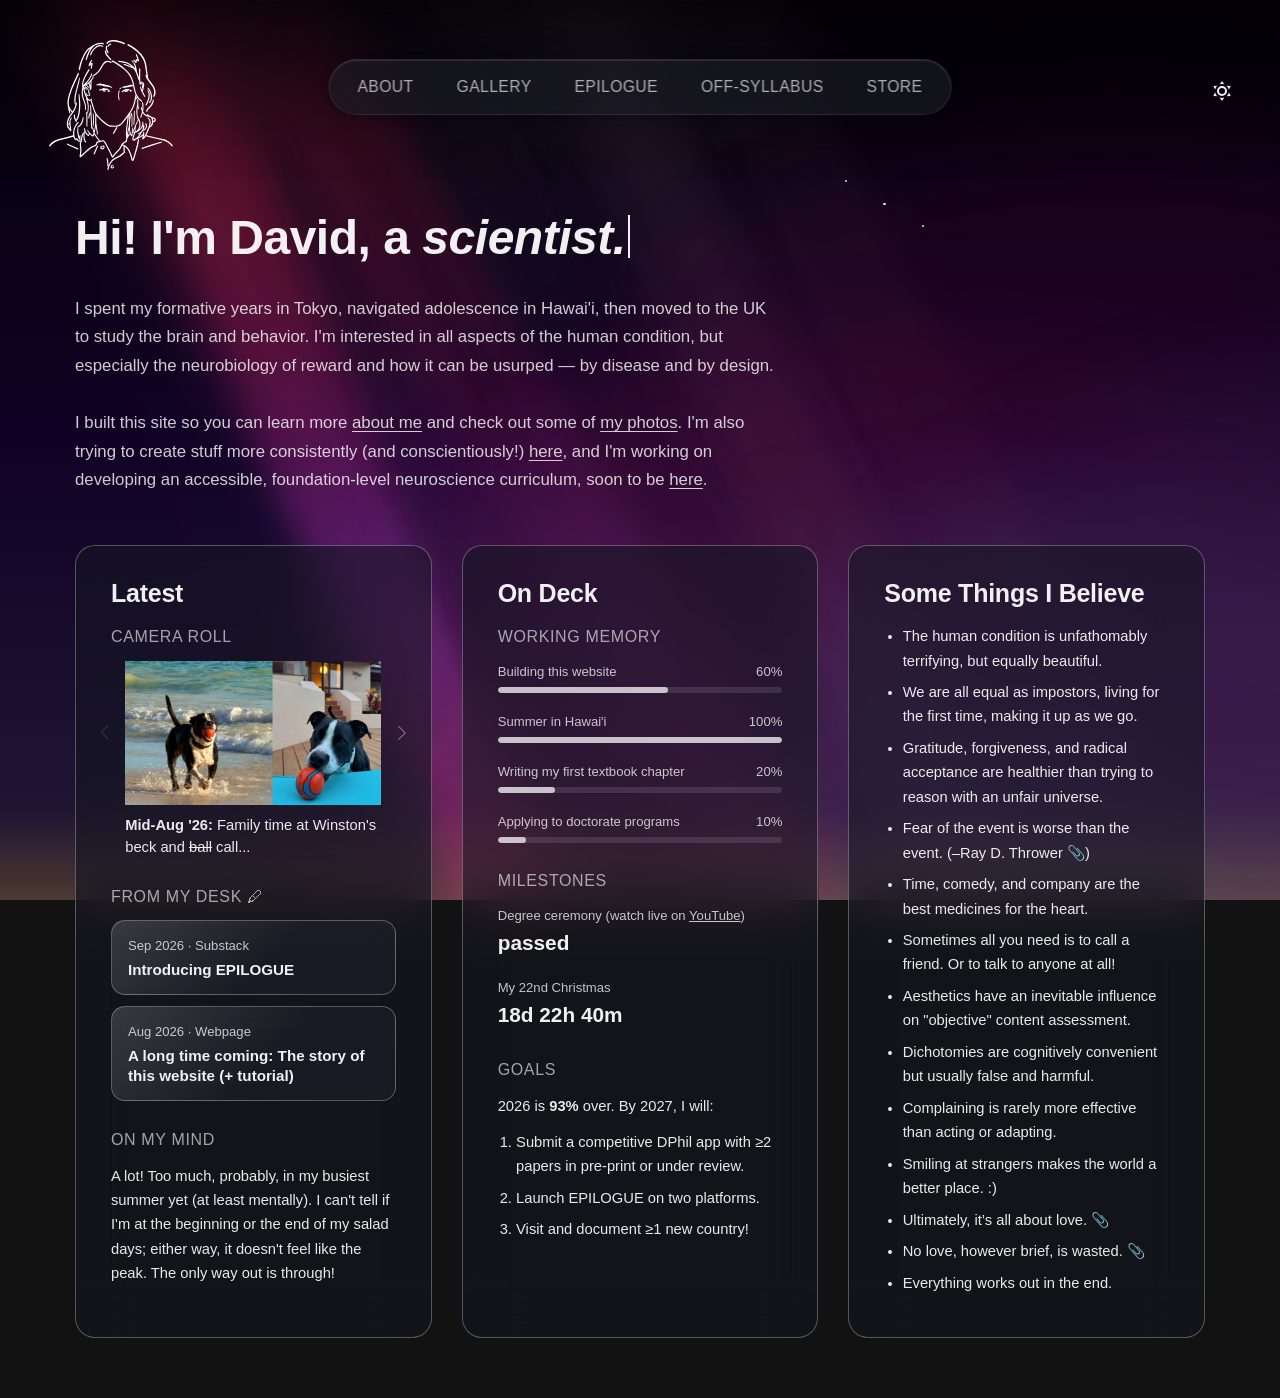
==== commit a631c82c: "Deployed f9034ed with MkDocs version: 1.6.1" ====
--- a/index.html
+++ b/index.html
@@ -6,7 +6,7 @@
       <meta charset="utf-8">
       <meta name="viewport" content="width=device-width,initial-scale=1">
       
-        <meta name="description" content="David K. Hays [ASK ABOUT THIS]">
+        <meta name="description" content="David K. Hays">
       
       
       
@@ -56,10 +56,16 @@
   <meta property="og:type" content="website">
   <meta property="og:site_name" content="David K. Hays">
   <meta property="og:title" content="David K. Hays">
-  <meta property="og:description" content="Personal portfolio of David K. Hays.">
+  <meta property="og:description" content="Award-winning writer and photographer; amateur brain surgeon.">
   <meta property="og:url" content="https://davidkhays.com/">
   <meta property="og:image" content="https://davidkhays.com/assets/images/social-preview.png">
-  <meta name="twitter:card" content="summary_large_image">
+  <meta name="twitter:card" content="summary_large_image"><script>
+    (function () {
+      if (window.innerWidth > 960 && !__md_get("__palette")) {
+        __md_set("__palette", { index: 1, color: { scheme: "slate", primary: "indigo", accent: "indigo" } });
+      }
+    })();
+  </script>
 
   </head>
   
@@ -166,9 +172,9 @@
     
     
     
-    <input class="md-option" data-md-color-media="" data-md-color-scheme="default" data-md-color-primary="indigo" data-md-color-accent="indigo"  aria-label="Switch to dark mode"  type="radio" name="__palette" id="__palette_0">
-    
-      <label class="md-header__button md-icon" title="Switch to dark mode" for="__palette_1" hidden>
+    <input class="md-option" data-md-color-media="" data-md-color-scheme="default" data-md-color-primary="indigo" data-md-color-accent="indigo"  aria-label="EXCITA AURORAM"  type="radio" name="__palette" id="__palette_0">
+    
+      <label class="md-header__button md-icon" title="EXCITA AURORAM" for="__palette_1" hidden>
         <svg xmlns="http://www.w3.org/2000/svg" viewBox="0 0 24 24"><path d="m17.75 4.09-2.53 1.94.91 3.06-2.63-1.81-2.63 1.81.91-3.06-2.53-1.94L12.44 4l1.06-3 1.06 3zm3.5 6.91-1.64 1.25.59 1.98-1.7-1.17-1.7 1.17.59-1.98L15.75 11l2.06-.05L18.5 9l.69 1.95zm-2.28 4.95c.83-.08 1.72 1.1 1.19 1.85-.32.45-.66.87-1.08 1.27C15.17 23 8.84 23 4.94 19.07c-3.91-3.9-3.91-10.24 0-14.14.4-.4.82-.76 1.27-1.08.75-.53 1.93.36 1.85 1.19-.27 2.86.69 5.83 2.89 8.02a9.96 9.96 0 0 0 8.02 2.89m-1.64 2.02a12.08 12.08 0 0 1-7.8-3.47c-2.17-2.19-3.33-5-3.49-7.82-2.81 3.14-2.7 7.96.31 10.98 3.02 3.01 7.84 3.12 10.98.31"/></svg>
       </label>
     
@@ -176,9 +182,9 @@
     
     
     
-    <input class="md-option" data-md-color-media="" data-md-color-scheme="slate" data-md-color-primary="indigo" data-md-color-accent="indigo"  aria-label="Switch to light mode"  type="radio" name="__palette" id="__palette_1">
-    
-      <label class="md-header__button md-icon" title="Switch to light mode" for="__palette_0" hidden>
+    <input class="md-option" data-md-color-media="" data-md-color-scheme="slate" data-md-color-primary="indigo" data-md-color-accent="indigo"  aria-label="FIAT LUX"  type="radio" name="__palette" id="__palette_1">
+    
+      <label class="md-header__button md-icon" title="FIAT LUX" for="__palette_0" hidden>
         <svg xmlns="http://www.w3.org/2000/svg" viewBox="0 0 24 24"><path d="M12 7a5 5 0 0 1 5 5 5 5 0 0 1-5 5 5 5 0 0 1-5-5 5 5 0 0 1 5-5m0 2a3 3 0 0 0-3 3 3 3 0 0 0 3 3 3 3 0 0 0 3-3 3 3 0 0 0-3-3m0-7 2.39 3.42C13.65 5.15 12.84 5 12 5s-1.65.15-2.39.42zM3.34 7l4.16-.35A7.2 7.2 0 0 0 5.94 8.5c-.44.74-.69 1.5-.83 2.29zm.02 10 1.76-3.77a7.131 7.131 0 0 0 2.38 4.14zM20.65 7l-1.77 3.79a7.02 7.02 0 0 0-2.38-4.15zm-.01 10-4.14.36c.59-.51 1.12-1.14 1.54-1.86.42-.73.69-1.5.83-2.29zM12 22l-2.41-3.44c.74.27 1.55.44 2.41.44.82 0 1.63-.17 2.37-.44z"/></svg>
       </label>
     
@@ -413,55 +419,104 @@
 <section class="dkh-hero">
   <h1 class="dkh-hero__heading">Hi! I'm David, a <span id="dkh-typed" class="dkh-hero__typed"></span></h1>
   <p class="dkh-hero__sub">
-    I spent my formative years in Tokyo, experienced adolescence in Hawai'i, then moved to the UK to study the brain and behavior. I'm interested in all aspects of the human condition, but especially the neurobiology of reward and how it can be usurped — by disease and by design.<br><br>
-    I built this site so you can learn more about me <a href="about/">here</a> and check out some of my photos <a href="gallery/">here</a>. I'm also trying to create stuff more consistently (and conscientiously!) <a href="epilogue/">here</a>, and I'm working on developing an accessible, foundation-level neuroscience curriculum that'll soon be <a href="off-syllabus/">here</a>.
+    I spent my formative years in Tokyo, navigated adolescence in Hawai'i, then moved to the UK to study the brain and behavior. I'm interested in all aspects of the human condition, but especially the neurobiology of reward and how it can be usurped — by disease and by design.<br><br>
+    I built this site so you can learn more <a href="about/">about me</a> and check out some of <a href="gallery/">my photos</a>. I'm also trying to create stuff more consistently (and conscientiously!) <a href="epilogue/">here</a>, and I'm working on developing an accessible, foundation-level neuroscience curriculum, soon to be <a href="off-syllabus/">here</a>.
   </p>
 </section>
 
 <section class="dkh-columns">
   <div class="dkh-box">
     <h2 class="dkh-box__title">Latest</h2>
-    <div class="dkh-box__subheading">From My Desk</div>
-    <div class="dkh-box__writings">
-      <a class="dkh-box__writing" href="https://davidkhays.substack.com/p/introducing-epilogue" target="_blank" rel="noopener noreferrer">
-        <span class="dkh-box__writing-meta">Aug 2026 &middot; Substack</span>
-        <span class="dkh-box__writing-title">Introducing EPILOGUE</span>
-      </a>
-      <a class="dkh-box__writing" href="siteception/">
-        <span class="dkh-box__writing-meta">Jul 2026 &middot; Webpage</span>
-        <span class="dkh-box__writing-title">A long time coming: The story of this site (+ tutorial)</span>
-      </a>
+
+    <div class="dkh-box__section">
+      <div class="dkh-box__subheading">Camera Roll</div>
+      <div class="dkh-box__cameraroll" data-dkh-cameraroll>
+        <button type="button" class="dkh-box__cameraroll-nav dkh-box__cameraroll-nav--prev" aria-label="Previous photo"></button>
+        <button type="button" class="dkh-box__cameraroll-nav dkh-box__cameraroll-nav--next" aria-label="Next photo"></button>
+        <div class="dkh-box__cameraroll-track">
+          <figure class="dkh-box__photo">
+            <div class="dkh-box__photo-frame">
+              <img src="assets/images/cameraroll-2.jpg" alt="">
+            </div>
+            <figcaption><strong>Mid-Aug '26:</strong> Family time at Winston's beck and <del>ball</del> call...</figcaption>
+          </figure>
+          <figure class="dkh-box__photo">
+            <div class="dkh-box__photo-frame">
+              <img src="assets/images/cameraroll-1.jpg" alt="">
+            </div>
+            <figcaption><strong>Early Aug '26:</strong> <a class="dkh-box__plain-link" href="https://manoachocolate.com/pages/farm-tours" target="_blank" rel="noopener noreferrer">Toured</a> a cacao farm, then decided to start one...</figcaption>
+          </figure>
+        </div>
+      </div>
+    </div>
+
+    <div class="dkh-box__section">
+      <div class="dkh-box__subheading">From My Desk 🖊</div>
+      <div class="dkh-box__writings">
+        <a class="dkh-box__writing" href="https://davidkhays.substack.com/p/introducing-epilogue" target="_blank" rel="noopener noreferrer">
+          <span class="dkh-box__writing-meta">Sep 2026 &middot; Substack</span>
+          <span class="dkh-box__writing-title">Introducing EPILOGUE</span>
+        </a>
+        <a class="dkh-box__writing" href="siteception/">
+          <span class="dkh-box__writing-meta">Aug 2026 &middot; Webpage</span>
+          <span class="dkh-box__writing-title">A long time coming: The story of this website (+ tutorial)</span>
+        </a>
+      </div>
+    </div>
+
+    <div class="dkh-box__section">
+      <div class="dkh-box__subheading">On My Mind</div>
+      <p class="dkh-box__mind">A lot! Too much, probably, in my busiest summer yet (at least mentally). I can't tell if I'm at the beginning or the end of my salad days; either way, it doesn't feel like the peak. The only way out is through!</p>
     </div>
   </div>
 
   <div class="dkh-box">
     <h2 class="dkh-box__title">On Deck</h2>
-    <ul class="dkh-box__list">
-      <li>Placeholder — what I'm looking forward to.</li>
-    </ul>
-    <div class="dkh-goals">
-      <div class="dkh-goal">
-        <div class="dkh-goal__label"><span>Placeholder goal one</span><span>40%</span></div>
-        <div class="dkh-progress"><div class="dkh-progress__fill" style="width: 40%;"></div></div>
+
+    <div class="dkh-box__section">
+      <div class="dkh-box__subheading">Working Memory</div>
+      <div class="dkh-goals">
+        <div class="dkh-goal">
+          <div class="dkh-goal__label"><span>Building this website</span><span>60%</span></div>
+          <div class="dkh-progress"><div class="dkh-progress__fill" style="width: 60%;"></div></div>
+        </div>
+        <div class="dkh-goal" data-dkh-goal-progress data-start="2026-07-14" data-end="2026-09-20">
+          <div class="dkh-goal__label"><span>Summer in Hawai'i</span><span class="dkh-goal__percent">—</span></div>
+          <div class="dkh-progress"><div class="dkh-progress__fill" style="width: 0%;"></div></div>
+        </div>
+        <div class="dkh-goal">
+          <div class="dkh-goal__label"><span>Writing my first textbook chapter</span><span>20%</span></div>
+          <div class="dkh-progress"><div class="dkh-progress__fill" style="width: 20%;"></div></div>
+        </div>
+        <div class="dkh-goal">
+          <div class="dkh-goal__label"><span>Applying to doctorate programs</span><span>10%</span></div>
+          <div class="dkh-progress"><div class="dkh-progress__fill" style="width: 10%;"></div></div>
+        </div>
       </div>
-      <div class="dkh-goal">
-        <div class="dkh-goal__label"><span>Placeholder goal two</span><span>70%</span></div>
-        <div class="dkh-progress"><div class="dkh-progress__fill" style="width: 70%;"></div></div>
+    </div>
+
+    <div class="dkh-box__section">
+      <div class="dkh-box__subheading">Milestones</div>
+      <div class="dkh-countdowns">
+        <div class="dkh-countdown" data-target="2026-09-26T10:30:00+01:00">
+          <div class="dkh-countdown__label">Degree ceremony (watch live on <a href="https://www.youtube.com/@EducationalMediaServices" target="_blank" rel="noopener noreferrer" class="dkh-box__plain-link">YouTube</a>)</div>
+          <div class="dkh-countdown__value">—</div>
+        </div>
+        <div class="dkh-countdown" data-target="2026-12-25T00:00:00+00:00">
+          <div class="dkh-countdown__label">My 22nd Christmas</div>
+          <div class="dkh-countdown__value">—</div>
+        </div>
       </div>
-      <div class="dkh-goal">
-        <div class="dkh-goal__label"><span>Placeholder goal three</span><span>15%</span></div>
-        <div class="dkh-progress"><div class="dkh-progress__fill" style="width: 15%;"></div></div>
-      </div>
-    </div>
-    <div class="dkh-countdowns">
-      <div class="dkh-countdown" data-target="2026-09-24T00:00:00+01:00">
-        <div class="dkh-countdown__label">22nd Birthday</div>
-        <div class="dkh-countdown__value">—</div>
-      </div>
-      <div class="dkh-countdown" data-target="2026-09-26T10:30:00+01:00">
-        <div class="dkh-countdown__label">Graduation</div>
-        <div class="dkh-countdown__value">—</div>
-      </div>
+    </div>
+
+    <div class="dkh-box__section">
+      <div class="dkh-box__subheading">Goals</div>
+      <p class="dkh-box__mind" data-dkh-year-progress data-year="2026">2026 is <strong><span class="dkh-box__year-progress-value">—</span>%</strong> over. By 2027, I will:</p>
+      <ol class="dkh-box__list">
+        <li>Submit a competitive DPhil app with ≥2 papers in pre-print or under review.</li>
+        <li>Launch <a href="epilogue/" class="dkh-box__plain-link dkh-box__plain-link--medium">EPILOGUE</a> on two platforms.</li>
+        <li>Visit and document ≥1 new country!</li>
+      </ol>
     </div>
   </div>
 
@@ -480,7 +535,6 @@
       <li>Smiling at strangers makes the world a better place. :)</li>
       <li>Ultimately, it’s all about love. <a href="https://youtu.be/TJ4K5WFWIuw?si=jMNcLz2mvUaTSfGk&t=343" target="_blank" rel="noopener noreferrer" class="dkh-box__list-icon-link">📎</a></li>
       <li>No love, however brief, is wasted. <a href="https://x.com/louisethebaker/status/1379961867922239497" target="_blank" rel="noopener noreferrer" class="dkh-box__list-icon-link">📎</a></li>
-      <li>Even if I die suddenly tomorrow, I am one of the luckiest people on Earth.</li>
       <li>Everything works out in the end.</li>
     </ul>
   </div>
--- a/assets/stylesheets/extra.css
+++ b/assets/stylesheets/extra.css
@@ -49,7 +49,7 @@
   inset: 0;
   z-index: -1;
   overflow: hidden;
-  background: #05060f;
+  background: linear-gradient(to bottom, #030105 0%, #110226 50%, #1f1533 90%, #4c3932 100%);
   pointer-events: none;
 }
 .dkh-aurora-bg__stars,
@@ -69,6 +69,12 @@
 @keyframes dkh-twinkle {
   0%, 100% { opacity: 0; }
   50% { opacity: var(--dkh-twinkle-peak); }
+}
+/* Orion's Belt (extra.js) uses this instead of the twinkle animation — it's meant to read as a
+   fixed, recognizable asterism, not blend into the ambient scatter's flicker. */
+.dkh-aurora-bg__star--static {
+  animation: none;
+  opacity: var(--dkh-twinkle-peak);
 }
 /* Aurora blobs: 5 full-viewport-sized, heavily-blurred circles (extra.js creates and animates
    them), each doing a slow independent random walk plus a gentle scale pulse, cross-fading through
@@ -106,10 +112,10 @@
   background: linear-gradient(
     to bottom,
     transparent 0%,
-    rgba(178, 24, 43, 0.36) 15%,
-    rgba(140, 20, 55, 0.36) 35%,
-    rgba(150, 40, 200, 0.3) 55%,
-    rgba(178, 24, 43, 0.32) 78%,
+    rgba(178, 24, 43, 0.5) 15%,
+    rgba(140, 20, 55, 0.5) 35%,
+    rgba(150, 40, 200, 0.42) 55%,
+    rgba(178, 24, 43, 0.46) 78%,
     transparent 100%
   );
   filter: blur(14px);
@@ -125,9 +131,9 @@
   background: linear-gradient(
     to bottom,
     transparent 0%,
-    rgba(255, 255, 255, 0.4) 15%,
-    rgba(235, 190, 210, 0.3) 40%,
-    rgba(255, 255, 255, 0.32) 65%,
+    rgba(255, 210, 215, 0.42) 15%,
+    rgba(220, 90, 120, 0.4) 40%,
+    rgba(255, 200, 205, 0.36) 65%,
     transparent 100%
   );
 }
@@ -164,7 +170,7 @@
     display: none;
   }
   body[data-md-color-scheme="slate"] {
-    background-color: #05060f;
+    background: linear-gradient(to bottom, #030105 0%, #110226 50%, #1f1533 90%, #4c3932 100%);
   }
   body[data-md-color-scheme="slate"] .dkh-aurora-bg {
     position: absolute;
@@ -868,7 +874,8 @@
 }
 /* The paperclip-emoji "source" links in "Some Things I Believe" aren't text, so underlining them
    like the other .dkh-box__list links doesn't read the same way — no underline for these. */
-.dkh-box__list a.dkh-box__list-icon-link {
+.dkh-box__list a.dkh-box__list-icon-link,
+.dkh-countdown__label a.dkh-box__list-icon-link {
   text-decoration: none;
 }
 
@@ -908,7 +915,7 @@
 .dkh-box .dkh-box__title {
   font-size: 1.5625em;
   font-weight: 600;
-  margin: 0 0 1.1em;
+  margin: 0 0 0.55em;
   border-bottom: none;
 }
 /* `[dir=ltr] .md-typeset ul { margin-left: .625em }` is an attribute+class+type selector
@@ -925,28 +932,136 @@
   padding-left: 0;
   font-size: 0.92em;
   line-height: 1.65;
-  opacity: 0.85;
+  opacity: 0.92;
 }
 body[data-md-color-scheme="slate"] .dkh-box .dkh-box__list {
+  opacity: 0.97;
+}
+/* "Latest" box (docs/index.md): three stacked sub-sections — Camera Roll, From My Desk, On My
+   Mind — no visible divider between them, just vertical rhythm via .dkh-box__section's own
+   sibling spacing (zero before the first section, since it sits right under the box title). */
+.dkh-box__section + .dkh-box__section {
+  margin-top: 1.6em;
+}
+.dkh-box__subheading {
+  font-size: 1em;
+  font-weight: 500;
+  text-transform: uppercase;
+  letter-spacing: 0.04em;
+  opacity: 0.65;
+  margin-bottom: 0.7em;
+}
+/* Camera Roll is a one-photo-at-a-time carousel (JS in extra.js shows/hides .dkh-box__photo
+   figures and toggles the nav buttons). The nav buttons live inside whichever
+   .dkh-box__photo-frame is currently visible (JS moves them there on every render), positioned
+   absolutely against that frame so they're always vertically centered on the actual photo —
+   whatever its aspect ratio — and pulled out into the box's own side padding via negative
+   left/right so the photo and caption keep the box's full normal width. */
+.dkh-box__cameraroll-track {
+  width: 100%;
+}
+.dkh-box__photo-frame {
+  position: relative;
+  width: 90%;
+  margin: 0 auto;
+}
+.dkh-box__cameraroll-nav {
+  position: absolute;
+  top: 50%;
+  display: flex;
+  align-items: center;
+  justify-content: center;
+  width: 1.4em;
+  height: 2.4em;
+  appearance: none;
+  background: none;
+  border: none;
+  padding: 0;
+  color: inherit;
+  opacity: 0.45;
+  cursor: pointer;
+  transition: opacity 0.15s ease;
+  transform: translateY(-50%);
+}
+.dkh-box__cameraroll-nav::before {
+  content: "";
+  width: 0.6em;
+  height: 0.6em;
+  border-top: 1.5px solid currentColor;
+  border-right: 1.5px solid currentColor;
+}
+.dkh-box__cameraroll-nav--prev::before {
+  transform: rotate(-135deg);
+  margin-left: 0.2em;
+}
+.dkh-box__cameraroll-nav--next::before {
+  transform: rotate(45deg);
+  margin-right: 0.2em;
+}
+.dkh-box__cameraroll-nav:hover:not(:disabled) {
+  opacity: 0.9;
+}
+.dkh-box__cameraroll-nav:disabled {
+  opacity: 0.15;
+  cursor: default;
+}
+.dkh-box__cameraroll-nav--prev {
+  left: -1.5rem;
+}
+.dkh-box__cameraroll-nav--next {
+  right: -1.5rem;
+}
+/* Double-class selectors here (not just .dkh-box__photo) to out-specificity Material's
+   .md-typeset figure / .md-typeset figcaption defaults (margin: 1em auto, centered,
+   italic captions) — same pattern used elsewhere in this file for figure/list overrides. */
+.dkh-box .dkh-box__photo {
+  margin: 0;
+  text-align: left;
+  width: 100%;
+}
+.dkh-box .dkh-box__photo img {
+  display: block;
+  width: 100%;
+  height: auto;
+  object-fit: cover;
+}
+.dkh-box .dkh-box__photo figcaption {
+  width: 90%;
+  margin: 0.7em auto 0;
+  max-width: none;
+  text-align: left;
+  font-style: normal;
+  font-size: 0.92em;
+  line-height: 1.45;
   opacity: 0.92;
 }
-.dkh-box__list + .dkh-goals,
-.dkh-box__list + .dkh-countdowns,
-.dkh-box__writings + .dkh-goals,
-.dkh-box__writings + .dkh-countdowns,
-.dkh-goals + .dkh-countdowns {
-  margin-top: 1.5em;
-}
-/* "Latest" box writings (docs/index.md): each entry is its own small bordered card rather than a
-   plain text link — loosely echoing how theodore.net presents project cards on his homepage,
-   scaled down to fit this box instead of that page's large scattered-photo treatment (not
-   attempting to replicate that literally, just the "distinct framed card per item" feel). */
-.dkh-box__subheading {
+body[data-md-color-scheme="slate"] .dkh-box .dkh-box__photo figcaption {
+  opacity: 0.97;
+}
+.dkh-box a.dkh-box__plain-link {
+  color: inherit;
+  text-decoration: underline;
+}
+.dkh-box a.dkh-box__plain-link--medium {
+  font-weight: 500;
+  text-decoration: none;
+}
+.dkh-box__mind {
+  margin: 0 0 0.8em;
   font-size: 0.92em;
-  font-weight: 700;
-  opacity: 0.7;
-  margin-bottom: 0.7em;
-}
+  line-height: 1.65;
+  opacity: 0.92;
+}
+body[data-md-color-scheme="slate"] .dkh-box__mind {
+  opacity: 0.97;
+}
+/* "Latest" box writings: each entry is its own small bordered card rather than a plain text link
+   — loosely echoing how theodore.net presents project cards on his homepage, scaled down to fit
+   this box instead of that page's large scattered-photo treatment (not attempting to replicate
+   that literally, just the "distinct framed card per item" feel). The diagonal gradient + blur is
+   a subtle "shiny glass" fill — translucent enough that whatever's behind the card (the aurora in
+   dark mode, the box's own background in light mode) shows through faintly rather than the card
+   being a flat, fully opaque rectangle. */
 .dkh-box__writings {
   display: flex;
   flex-direction: column;
@@ -959,6 +1074,13 @@
   border-radius: 14px;
   color: inherit;
   text-decoration: none !important;
+  background: linear-gradient(
+    135deg,
+    color-mix(in srgb, white 16%, transparent) 0%,
+    color-mix(in srgb, white 3%, transparent) 55%
+  );
+  backdrop-filter: blur(10px);
+  -webkit-backdrop-filter: blur(10px);
   transition: border-color 0.2s ease, transform 0.2s ease;
 }
 .dkh-box__writing:hover {
@@ -967,8 +1089,8 @@
 }
 .dkh-box__writing-meta {
   display: block;
-  font-size: 0.76em;
-  opacity: 0.55;
+  font-size: 0.82em;
+  opacity: 0.8;
   margin-bottom: 0.3em;
 }
 .dkh-box__writing-title {
@@ -1012,7 +1134,7 @@
 }
 .dkh-countdown__label {
   font-size: 0.82em;
-  opacity: 0.7;
+  opacity: 0.8;
 }
 .dkh-countdown__value {
   font-size: 1.3em;
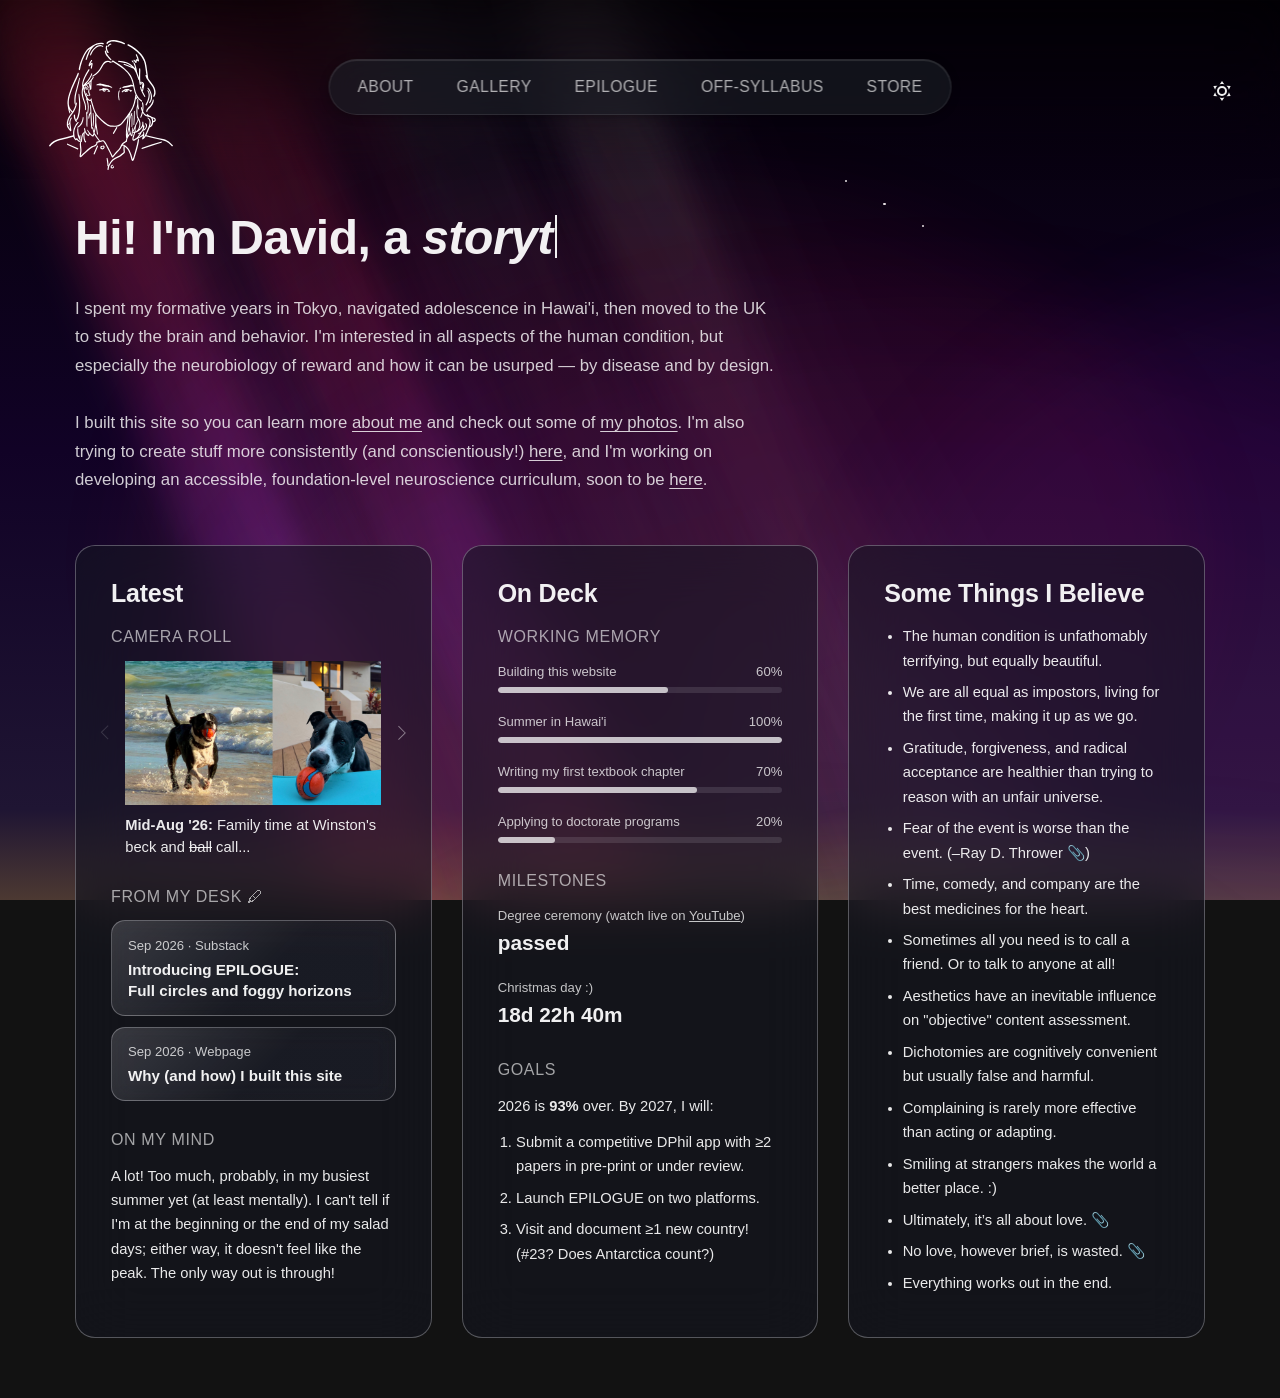
==== commit e83a58a2: "Deployed 7ef4a6a with MkDocs version: 1.6.1" ====
--- a/index.html
+++ b/index.html
@@ -3,26 +3,26 @@
 <html lang="en" class="no-js">
   <head>
     
-      <meta charset="utf-8">
-      <meta name="viewport" content="width=device-width,initial-scale=1">
-      
-        <meta name="description" content="David K. Hays">
-      
-      
-      
-        <link rel="canonical" href="https://davidkhays.com/">
-      
-      
-      
-        <link rel="next" href="epilogue/">
-      
-      
-        
-      
-      
-      <link rel="icon" href="assets/images/favicon.png">
-      <meta name="generator" content="mkdocs-1.6.1, mkdocs-material-9.7.7">
-    
+  <meta charset="utf-8">
+  <meta name="viewport" content="width=device-width,initial-scale=1">
+  
+    <meta name="description" content="David K. Hays">
+  
+  
+  
+    <link rel="canonical" href="https://davidkhays.com/">
+  
+  
+  
+    <link rel="next" href="epilogue/">
+  
+  
+    
+  
+  
+  <link rel="icon" href="data:image/svg+xml,%3Csvg xmlns='http://www.w3.org/2000/svg' viewBox='0 0 100 100'%3E%3Ctext y='.9em' font-size='90'%3E%F0%9F%9A%80%3C/text%3E%3C/svg%3E">
+  <meta name="generator" content="mkdocs-1.6.1, mkdocs-material-9.7.7">
+
     
       
         <title>David K. Hays</title>
@@ -59,12 +59,26 @@
   <meta property="og:description" content="Award-winning writer and photographer; amateur brain surgeon.">
   <meta property="og:url" content="https://davidkhays.com/">
   <meta property="og:image" content="https://davidkhays.com/assets/images/social-preview.png">
-  <meta name="twitter:card" content="summary_large_image"><script>
-    (function () {
-      if (window.innerWidth > 960 && !__md_get("__palette")) {
-        __md_set("__palette", { index: 1, color: { scheme: "slate", primary: "indigo", accent: "indigo" } });
-      }
-    })();
+  <meta name="twitter:card" content="summary_large_image">
+  <script>
+    // First-visit-only default: desktop (real mouse/trackpad) gets dark/Aurora mode, mobile/touch
+    // gets light mode. mkdocs.yml's theme.palette lists "default" (light) at index 0 and "slate"
+    // (dark) at index 1 — this writes the exact same {index, color} shape Material's own toggle
+    // writes on a manual click (see mkdocs-material's bundle.js, function "us"), via the __md_get/
+    // __md_set helpers that partials/javascripts/base.html already defined just above this block.
+    // partials/javascripts/palette.html (included later, in the header) is what actually reads
+    // this back and applies it to <body> before the page paints — since this block runs first and
+    // writes synchronously, there's no flash of the wrong theme on a fresh visit. Once a visitor
+    // manually toggles the theme, __md_get("__palette") is already set, so this never runs again
+    // and their own choice always wins from then on.
+    if (!__md_get("__palette")) {
+      var isDesktop = window.matchMedia("(hover: hover) and (pointer: fine)").matches;
+      var index = isDesktop ? 1 : 0;
+      __md_set("__palette", {
+        index: index,
+        color: { media: null, scheme: index ? "slate" : "default", primary: "indigo", accent: "indigo" },
+      });
+    }
   </script>
 
   </head>
@@ -444,7 +458,7 @@
             <div class="dkh-box__photo-frame">
               <img src="assets/images/cameraroll-1.jpg" alt="">
             </div>
-            <figcaption><strong>Early Aug '26:</strong> <a class="dkh-box__plain-link" href="https://manoachocolate.com/pages/farm-tours" target="_blank" rel="noopener noreferrer">Toured</a> a cacao farm, then decided to start one...</figcaption>
+            <figcaption><strong>Early Aug '26:</strong> <a class="dkh-box__plain-link" href="https://manoachocolate.com/pages/farm-tours" target="_blank" rel="noopener noreferrer">Toured</a> a cacao farm, then started one. <a href="cacaofarm/" class="dkh-box__list-icon-link">📎</a></figcaption>
           </figure>
         </div>
       </div>
@@ -455,11 +469,11 @@
       <div class="dkh-box__writings">
         <a class="dkh-box__writing" href="https://davidkhays.substack.com/p/introducing-epilogue" target="_blank" rel="noopener noreferrer">
           <span class="dkh-box__writing-meta">Sep 2026 &middot; Substack</span>
-          <span class="dkh-box__writing-title">Introducing EPILOGUE</span>
+          <span class="dkh-box__writing-title">Introducing EPILOGUE:<br>Full circles and foggy horizons</span>
         </a>
         <a class="dkh-box__writing" href="siteception/">
-          <span class="dkh-box__writing-meta">Aug 2026 &middot; Webpage</span>
-          <span class="dkh-box__writing-title">A long time coming: The story of this website (+ tutorial)</span>
+          <span class="dkh-box__writing-meta">Sep 2026 &middot; Webpage</span>
+          <span class="dkh-box__writing-title">Why (and how) I built this site</span>
         </a>
       </div>
     </div>
@@ -485,12 +499,12 @@
           <div class="dkh-progress"><div class="dkh-progress__fill" style="width: 0%;"></div></div>
         </div>
         <div class="dkh-goal">
-          <div class="dkh-goal__label"><span>Writing my first textbook chapter</span><span>20%</span></div>
+          <div class="dkh-goal__label"><span>Writing my first textbook chapter</span><span>70%</span></div>
+          <div class="dkh-progress"><div class="dkh-progress__fill" style="width: 70%;"></div></div>
+        </div>
+        <div class="dkh-goal">
+          <div class="dkh-goal__label"><span>Applying to doctorate programs</span><span>20%</span></div>
           <div class="dkh-progress"><div class="dkh-progress__fill" style="width: 20%;"></div></div>
-        </div>
-        <div class="dkh-goal">
-          <div class="dkh-goal__label"><span>Applying to doctorate programs</span><span>10%</span></div>
-          <div class="dkh-progress"><div class="dkh-progress__fill" style="width: 10%;"></div></div>
         </div>
       </div>
     </div>
@@ -499,11 +513,11 @@
       <div class="dkh-box__subheading">Milestones</div>
       <div class="dkh-countdowns">
         <div class="dkh-countdown" data-target="2026-09-26T10:30:00+01:00">
-          <div class="dkh-countdown__label">Degree ceremony (watch live on <a href="https://www.youtube.com/@EducationalMediaServices" target="_blank" rel="noopener noreferrer" class="dkh-box__plain-link">YouTube</a>)</div>
+          <div class="dkh-countdown__label">Degree ceremony (watch live on <a href="https://www.youtube.com/watch?v=NHtqkHXvbu0&list=PLZwrJvw6GUmc" target="_blank" rel="noopener noreferrer" class="dkh-box__plain-link">YouTube</a>)</div>
           <div class="dkh-countdown__value">—</div>
         </div>
         <div class="dkh-countdown" data-target="2026-12-25T00:00:00+00:00">
-          <div class="dkh-countdown__label">My 22nd Christmas</div>
+          <div class="dkh-countdown__label">Christmas day :)</div>
           <div class="dkh-countdown__value">—</div>
         </div>
       </div>
@@ -515,7 +529,7 @@
       <ol class="dkh-box__list">
         <li>Submit a competitive DPhil app with ≥2 papers in pre-print or under review.</li>
         <li>Launch <a href="epilogue/" class="dkh-box__plain-link dkh-box__plain-link--medium">EPILOGUE</a> on two platforms.</li>
-        <li>Visit and document ≥1 new country!</li>
+        <li>Visit and document ≥1 new country! (#23? Does Antarctica count?)</li>
       </ol>
     </div>
   </div>
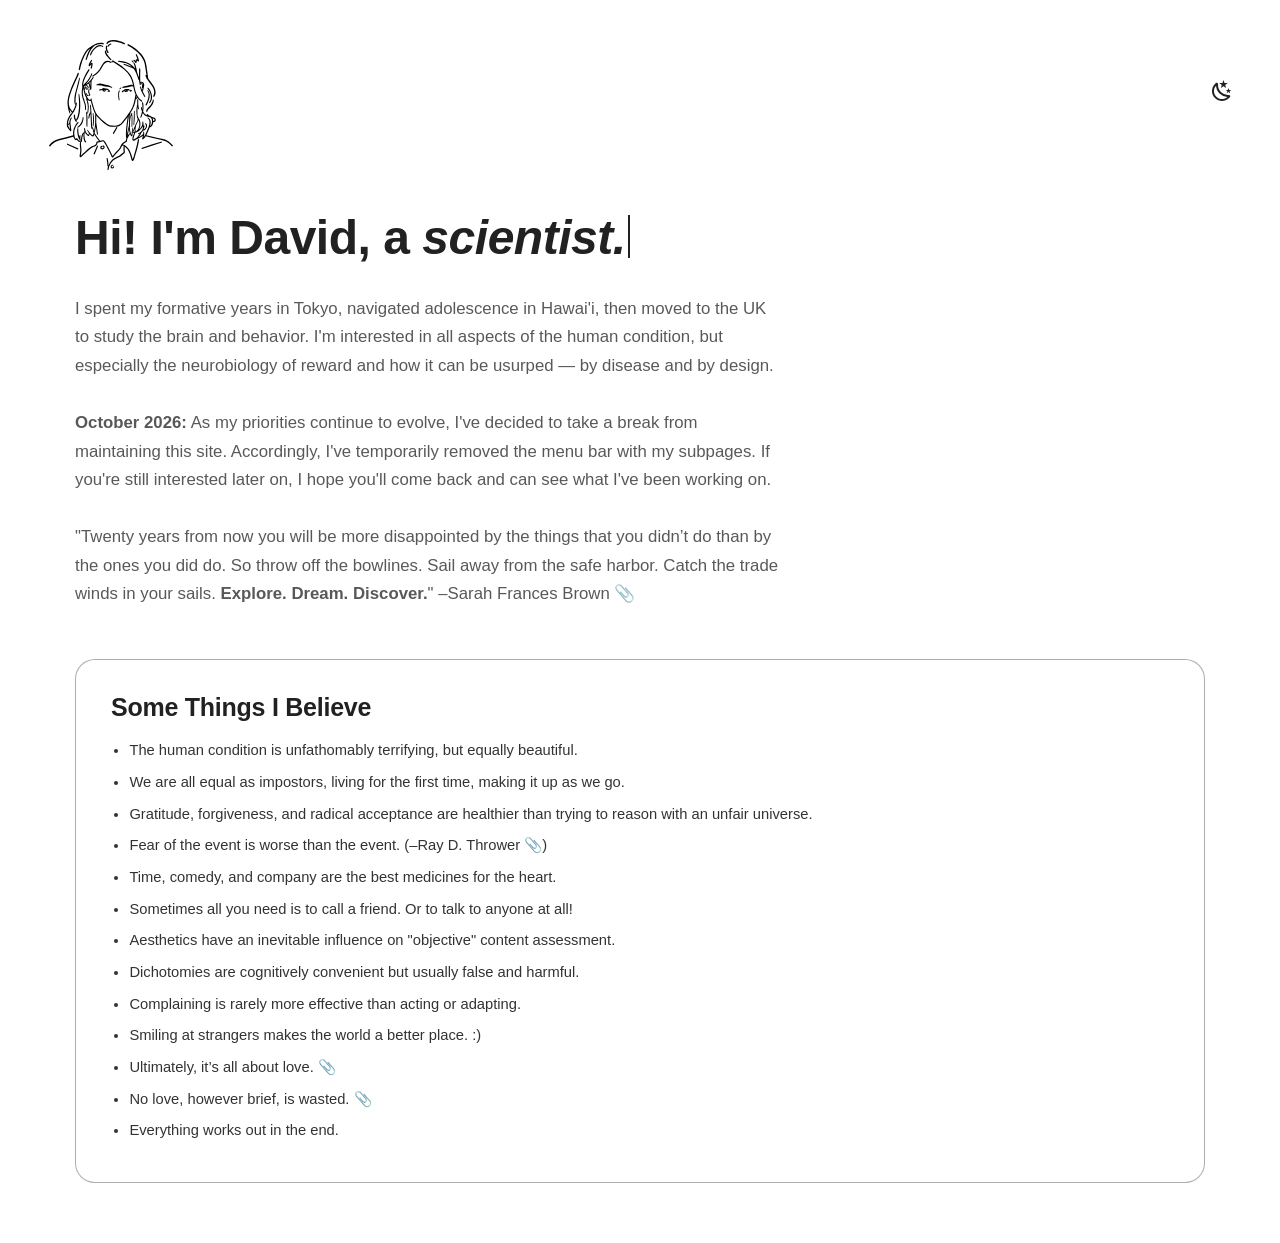
==== commit 64ef6636: "Deployed 68b74e3 with MkDocs version: 1.6.1" ====
--- a/index.html
+++ b/index.html
@@ -20,7 +20,8 @@
     
   
   
-  <link rel="icon" href="data:image/svg+xml,%3Csvg xmlns='http://www.w3.org/2000/svg' viewBox='0 0 100 100'%3E%3Ctext y='.9em' font-size='90'%3E%F0%9F%9A%80%3C/text%3E%3C/svg%3E">
+    <link rel="icon" href="data:image/svg+xml,%3Csvg xmlns='http://www.w3.org/2000/svg' viewBox='0 0 100 100'%3E%3Ctext y='.9em' font-size='90'%3E%F0%9F%94%A7%3C/text%3E%3C/svg%3E">
+  
   <meta name="generator" content="mkdocs-1.6.1, mkdocs-material-9.7.7">
 
     
@@ -60,26 +61,6 @@
   <meta property="og:url" content="https://davidkhays.com/">
   <meta property="og:image" content="https://davidkhays.com/assets/images/social-preview.png">
   <meta name="twitter:card" content="summary_large_image">
-  <script>
-    // First-visit-only default: desktop (real mouse/trackpad) gets dark/Aurora mode, mobile/touch
-    // gets light mode. mkdocs.yml's theme.palette lists "default" (light) at index 0 and "slate"
-    // (dark) at index 1 — this writes the exact same {index, color} shape Material's own toggle
-    // writes on a manual click (see mkdocs-material's bundle.js, function "us"), via the __md_get/
-    // __md_set helpers that partials/javascripts/base.html already defined just above this block.
-    // partials/javascripts/palette.html (included later, in the header) is what actually reads
-    // this back and applies it to <body> before the page paints — since this block runs first and
-    // writes synchronously, there's no flash of the wrong theme on a fresh visit. Once a visitor
-    // manually toggles the theme, __md_get("__palette") is already set, so this never runs again
-    // and their own choice always wins from then on.
-    if (!__md_get("__palette")) {
-      var isDesktop = window.matchMedia("(hover: hover) and (pointer: fine)").matches;
-      var index = isDesktop ? 1 : 0;
-      __md_set("__palette", {
-        index: index,
-        color: { media: null, scheme: index ? "slate" : "default", primary: "indigo", accent: "indigo" },
-      });
-    }
-  </script>
 
   </head>
   
@@ -121,47 +102,7 @@
   <img class="dkh-logo-swap__hover" src="assets/images/eyes-closed.svg" alt="" aria-hidden="true">
 </span>
     </a>
-    <label class="md-header__button md-icon" for="__drawer">
-      
-      <svg xmlns="http://www.w3.org/2000/svg" viewBox="0 0 24 24"><path d="M3 6h18v2H3zm0 5h18v2H3zm0 5h18v2H3z"/></svg>
-    </label>
-
-    <!-- Condensed, centered nav (desktop only; see extra.css for the breakpoint) -->
-    <ul class="dkh-nav">
-      
-        
-      
-        
-          <li class="dkh-nav__item">
-            <a href="about.md" class="dkh-nav__link">About</a>
-          </li>
-        
-      
-        
-          <li class="dkh-nav__item">
-            <a href="gallery.md" class="dkh-nav__link">Gallery</a>
-          </li>
-        
-      
-        
-          <li class="dkh-nav__item">
-            <a href="epilogue/" class="dkh-nav__link">EPILOGUE</a>
-          </li>
-        
-      
-        
-          <li class="dkh-nav__item">
-            <a href="off-syllabus/index.md" class="dkh-nav__link">OFF-SYLLABUS</a>
-          </li>
-        
-      
-        
-          <li class="dkh-nav__item">
-            <a href="store.md" class="dkh-nav__link">Store</a>
-          </li>
-        
-      
-    </ul>
+    
 
     <div class="md-header__title" data-md-component="header-title">
       <div class="md-header__ellipsis">
@@ -434,106 +375,12 @@
   <h1 class="dkh-hero__heading">Hi! I'm David, a <span id="dkh-typed" class="dkh-hero__typed"></span></h1>
   <p class="dkh-hero__sub">
     I spent my formative years in Tokyo, navigated adolescence in Hawai'i, then moved to the UK to study the brain and behavior. I'm interested in all aspects of the human condition, but especially the neurobiology of reward and how it can be usurped — by disease and by design.<br><br>
-    I built this site so you can learn more <a href="about/">about me</a> and check out some of <a href="gallery/">my photos</a>. I'm also trying to create stuff more consistently (and conscientiously!) <a href="epilogue/">here</a>, and I'm working on developing an accessible, foundation-level neuroscience curriculum, soon to be <a href="off-syllabus/">here</a>.
+    <b>October 2026:</b> As my priorities continue to evolve, I've decided to take a break from maintaining this site. Accordingly, I've temporarily removed the menu bar with my subpages. If you're still interested later on, I hope you'll come back and can see what I've been working on.<br><br>
+    "Twenty years from now you will be more disappointed by the things that you didn’t do than by the ones you did do. So throw off the bowlines. Sail away from the safe harbor. Catch the trade winds in your sails. <b>Explore. Dream. Discover.</b>" –Sarah Frances Brown <a href="https://www.amazon.co.uk/P-S-Love-You-Jackson-Brown/dp/1558538429" target="_blank" rel="noopener noreferrer" class="dkh-box__list-icon-link">📎</a>
   </p>
 </section>
 
 <section class="dkh-columns">
-  <div class="dkh-box">
-    <h2 class="dkh-box__title">Latest</h2>
-
-    <div class="dkh-box__section">
-      <div class="dkh-box__subheading">Camera Roll</div>
-      <div class="dkh-box__cameraroll" data-dkh-cameraroll>
-        <button type="button" class="dkh-box__cameraroll-nav dkh-box__cameraroll-nav--prev" aria-label="Previous photo"></button>
-        <button type="button" class="dkh-box__cameraroll-nav dkh-box__cameraroll-nav--next" aria-label="Next photo"></button>
-        <div class="dkh-box__cameraroll-track">
-          <figure class="dkh-box__photo">
-            <div class="dkh-box__photo-frame">
-              <img src="assets/images/cameraroll-2.jpg" alt="">
-            </div>
-            <figcaption><strong>Mid-Aug '26:</strong> Family time at Winston's beck and <del>ball</del> call...</figcaption>
-          </figure>
-          <figure class="dkh-box__photo">
-            <div class="dkh-box__photo-frame">
-              <img src="assets/images/cameraroll-1.jpg" alt="">
-            </div>
-            <figcaption><strong>Early Aug '26:</strong> <a class="dkh-box__plain-link" href="https://manoachocolate.com/pages/farm-tours" target="_blank" rel="noopener noreferrer">Toured</a> a cacao farm, then started one. <a href="cacaofarm/" class="dkh-box__list-icon-link">📎</a></figcaption>
-          </figure>
-        </div>
-      </div>
-    </div>
-
-    <div class="dkh-box__section">
-      <div class="dkh-box__subheading">From My Desk 🖊</div>
-      <div class="dkh-box__writings">
-        <a class="dkh-box__writing" href="https://davidkhays.substack.com/p/introducing-epilogue" target="_blank" rel="noopener noreferrer">
-          <span class="dkh-box__writing-meta">Sep 2026 &middot; Substack</span>
-          <span class="dkh-box__writing-title">Introducing EPILOGUE:<br>Full circles and foggy horizons</span>
-        </a>
-        <a class="dkh-box__writing" href="siteception/">
-          <span class="dkh-box__writing-meta">Sep 2026 &middot; Webpage</span>
-          <span class="dkh-box__writing-title">Why (and how) I built this site</span>
-        </a>
-      </div>
-    </div>
-
-    <div class="dkh-box__section">
-      <div class="dkh-box__subheading">On My Mind</div>
-      <p class="dkh-box__mind">A lot! Too much, probably, in my busiest summer yet (at least mentally). I can't tell if I'm at the beginning or the end of my salad days; either way, it doesn't feel like the peak. The only way out is through!</p>
-    </div>
-  </div>
-
-  <div class="dkh-box">
-    <h2 class="dkh-box__title">On Deck</h2>
-
-    <div class="dkh-box__section">
-      <div class="dkh-box__subheading">Working Memory</div>
-      <div class="dkh-goals">
-        <div class="dkh-goal">
-          <div class="dkh-goal__label"><span>Building this website</span><span>60%</span></div>
-          <div class="dkh-progress"><div class="dkh-progress__fill" style="width: 60%;"></div></div>
-        </div>
-        <div class="dkh-goal" data-dkh-goal-progress data-start="2026-07-14" data-end="2026-09-20">
-          <div class="dkh-goal__label"><span>Summer in Hawai'i</span><span class="dkh-goal__percent">—</span></div>
-          <div class="dkh-progress"><div class="dkh-progress__fill" style="width: 0%;"></div></div>
-        </div>
-        <div class="dkh-goal">
-          <div class="dkh-goal__label"><span>Writing my first textbook chapter</span><span>70%</span></div>
-          <div class="dkh-progress"><div class="dkh-progress__fill" style="width: 70%;"></div></div>
-        </div>
-        <div class="dkh-goal">
-          <div class="dkh-goal__label"><span>Applying to doctorate programs</span><span>20%</span></div>
-          <div class="dkh-progress"><div class="dkh-progress__fill" style="width: 20%;"></div></div>
-        </div>
-      </div>
-    </div>
-
-    <div class="dkh-box__section">
-      <div class="dkh-box__subheading">Milestones</div>
-      <div class="dkh-countdowns">
-        <div class="dkh-countdown" data-target="2026-09-26T10:30:00+01:00">
-          <div class="dkh-countdown__label">Degree ceremony (watch live on <a href="https://www.youtube.com/watch?v=NHtqkHXvbu0&list=PLZwrJvw6GUmc" target="_blank" rel="noopener noreferrer" class="dkh-box__plain-link">YouTube</a>)</div>
-          <div class="dkh-countdown__value">—</div>
-        </div>
-        <div class="dkh-countdown" data-target="2026-12-25T00:00:00+00:00">
-          <div class="dkh-countdown__label">Christmas day :)</div>
-          <div class="dkh-countdown__value">—</div>
-        </div>
-      </div>
-    </div>
-
-    <div class="dkh-box__section">
-      <div class="dkh-box__subheading">Goals</div>
-      <p class="dkh-box__mind" data-dkh-year-progress data-year="2026">2026 is <strong><span class="dkh-box__year-progress-value">—</span>%</strong> over. By 2027, I will:</p>
-      <ol class="dkh-box__list">
-        <li>Submit a competitive DPhil app with ≥2 papers in pre-print or under review.</li>
-        <li>Launch <a href="epilogue/" class="dkh-box__plain-link dkh-box__plain-link--medium">EPILOGUE</a> on two platforms.</li>
-        <li>Visit and document ≥1 new country! (#23? Does Antarctica count?)</li>
-      </ol>
-    </div>
-  </div>
-
   <div class="dkh-box">
     <h2 class="dkh-box__title">Some Things I Believe</h2>
     <ul class="dkh-box__list">
--- a/assets/stylesheets/extra.css
+++ b/assets/stylesheets/extra.css
@@ -875,7 +875,8 @@
 /* The paperclip-emoji "source" links in "Some Things I Believe" aren't text, so underlining them
    like the other .dkh-box__list links doesn't read the same way — no underline for these. */
 .dkh-box__list a.dkh-box__list-icon-link,
-.dkh-countdown__label a.dkh-box__list-icon-link {
+.dkh-countdown__label a.dkh-box__list-icon-link,
+.dkh-hero__sub a.dkh-box__list-icon-link {
   text-decoration: none;
 }
 
